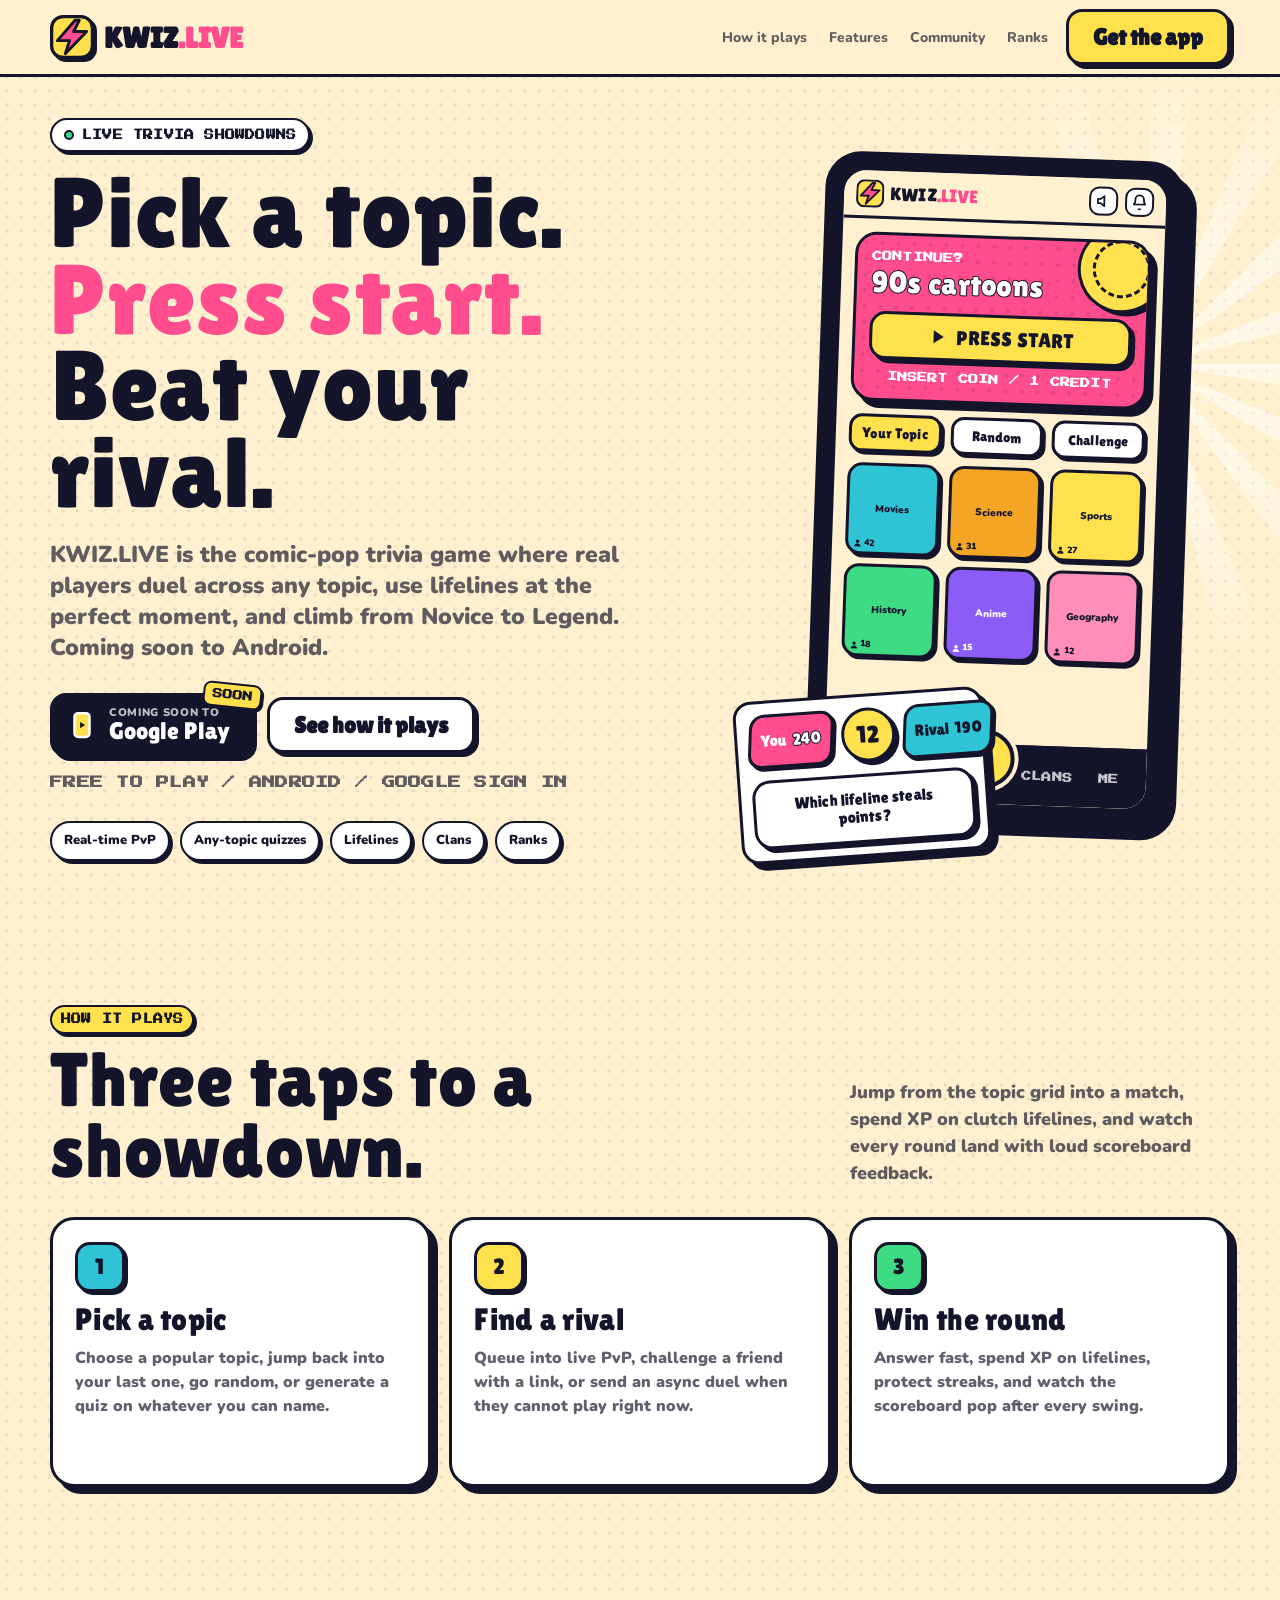
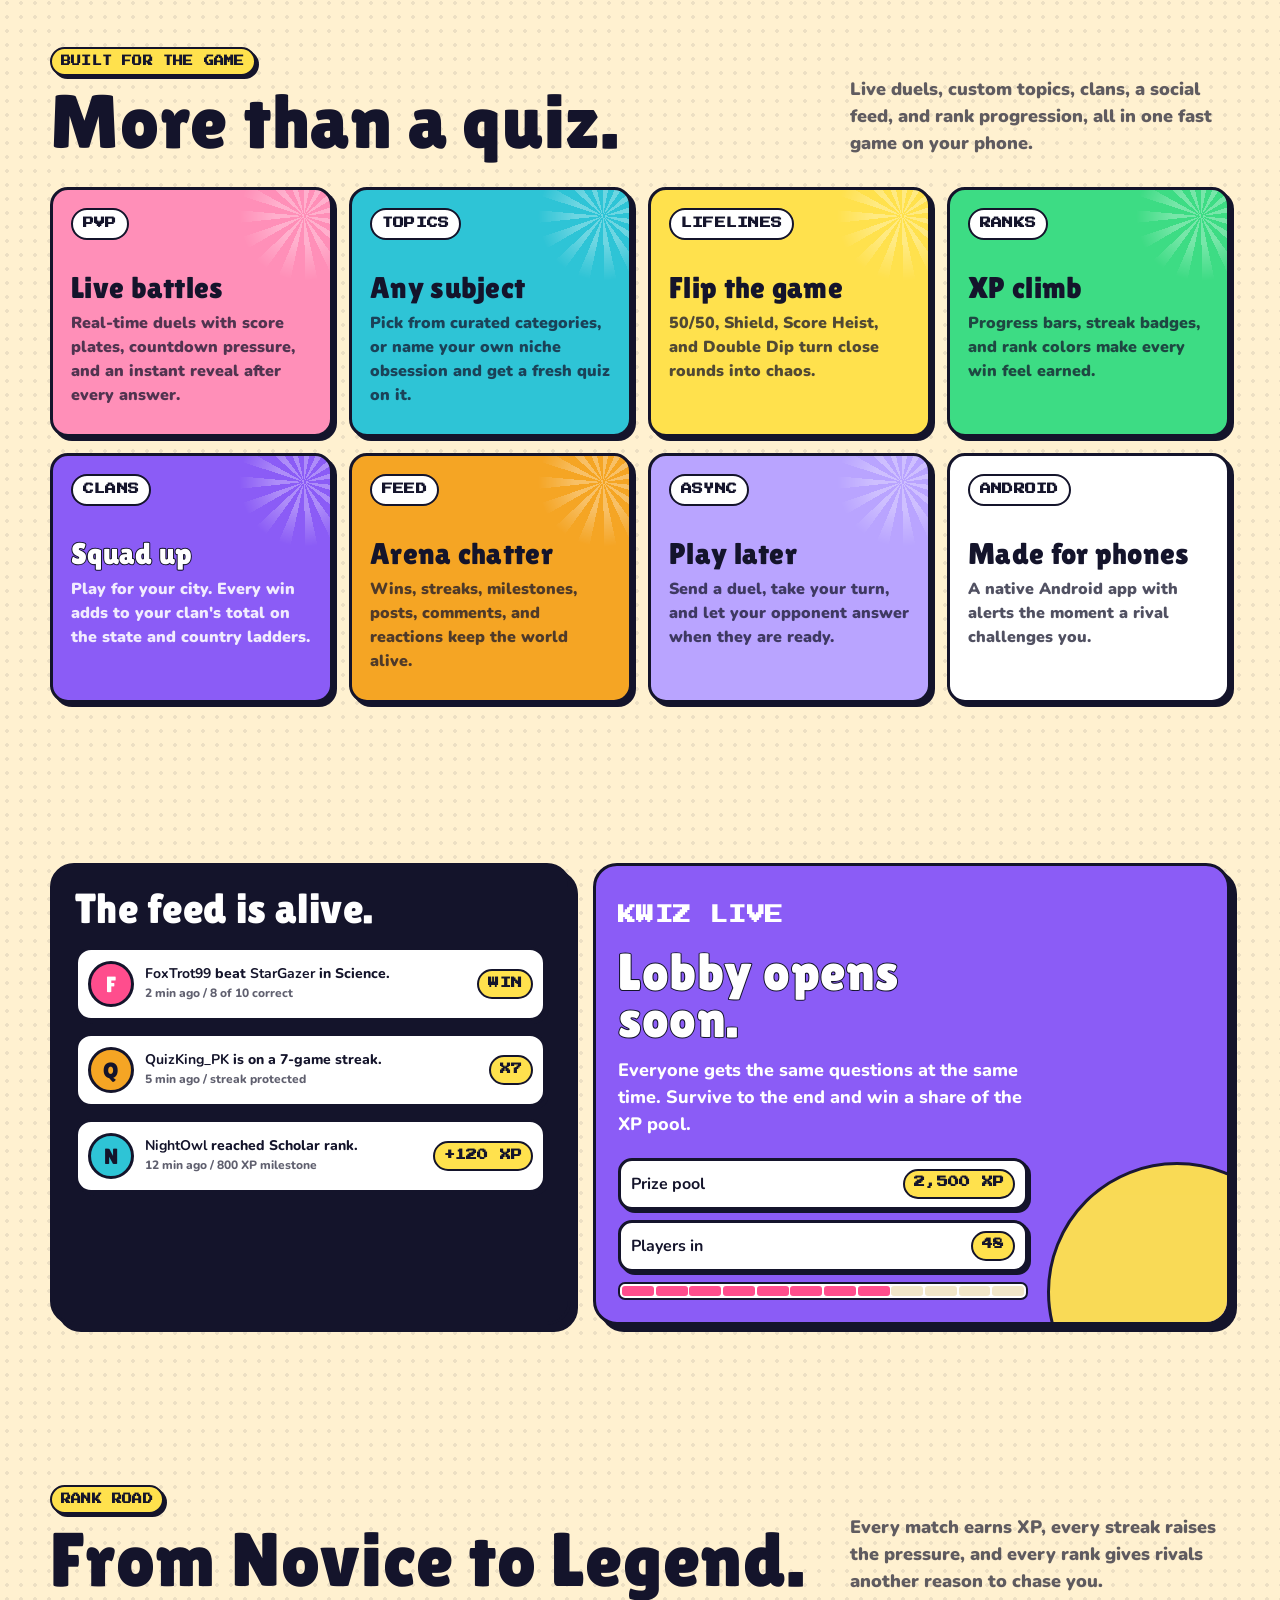
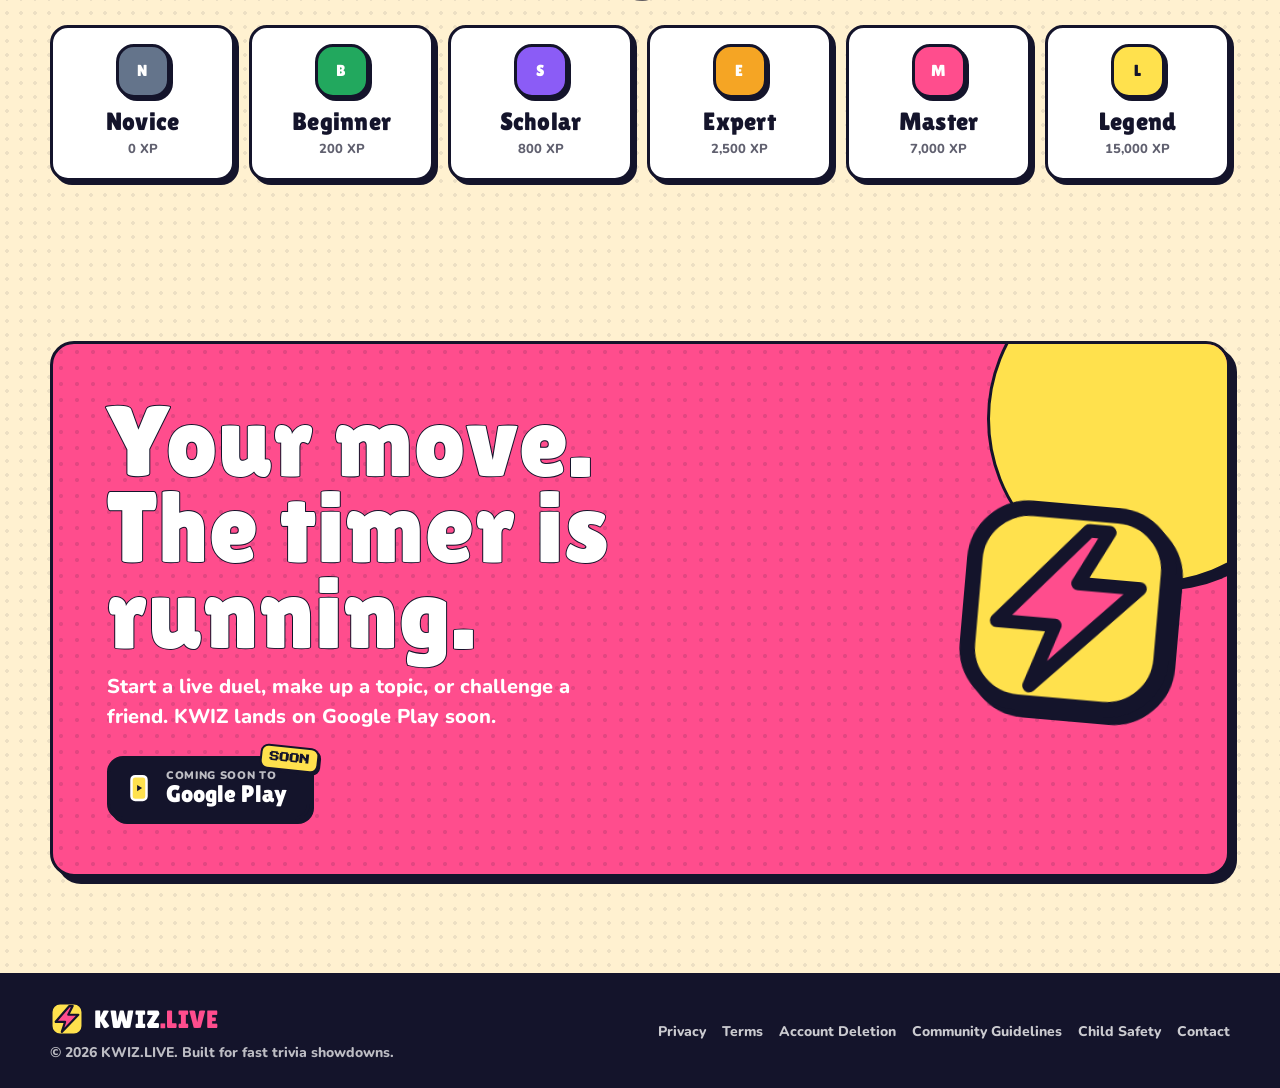
==== index.html @ e812b1a7 "Ready the Showdown site for deploy: logo, Android-only copy, nginx hardening - kwiz-logo.svg is the " ====
<!DOCTYPE html>
<html lang="en">
<head>
  <meta charset="UTF-8">
  <meta name="viewport" content="width=device-width, initial-scale=1.0">
  <title>KWIZ.LIVE - Multiplayer Trivia Showdowns</title>
  <meta name="description" content="KWIZ.LIVE is a fast multiplayer trivia game for Android: live duels, quizzes on any topic you name, lifelines, ranks, clans, and a social feed.">
  <meta name="theme-color" content="#FFF1D0">
  <meta property="og:site_name" content="KWIZ.LIVE">
  <meta property="og:title" content="KWIZ.LIVE - Multiplayer Trivia Showdowns">
  <meta property="og:description" content="Pick a topic, press start, and battle real rivals in comic-pop trivia showdowns. Coming soon to Google Play.">
  <meta property="og:image" content="https://kwiz.live/og-image.png">
  <meta property="og:image:width" content="1200">
  <meta property="og:image:height" content="630">
  <meta property="og:image:alt" content="KWIZ.LIVE logo: a pink lightning bolt on a yellow tile, with the line Pick a topic. Press start. Beat your rival.">
  <meta property="og:url" content="https://kwiz.live/">
  <meta property="og:type" content="website">
  <meta name="twitter:card" content="summary_large_image">
  <meta name="twitter:title" content="KWIZ.LIVE - Multiplayer Trivia Showdowns">
  <meta name="twitter:description" content="Pick a topic, press start, and battle real rivals in comic-pop trivia showdowns. Coming soon to Google Play.">
  <meta name="twitter:image" content="https://kwiz.live/og-image.png">
  <link rel="canonical" href="https://kwiz.live/">
  <link rel="icon" href="/kwiz-logo.svg" type="image/svg+xml">
  <link rel="icon" href="/favicon.png" type="image/png" sizes="192x192">
  <link rel="apple-touch-icon" href="/apple-touch-icon.png">
  <link rel="preconnect" href="https://fonts.googleapis.com">
  <link rel="preconnect" href="https://fonts.gstatic.com" crossorigin>
  <link href="https://fonts.googleapis.com/css2?family=Lilita+One&family=Nunito:wght@400;700;800;900&family=Press+Start+2P&display=swap" rel="stylesheet">
  <script>document.documentElement.classList.add('js');</script>
  <script type="application/ld+json">
  {
    "@context": "https://schema.org",
    "@type": "MobileApplication",
    "name": "KWIZ.LIVE",
    "url": "https://kwiz.live/",
    "image": "https://kwiz.live/og-image.png",
    "applicationCategory": "GameApplication",
    "genre": "Trivia",
    "operatingSystem": "Android",
    "description": "A fast multiplayer trivia game: live duels, quizzes on any topic you name, lifelines, ranks, clans, and a social feed.",
    "offers": { "@type": "Offer", "price": "0", "priceCurrency": "USD" }
  }
  </script>

  <style>
    *, *::before, *::after { box-sizing: border-box; }
    * { margin: 0; }

    :root {
      --ink: #14142B;
      --cream: #FFF1D0;
      --cream-2: #FFF8E8;
      --pink: #FF4D8D;
      --pink-soft: #FF8FB8;
      --teal: #2EC4D6;
      --yellow: #FFE14D;
      --green: #3DDC84;
      --green-dark: #22A85E;
      --red: #E8453C;
      --purple: #8B5CF6;
      --orange: #F5A524;
      --blue: #3D7BF5;
      --muted: rgba(20, 20, 43, 0.68);
      --shadow-sm: 3px 3px 0 var(--ink);
      --shadow: 4px 4px 0 var(--ink);
      --shadow-lg: 7px 7px 0 var(--ink);
      --max: 1180px;
    }

    html { scroll-behavior: smooth; }

    body {
      min-height: 100vh;
      overflow-x: hidden;
      background-color: var(--cream);
      background-image: radial-gradient(rgba(20, 20, 43, 0.08) 1.6px, transparent 1.8px);
      background-size: 14px 14px;
      color: var(--ink);
      font-family: "Nunito", system-ui, sans-serif;
      font-weight: 800;
      line-height: 1.5;
      -webkit-font-smoothing: antialiased;
      text-rendering: optimizeLegibility;
    }

    img, svg { display: block; max-width: 100%; }
    a { color: inherit; text-decoration: none; }
    button, input { font: inherit; }

    .display {
      font-family: "Lilita One", "Nunito", sans-serif;
      font-weight: 400;
      letter-spacing: 0.01em;
    }

    .pixel {
      font-family: "Press Start 2P", "Lilita One", monospace;
      font-size: 10px;
      line-height: 1.5;
      text-transform: uppercase;
      letter-spacing: 0.02em;
    }

    .stroke {
      color: #fff;
      -webkit-text-stroke: 2px var(--ink);
      paint-order: stroke fill;
    }

    .field {
      background-color: var(--field, var(--cream));
      background-image: radial-gradient(rgba(20, 20, 43, var(--dot-alpha, 0.08)) 1.6px, transparent 1.8px);
      background-size: 14px 14px;
    }

    .bold-field {
      --dot-alpha: 0.12;
      background-image: radial-gradient(rgba(20, 20, 43, var(--dot-alpha)) 2px, transparent 2.2px);
      background-size: 16px 16px;
    }

    .sticker {
      border: 3px solid var(--ink);
      border-radius: 18px;
      box-shadow: var(--shadow);
      background: #fff;
    }

    .sticker-lg {
      border: 3px solid var(--ink);
      border-radius: 24px;
      box-shadow: var(--shadow-lg);
      background: #fff;
    }

    .press {
      transition: translate 80ms ease-out, box-shadow 80ms ease-out, transform 180ms ease;
    }

    .press:hover { transform: translateY(-2px); }
    .press:active { translate: 2px 2px; box-shadow: 1px 1px 0 var(--ink); }

    .btn {
      min-height: 56px;
      display: inline-flex;
      align-items: center;
      justify-content: center;
      gap: 10px;
      padding: 0 24px;
      border: 3px solid var(--ink);
      border-radius: 16px;
      box-shadow: var(--shadow);
      background: var(--yellow);
      color: var(--ink);
      font-family: "Lilita One", "Nunito", sans-serif;
      font-size: 23px;
      line-height: 1;
      white-space: nowrap;
    }

    .btn.secondary { background: #fff; }
    .btn.pink { background: var(--pink); color: #fff; }

    /* Store badge. Until the Play listing is live it's a plain sticker, not a link.
       At launch: make it an <a href> to the Play listing and drop the "soon" tag. */
    .store-cta {
      min-height: 64px;
      display: inline-flex;
      align-items: center;
      gap: 12px;
      padding: 8px 20px 8px 14px;
      border: 3px solid var(--ink);
      border-radius: 16px;
      box-shadow: var(--shadow);
      background: var(--ink);
      color: #fff;
      position: relative;
      white-space: nowrap;
    }
    .store-cta svg { flex: 0 0 auto; }
    .store-cta small {
      display: block;
      font-size: 11px;
      font-weight: 900;
      letter-spacing: 0.06em;
      text-transform: uppercase;
      color: rgba(255, 255, 255, 0.72);
      line-height: 1.1;
    }
    .store-cta strong {
      display: block;
      font-family: "Lilita One", "Nunito", sans-serif;
      font-weight: 400;
      font-size: 24px;
      line-height: 1;
    }
    .store-cta .soon {
      position: absolute;
      top: -13px;
      right: -12px;
      padding: 3px 7px;
      border: 2px solid var(--ink);
      border-radius: 8px;
      background: var(--yellow);
      color: var(--ink);
      box-shadow: 2px 2px 0 var(--ink);
      transform: rotate(6deg);
    }

    @keyframes bob { 0%, 100% { translate: 0 0; } 50% { translate: 0 -6px; } }
    @keyframes breathe { 0%, 100% { scale: 1; } 50% { scale: 1.035; } }
    @keyframes wiggle { 0%, 80%, 100% { rotate: 0deg; } 84% { rotate: -7deg; } 88% { rotate: 7deg; } 92% { rotate: -4deg; } 96% { rotate: 3deg; } }
    @keyframes spin { to { rotate: 360deg; } }
    @keyframes blink { 0%, 60% { opacity: 1; } 61%, 100% { opacity: 0.28; } }
    @keyframes cellOn { from { opacity: 0; scale: 0.4; } to { opacity: 1; scale: 1; } }
    .bob { animation: bob 3s ease-in-out infinite; }
    .breathe { animation: breathe 1.4s ease-in-out infinite; }
    .wiggle { animation: wiggle 3s infinite; }
    .spin { animation: spin 34s linear infinite; }
    .blink { animation: blink 1.1s steps(1) infinite; }

    /* Hidden until scrolled into view, only when JS runs (the html.js class is set in <head>) */
    .js .reveal {
      opacity: 0;
      transform: translateY(24px);
      transition: opacity 0.55s ease, transform 0.55s ease;
    }
    .js .reveal.in-view {
      opacity: 1;
      transform: translateY(0);
    }

    .nav {
      position: fixed;
      inset: 0 0 auto;
      z-index: 50;
      border-bottom: 3px solid var(--ink);
      background: rgba(255, 241, 208, 0.92);
      backdrop-filter: blur(12px);
      -webkit-backdrop-filter: blur(12px);
      transition: box-shadow 180ms ease;
    }
    .nav.scrolled { box-shadow: 0 5px 0 rgba(20, 20, 43, 0.12); }

    .nav-inner {
      width: min(var(--max), calc(100% - 32px));
      height: 74px;
      margin: 0 auto;
      display: flex;
      align-items: center;
      gap: 18px;
    }

    .brand {
      display: inline-flex;
      align-items: center;
      gap: 10px;
      margin-right: auto;
      min-width: 0;
    }

    /* The kwiz-logo.svg tile, inlined */
    .brand-mark {
      width: 44px;
      height: 44px;
      flex: 0 0 auto;
      filter: drop-shadow(3px 3px 0 var(--ink));
    }

    .brand-word {
      font-family: "Lilita One", "Nunito", sans-serif;
      font-size: 29px;
      line-height: 1;
      white-space: nowrap;
    }

    .brand-word span { color: var(--pink); }
    .nav-links { display: flex; align-items: center; gap: 22px; color: var(--muted); font-size: 14px; }
    .nav-links a:hover { color: var(--ink); }

    .hero {
      padding: 118px 0 64px;
      display: flex;
      align-items: center;
      position: relative;
      overflow: hidden;
    }

    .hero::before {
      content: "";
      position: absolute;
      width: min(620px, 80vw);
      aspect-ratio: 1;
      right: -180px;
      top: 54px;
      border-radius: 999px;
      background: repeating-conic-gradient(from 0deg, rgba(255, 255, 255, 0.58) 0deg 9deg, transparent 9deg 22.5deg);
      -webkit-mask-image: radial-gradient(circle, #000 28%, transparent 70%);
      mask-image: radial-gradient(circle, #000 28%, transparent 70%);
      opacity: 0.8;
      animation: spin 52s linear infinite;
      pointer-events: none;
    }

    .hero-inner {
      width: min(var(--max), calc(100% - 32px));
      margin: 0 auto;
      display: grid;
      grid-template-columns: minmax(0, 1fr) minmax(360px, 470px);
      gap: clamp(28px, 5vw, 70px);
      align-items: center;
      position: relative;
      z-index: 1;
    }

    .eyebrow {
      display: inline-flex;
      align-items: center;
      gap: 8px;
      min-height: 34px;
      padding: 0 12px;
      border: 2px solid var(--ink);
      border-radius: 999px;
      box-shadow: var(--shadow-sm);
      background: #fff;
      color: var(--ink);
      margin-bottom: 18px;
    }

    .eyebrow-dot {
      width: 10px;
      height: 10px;
      border: 2px solid var(--ink);
      border-radius: 999px;
      background: var(--green);
    }

    h1 {
      max-width: 780px;
      font-size: clamp(58px, 7.7vw, 112px);
      line-height: 0.88;
      color: var(--ink);
    }

    .hero .pink-word { color: var(--pink); }
    .hero-copy {
      max-width: 600px;
      margin: 22px 0 0;
      color: var(--muted);
      font-size: clamp(18px, 2vw, 23px);
      font-weight: 900;
      line-height: 1.35;
    }

    .hero-actions {
      display: flex;
      align-items: center;
      flex-wrap: wrap;
      gap: 14px;
      margin-top: 30px;
    }

    .hero-note {
      margin-top: 16px;
      color: var(--muted);
      font-size: 13px;
      font-weight: 900;
    }

    .stat-row {
      display: flex;
      flex-wrap: wrap;
      gap: 10px;
      margin-top: 28px;
      max-width: 680px;
    }

    .stat-pill {
      min-height: 40px;
      display: inline-flex;
      align-items: center;
      gap: 8px;
      padding: 0 12px;
      border: 2px solid var(--ink);
      border-radius: 999px;
      background: #fff;
      box-shadow: var(--shadow-sm);
      color: var(--ink);
      font-size: 13px;
      font-weight: 900;
    }

    .phone-wrap {
      position: relative;
      justify-self: center;
      width: min(100%, 360px);
      aspect-ratio: 0.54;
    }

    .phone-rays {
      position: absolute;
      inset: 9% -14% auto auto;
      width: 340px;
      aspect-ratio: 1;
      border-radius: 50%;
      background: repeating-conic-gradient(from 0deg, rgba(255,255,255,0.42) 0deg 9deg, transparent 9deg 22deg);
      -webkit-mask-image: radial-gradient(circle, #000 30%, transparent 70%);
      mask-image: radial-gradient(circle, #000 30%, transparent 70%);
      z-index: 0;
    }

    .phone {
      position: absolute;
      inset: 0;
      z-index: 1;
      border: 4px solid var(--ink);
      border-radius: 36px;
      background: var(--ink);
      padding: 12px;
      transform: rotate(2deg);
    }

    .phone::before {
      content: "";
      position: absolute;
      inset: -4px;
      z-index: -1;
      border-radius: inherit;
      background: var(--ink);
      transform: translate(12px, 12px);
    }

    .screen {
      height: 100%;
      overflow: hidden;
      border: 3px solid var(--ink);
      border-radius: 25px;
      background: var(--cream);
      position: relative;
      isolation: isolate;
    }

    .app-top {
      height: 48px;
      display: flex;
      align-items: center;
      gap: 7px;
      padding: 0 12px;
      border-bottom: 3px solid var(--ink);
      background: var(--cream);
    }

    .app-logo {
      display: flex;
      align-items: center;
      gap: 6px;
      margin-right: auto;
      font-size: 18px;
    }

    .tiny-icon {
      width: 29px;
      height: 29px;
      border: 2px solid var(--ink);
      border-radius: 10px;
      background: #fff;
      display: grid;
      place-items: center;
    }

    .play-card {
      margin: 13px;
      padding: 14px;
      border: 3px solid var(--ink);
      border-radius: 22px;
      box-shadow: var(--shadow-lg);
      background-color: var(--pink);
      background-image: radial-gradient(rgba(20,20,43,0.12) 2px, transparent 2.2px);
      background-size: 16px 16px;
      color: #fff;
      overflow: hidden;
      position: relative;
    }

    .coin {
      position: absolute;
      right: -18px;
      top: -18px;
      width: 88px;
      height: 88px;
      border: 3px solid var(--ink);
      border-radius: 999px;
      background: var(--yellow);
      box-shadow: var(--shadow);
      transform: rotate(-13deg);
      display: grid;
      place-items: center;
    }

    .coin::before {
      content: "";
      width: 58px;
      height: 58px;
      border: 3px dashed var(--ink);
      border-radius: 999px;
    }

    .play-card h2 {
      width: 76%;
      font-size: 30px;
      line-height: 0.95;
      margin: 4px 0 14px;
    }

    .press-start {
      height: 48px;
      border: 3px solid var(--ink);
      border-radius: 16px;
      box-shadow: var(--shadow);
      background: var(--yellow);
      color: var(--ink);
      display: flex;
      align-items: center;
      justify-content: center;
      gap: 8px;
      font-size: 20px;
    }

    .topic-grid {
      display: grid;
      grid-template-columns: repeat(3, 1fr);
      gap: 9px;
      padding: 0 13px;
    }

    .topic-tile {
      position: relative;
      aspect-ratio: 1;
      border: 3px solid var(--ink);
      border-radius: 15px;
      box-shadow: var(--shadow-sm);
      display: flex;
      align-items: center;
      justify-content: center;
      text-align: center;
      padding: 6px;
      font-size: 10px;
      font-weight: 900;
      line-height: 1.05;
    }

    .topic-tile:nth-child(1) { background: var(--teal); }
    .topic-tile:nth-child(2) { background: var(--orange); }
    .topic-tile:nth-child(3) { background: var(--yellow); }
    .topic-tile:nth-child(4) { background: var(--green); }
    .topic-tile:nth-child(5) { background: var(--purple); color: #fff; }
    .topic-tile:nth-child(6) { background: var(--pink-soft); }

    .quick-row {
      display: grid;
      grid-template-columns: repeat(3, 1fr);
      gap: 9px;
      padding: 0 13px 11px;
    }

    .quick {
      height: 38px;
      border: 3px solid var(--ink);
      border-radius: 13px;
      box-shadow: var(--shadow-sm);
      background: #fff;
      display: grid;
      place-items: center;
      font-size: 14px;
      line-height: 1;
    }
    .quick:first-child { background: var(--yellow); }

    .tile-count {
      position: absolute;
      left: 5px;
      bottom: 4px;
      display: inline-flex;
      align-items: center;
      gap: 2px;
      font-size: 9px;
    }

    .float-match {
      position: absolute;
      z-index: 2;
      left: -78px;
      bottom: -34px;
      width: 250px;
      padding: 11px;
      border: 3px solid var(--ink);
      border-radius: 18px;
      box-shadow: var(--shadow-lg);
      background: #fff;
      transform: rotate(-4deg);
    }

    .score-row {
      display: grid;
      grid-template-columns: 1fr 54px 1fr;
      gap: 8px;
      align-items: center;
      margin-bottom: 12px;
    }

    .score-plate {
      height: 54px;
      border: 3px solid var(--ink);
      border-radius: 14px;
      box-shadow: var(--shadow-sm);
      color: #fff;
      display: flex;
      align-items: center;
      justify-content: space-between;
      gap: 6px;
      padding: 0 9px;
      transform: skewX(-6deg);
    }
    .score-plate span { transform: skewX(6deg); }
    .score-plate.you { background: var(--pink); }
    .score-plate.rival { background: var(--teal); color: var(--ink); }

    .timer {
      width: 54px;
      height: 54px;
      border: 3px solid var(--ink);
      border-radius: 999px;
      box-shadow: var(--shadow);
      background: var(--yellow);
      display: grid;
      place-items: center;
      font-size: 24px;
    }

    .question {
      border: 3px solid var(--ink);
      border-radius: 18px;
      box-shadow: var(--shadow);
      background: #fff;
      padding: 13px;
      text-align: center;
      font-size: 16px;
      line-height: 1.15;
    }

    .answers {
      display: grid;
      gap: 9px;
    }

    .answer {
      min-height: 44px;
      border: 3px solid var(--ink);
      border-radius: 14px;
      box-shadow: var(--shadow-sm);
      background: #fff;
      display: flex;
      align-items: center;
      gap: 9px;
      padding: 6px 9px;
      font-size: 12px;
    }

    .answer-key {
      width: 30px;
      height: 30px;
      border: 3px solid var(--ink);
      border-radius: 9px;
      display: grid;
      place-items: center;
      color: #fff;
      background: var(--pink);
      flex: 0 0 auto;
    }
    .answer:nth-child(2) .answer-key { background: var(--teal); color: var(--ink); }
    .answer:nth-child(3) .answer-key { background: var(--purple); }

    .dock {
      position: absolute;
      left: 0;
      right: 0;
      bottom: 0;
      height: 60px;
      border-top: 3px solid var(--ink);
      background: var(--ink);
      display: grid;
      grid-template-columns: repeat(5, 1fr);
      align-items: center;
      padding: 0 7px;
      color: rgba(255,255,255,0.76);
      font-size: 10px;
      text-align: center;
    }

    .dock-play {
      width: 58px;
      height: 58px;
      margin: -32px auto 0;
      border: 4px solid var(--ink);
      border-radius: 999px;
      background: var(--yellow);
      color: var(--ink);
      display: grid;
      place-items: center;
      box-shadow: 0 0 0 4px var(--cream);
    }

    section {
      position: relative;
      padding: 80px 0;
    }

    .section-inner {
      width: min(var(--max), calc(100% - 32px));
      margin: 0 auto;
    }

    .section-head {
      display: grid;
      grid-template-columns: minmax(0, 1fr) minmax(220px, 380px);
      gap: 24px;
      align-items: end;
      margin-bottom: 30px;
    }

    .section-kicker {
      display: inline-flex;
      width: fit-content;
      margin-bottom: 10px;
      padding: 5px 9px;
      border: 2px solid var(--ink);
      border-radius: 999px;
      background: var(--yellow);
      box-shadow: var(--shadow-sm);
    }

    .section-title {
      font-size: clamp(38px, 6vw, 76px);
      line-height: 0.94;
    }

    .section-copy {
      color: var(--muted);
      font-size: 18px;
      font-weight: 900;
    }

    .steps {
      display: grid;
      grid-template-columns: repeat(3, 1fr);
      gap: 18px;
    }

    .step {
      min-height: 270px;
      padding: 22px;
      display: flex;
      flex-direction: column;
      gap: 12px;
    }

    .step-number {
      width: 50px;
      height: 50px;
      border: 3px solid var(--ink);
      border-radius: 15px;
      box-shadow: var(--shadow-sm);
      display: grid;
      place-items: center;
      background: var(--tile);
      color: var(--ink);
      font-size: 22px;
    }

    .step h3 {
      font-size: 31px;
      line-height: 0.98;
    }

    .step p { color: var(--muted); font-weight: 900; }

    .features {
      display: grid;
      grid-template-columns: repeat(4, 1fr);
      gap: 16px;
    }

    .feature {
      min-height: 250px;
      padding: 18px;
      overflow: hidden;
      position: relative;
      background: var(--tile);
    }

    .feature::after {
      content: "";
      position: absolute;
      right: -40px;
      top: -40px;
      width: 132px;
      height: 132px;
      border-radius: 50%;
      background: repeating-conic-gradient(from 0deg, rgba(255,255,255,0.42) 0deg 11deg, transparent 11deg 24deg);
      -webkit-mask-image: radial-gradient(circle, #000 30%, transparent 70%);
      mask-image: radial-gradient(circle, #000 30%, transparent 70%);
      opacity: 0.72;
    }

    .feature-chip {
      width: fit-content;
      min-height: 32px;
      display: inline-flex;
      align-items: center;
      padding: 0 10px;
      border: 2px solid var(--ink);
      border-radius: 999px;
      background: #fff;
      color: var(--ink);
      font-size: 11px;
      position: relative;
      z-index: 1;
    }

    .feature h3 {
      margin: 34px 0 9px;
      font-size: 30px;
      line-height: 0.95;
      position: relative;
      z-index: 1;
    }

    .feature p {
      color: rgba(20,20,43,0.74);
      font-weight: 900;
      position: relative;
      z-index: 1;
    }

    .playground {
      display: grid;
      grid-template-columns: minmax(0, 0.9fr) minmax(340px, 1.1fr);
      gap: 22px;
      align-items: stretch;
    }

    .feed {
      padding: 22px;
      background: var(--ink);
      color: #fff;
      overflow: hidden;
    }

    .feed h3 {
      font-size: 42px;
      line-height: 0.98;
      margin-bottom: 18px;
    }

    .feed-list {
      display: grid;
      gap: 12px;
    }

    .feed-item {
      display: grid;
      grid-template-columns: 46px 1fr auto;
      gap: 11px;
      align-items: center;
      min-height: 74px;
      padding: 10px;
      border: 3px solid var(--ink);
      border-radius: 16px;
      background: #fff;
      color: var(--ink);
      box-shadow: var(--shadow-sm);
    }

    .avatar {
      width: 46px;
      height: 46px;
      border: 3px solid var(--ink);
      border-radius: 999px;
      display: grid;
      place-items: center;
      background: var(--pink);
      color: #fff;
      font-size: 22px;
    }

    .feed-text { font-size: 14px; line-height: 1.15; }
    .feed-meta { color: var(--muted); font-size: 12px; margin-top: 2px; }

    .badge {
      min-height: 30px;
      padding: 0 9px;
      border: 2px solid var(--ink);
      border-radius: 999px;
      display: inline-flex;
      align-items: center;
      background: var(--yellow);
      font-size: 11px;
      white-space: nowrap;
    }

    .live-panel {
      padding: 22px;
      background: var(--purple);
      color: #fff;
      overflow: hidden;
      position: relative;
    }

    .live-panel::before {
      content: "";
      position: absolute;
      inset: auto -80px -100px auto;
      width: 260px;
      height: 260px;
      border-radius: 999px;
      background: var(--yellow);
      border: 3px solid var(--ink);
      opacity: 0.95;
    }

    .live-panel > * { position: relative; z-index: 1; }
    .live-panel h3 { font-size: 52px; line-height: 0.9; max-width: 360px; }
    .live-panel p { margin: 14px 0 20px; max-width: 420px; font-size: 18px; }

    .lobby {
      display: grid;
      gap: 10px;
      max-width: 410px;
    }

    .lobby-row {
      display: grid;
      grid-template-columns: 1fr auto;
      align-items: center;
      gap: 12px;
      min-height: 52px;
      padding: 8px 10px;
      border: 3px solid var(--ink);
      border-radius: 14px;
      box-shadow: var(--shadow-sm);
      background: #fff;
      color: var(--ink);
    }

    .meter {
      height: 18px;
      display: grid;
      grid-template-columns: repeat(12, 1fr);
      gap: 2px;
      padding: 2px;
      border: 2px solid var(--ink);
      border-radius: 7px;
      background: #fff;
    }

    .meter span {
      border-radius: 3px;
      background: #F1E6C8;
    }

    .meter span.on {
      background: var(--pink);
      animation: cellOn 0.18s both;
    }

    .rank-strip {
      display: grid;
      grid-template-columns: repeat(6, minmax(140px, 1fr));
      gap: 14px;
    }

    .rank {
      min-height: 156px;
      padding: 16px;
      text-align: center;
      background: #fff;
    }

    .rank-icon {
      width: 54px;
      height: 54px;
      margin: 0 auto 12px;
      border: 3px solid var(--ink);
      border-radius: 18px;
      box-shadow: var(--shadow-sm);
      background: var(--rank);
      display: grid;
      place-items: center;
      color: #fff;
    }

    .rank h3 {
      font-size: 25px;
      line-height: 0.95;
    }

    .rank p {
      color: var(--muted);
      font-size: 13px;
      margin-top: 6px;
    }

    .cta {
      padding-bottom: 96px;
    }

    .cta-card {
      min-height: 360px;
      display: grid;
      grid-template-columns: minmax(0, 1fr) auto;
      align-items: center;
      gap: 28px;
      padding: clamp(24px, 5vw, 54px);
      background-color: var(--pink);
      background-image: radial-gradient(rgba(20, 20, 43, 0.12) 2px, transparent 2.2px);
      background-size: 16px 16px;
      color: #fff;
      overflow: hidden;
      position: relative;
    }

    .cta-card::after {
      content: "";
      position: absolute;
      right: -90px;
      top: -90px;
      width: 330px;
      height: 330px;
      border-radius: 999px;
      background: var(--yellow);
      border: 3px solid var(--ink);
      box-shadow: var(--shadow-lg);
    }

    .cta-card h2 {
      max-width: 650px;
      font-size: clamp(50px, 8vw, 100px);
      line-height: 0.86;
      position: relative;
      z-index: 1;
    }

    .cta-card p {
      max-width: 520px;
      margin: 16px 0 24px;
      font-size: 20px;
      position: relative;
      z-index: 1;
    }

    .cta-card .btn { position: relative; z-index: 1; }

    .mascot {
      width: 210px;
      height: 210px;
      filter: drop-shadow(7px 7px 0 var(--ink));
      transform: rotate(5deg);
      position: relative;
      z-index: 1;
    }

    footer {
      border-top: 3px solid var(--ink);
      background: var(--ink);
      color: #fff;
    }

    .footer-inner {
      width: min(var(--max), calc(100% - 32px));
      min-height: 112px;
      margin: 0 auto;
      padding: 24px 0;
      display: flex;
      align-items: center;
      gap: 18px;
      justify-content: space-between;
      font-size: 14px;
      color: rgba(255,255,255,0.72);
    }

    .footer-brand {
      display: flex;
      align-items: center;
      gap: 10px;
      color: #fff;
      font-size: 25px;
    }
    .footer-brand svg { width: 34px; height: 34px; }

    .footer-meta {
      display: grid;
      gap: 4px;
    }

    .footer-links {
      display: flex;
      flex-wrap: wrap;
      justify-content: flex-end;
      gap: 10px 16px;
      max-width: 680px;
    }

    .footer-links a {
      color: rgba(255,255,255,0.78);
      text-decoration: none;
      white-space: nowrap;
    }

    .footer-links a:hover { color: #fff; }

    @media (prefers-reduced-motion: reduce) {
      *, *::before, *::after {
        animation-duration: 0.01ms !important;
        animation-iteration-count: 1 !important;
        scroll-behavior: auto !important;
        transition-duration: 0.01ms !important;
      }
    }

    @media (max-width: 980px) {
      .nav-links { display: none; }
      .hero { padding-top: 104px; }
      .hero-inner {
        grid-template-columns: 1fr;
      }
      .phone-wrap {
        width: min(430px, 92vw);
      }
      .section-head,
      .playground,
      .cta-card {
        grid-template-columns: 1fr;
      }
      .steps { grid-template-columns: 1fr; }
      .features { grid-template-columns: repeat(2, 1fr); }
      .rank-strip {
        overflow-x: auto;
        grid-template-columns: repeat(6, 160px);
        padding-bottom: 10px;
      }
      .mascot { display: none; }
    }

    @media (max-width: 640px) {
      .nav-inner { width: min(100% - 22px, var(--max)); height: 68px; }
      .brand-word { font-size: 24px; }
      .brand-mark { width: 38px; height: 38px; }
      .nav .btn { min-height: 46px; padding: 0 14px; font-size: 18px; }
      .nav .btn .wide { display: none; }
      .hero { padding: 92px 0 30px; }
      h1 { font-size: clamp(48px, 16vw, 70px); }
      .hero-copy { font-size: 17px; }
      .hero-actions .btn,
      .hero-actions .store-cta { width: 100%; justify-content: center; }
      .stat-row { display: none; }
      .phone-wrap { width: min(300px, 78vw); margin-top: 18px; }
      .float-match { left: -10px; bottom: -40px; transform: rotate(-4deg) scale(0.8); transform-origin: bottom left; }
      .phone-wrap { margin-bottom: 40px; }
      .cta-card::after { width: 150px; height: 150px; right: -60px; top: -60px; }
      .section-inner { width: min(100% - 22px, var(--max)); }
      section { padding: 56px 0; }
      .features { grid-template-columns: 1fr; }
      .feature { min-height: 210px; }
      .feed-item {
        grid-template-columns: 42px 1fr;
      }
      .feed-item .badge { grid-column: 2; width: fit-content; }
      .footer-inner {
        min-height: 116px;
        align-items: flex-start;
        justify-content: center;
        flex-direction: column;
      }
      .footer-links { justify-content: flex-start; }
    }
  </style>
</head>

<body>
  <nav class="nav" id="nav" aria-label="Main navigation">
    <div class="nav-inner">
      <a class="brand" href="#top" aria-label="KWIZ.LIVE home">
        <svg class="brand-mark" viewBox="40 40 432 432" aria-hidden="true"><rect x="56" y="56" width="400" height="400" rx="112" fill="#FFE14D" stroke="#14142B" stroke-width="32"/><path d="M286 92 L112 292 H232 L190 420 L400 202 H272 L328 92 Z" fill="#FF4D8D" stroke="#14142B" stroke-width="28" stroke-linejoin="round"/></svg>
        <span class="brand-word">KWIZ<span>.LIVE</span></span>
      </a>
      <div class="nav-links" aria-label="Page sections">
        <a href="#how">How it plays</a>
        <a href="#features">Features</a>
        <a href="#community">Community</a>
        <a href="#ranks">Ranks</a>
      </div>
      <a class="btn press" href="#get"><span>Get <span class="wide">the </span>app</span></a>
    </div>
  </nav>

  <main id="top">
    <section class="hero" aria-labelledby="hero-title">
      <div class="hero-inner">
        <div>
          <p class="eyebrow pixel reveal"><span class="eyebrow-dot blink" aria-hidden="true"></span> Live trivia showdowns</p>
          <h1 class="display reveal" id="hero-title">Pick a topic. <span class="pink-word">Press start.</span> Beat your rival.</h1>
          <p class="hero-copy reveal">KWIZ.LIVE is the comic-pop trivia game where real players duel across any topic, use lifelines at the perfect moment, and climb from Novice to Legend. Coming soon to Android.</p>
          <div class="hero-actions reveal">
            <div class="store-cta" role="img" aria-label="Coming soon to Google Play"><svg width="30" height="30" viewBox="0 0 24 24" aria-hidden="true"><rect x="6" y="2.5" width="12" height="19" rx="3" fill="#FFE14D" stroke="#fff" stroke-width="2"/><path d="M10.5 9.5v5l4-2.5z" fill="#14142B"/></svg><span><small>Coming soon to</small><strong>Google Play</strong></span><span class="soon pixel" aria-hidden="true">Soon</span></div>
            <a class="btn secondary press" href="#how">See how it plays</a>
          </div>
          <p class="hero-note pixel reveal">Free to play / Android / Google sign in</p>
          <div class="stat-row reveal" aria-label="Game highlights">
            <span class="stat-pill">Real-time PvP</span>
            <span class="stat-pill">Any-topic quizzes</span>
            <span class="stat-pill">Lifelines</span>
            <span class="stat-pill">Clans</span>
            <span class="stat-pill">Ranks</span>
          </div>
        </div>

        <div class="phone-wrap reveal" aria-label="KWIZ game interface preview">
          <div class="phone-rays spin" aria-hidden="true"></div>
        <div class="float-match" aria-hidden="true">
          <div class="score-row">
            <div class="score-plate you display"><span>You</span><span class="stroke">240</span></div>
            <div class="timer display">12</div>
            <div class="score-plate rival display"><span>Rival</span><span>190</span></div>
          </div>
          <div class="question display">Which lifeline steals points?</div>
        </div>
          <div class="phone bob">
            <div class="screen field">
              <div class="app-top">
                <div class="app-logo display">
                  <svg class="" viewBox="40 40 432 432" width="28" height="28" aria-hidden="true"><rect x="56" y="56" width="400" height="400" rx="112" fill="#FFE14D" stroke="#14142B" stroke-width="32"/><path d="M286 92 L112 292 H232 L190 420 L400 202 H272 L328 92 Z" fill="#FF4D8D" stroke="#14142B" stroke-width="28" stroke-linejoin="round"/></svg>
                  <span>KWIZ<span style="color:var(--pink)">.LIVE</span></span>
                </div>
                <span class="tiny-icon" aria-hidden="true"><svg width="17" height="17" viewBox="0 0 24 24"><path d="M4 9v6h4l5 4V5L8 9H4z" fill="none" stroke="#14142B" stroke-width="2.5" stroke-linejoin="round"/></svg></span>
                <span class="tiny-icon" aria-hidden="true"><svg width="17" height="17" viewBox="0 0 24 24"><path d="M18 8a6 6 0 0 0-12 0c0 7-3 7-3 7h18s-3 0-3-7" fill="none" stroke="#14142B" stroke-width="2.5"/><path d="M13.7 21a2 2 0 0 1-3.4 0" fill="none" stroke="#14142B" stroke-width="2.5"/></svg></span>
              </div>

              <div class="play-card bold-field">
                <div class="coin wiggle" aria-hidden="true"></div>
                <p class="pixel">Continue?</p>
                <h2 class="display stroke">90s cartoons</h2>
                <div class="press-start display breathe">
                  <svg width="22" height="22" viewBox="0 0 24 24" aria-hidden="true"><path d="M8 5v14l11-7z" fill="#14142B"/></svg>
                  PRESS START
                </div>
                <p class="pixel blink" style="text-align:center;margin-top:10px">Insert coin / 1 credit</p>
              </div>

              <div class="quick-row display" aria-hidden="true">
                <div class="quick">Your Topic</div>
                <div class="quick">Random</div>
                <div class="quick">Challenge</div>
              </div>

              <div class="topic-grid" aria-hidden="true">
                <div class="topic-tile">Movies<span class="tile-count"><svg width="9" height="9" viewBox="0 0 24 24" aria-hidden="true"><circle cx="12" cy="8" r="4.5" fill="currentColor"/><path d="M3.5 22c0-5 3.8-8 8.5-8s8.5 3 8.5 8z" fill="currentColor"/></svg>42</span></div>
                <div class="topic-tile">Science<span class="tile-count"><svg width="9" height="9" viewBox="0 0 24 24" aria-hidden="true"><circle cx="12" cy="8" r="4.5" fill="currentColor"/><path d="M3.5 22c0-5 3.8-8 8.5-8s8.5 3 8.5 8z" fill="currentColor"/></svg>31</span></div>
                <div class="topic-tile">Sports<span class="tile-count"><svg width="9" height="9" viewBox="0 0 24 24" aria-hidden="true"><circle cx="12" cy="8" r="4.5" fill="currentColor"/><path d="M3.5 22c0-5 3.8-8 8.5-8s8.5 3 8.5 8z" fill="currentColor"/></svg>27</span></div>
                <div class="topic-tile">History<span class="tile-count"><svg width="9" height="9" viewBox="0 0 24 24" aria-hidden="true"><circle cx="12" cy="8" r="4.5" fill="currentColor"/><path d="M3.5 22c0-5 3.8-8 8.5-8s8.5 3 8.5 8z" fill="currentColor"/></svg>18</span></div>
                <div class="topic-tile">Anime<span class="tile-count"><svg width="9" height="9" viewBox="0 0 24 24" aria-hidden="true"><circle cx="12" cy="8" r="4.5" fill="currentColor"/><path d="M3.5 22c0-5 3.8-8 8.5-8s8.5 3 8.5 8z" fill="currentColor"/></svg>15</span></div>
                <div class="topic-tile">Geography<span class="tile-count"><svg width="9" height="9" viewBox="0 0 24 24" aria-hidden="true"><circle cx="12" cy="8" r="4.5" fill="currentColor"/><path d="M3.5 22c0-5 3.8-8 8.5-8s8.5 3 8.5 8z" fill="currentColor"/></svg>12</span></div>
              </div>


              <div class="dock pixel" aria-hidden="true">
                <span>Home</span>
                <span>Feed</span>
                <span class="dock-play"><svg width="28" height="28" viewBox="0 0 24 24"><path d="M8 5v14l11-7z" fill="#14142B"/></svg></span>
                <span>Clans</span>
                <span>Me</span>
              </div>
            </div>
          </div>
        </div>
      </div>
    </section>

    <section id="how" aria-labelledby="how-title">
      <div class="section-inner">
        <div class="section-head">
          <div>
            <p class="section-kicker pixel reveal">How it plays</p>
            <h2 class="section-title display reveal" id="how-title">Three taps to a showdown.</h2>
          </div>
          <p class="section-copy reveal">Jump from the topic grid into a match, spend XP on clutch lifelines, and watch every round land with loud scoreboard feedback.</p>
        </div>

        <div class="steps">
          <article class="step sticker-lg reveal" style="--tile:var(--teal)">
            <div class="step-number display">1</div>
            <h3 class="display">Pick a topic</h3>
            <p>Choose a popular topic, jump back into your last one, go random, or generate a quiz on whatever you can name.</p>
          </article>
          <article class="step sticker-lg reveal" style="--tile:var(--yellow)">
            <div class="step-number display">2</div>
            <h3 class="display">Find a rival</h3>
            <p>Queue into live PvP, challenge a friend with a link, or send an async duel when they cannot play right now.</p>
          </article>
          <article class="step sticker-lg reveal" style="--tile:var(--green)">
            <div class="step-number display">3</div>
            <h3 class="display">Win the round</h3>
            <p>Answer fast, spend XP on lifelines, protect streaks, and watch the scoreboard pop after every swing.</p>
          </article>
        </div>
      </div>
    </section>

    <section id="features" aria-labelledby="features-title">
      <div class="section-inner">
        <div class="section-head">
          <div>
            <p class="section-kicker pixel reveal">Built for the game</p>
            <h2 class="section-title display reveal" id="features-title">More than a quiz.</h2>
          </div>
          <p class="section-copy reveal">Live duels, custom topics, clans, a social feed, and rank progression, all in one fast game on your phone.</p>
        </div>

        <div class="features">
          <article class="feature sticker reveal" style="--tile:#FF8FB8">
            <span class="feature-chip pixel">PvP</span>
            <h3 class="display">Live battles</h3>
            <p>Real-time duels with score plates, countdown pressure, and an instant reveal after every answer.</p>
          </article>
          <article class="feature sticker reveal" style="--tile:var(--teal)">
            <span class="feature-chip pixel">Topics</span>
            <h3 class="display">Any subject</h3>
            <p>Pick from curated categories, or name your own niche obsession and get a fresh quiz on it.</p>
          </article>
          <article class="feature sticker reveal" style="--tile:var(--yellow)">
            <span class="feature-chip pixel">Lifelines</span>
            <h3 class="display">Flip the game</h3>
            <p>50/50, Shield, Score Heist, and Double Dip turn close rounds into chaos.</p>
          </article>
          <article class="feature sticker reveal" style="--tile:var(--green)">
            <span class="feature-chip pixel">Ranks</span>
            <h3 class="display">XP climb</h3>
            <p>Progress bars, streak badges, and rank colors make every win feel earned.</p>
          </article>
          <article class="feature sticker reveal" style="--tile:var(--purple);color:#fff">
            <span class="feature-chip pixel">Clans</span>
            <h3 class="display stroke">Squad up</h3>
            <p style="color:rgba(255,255,255,0.88)">Play for your city. Every win adds to your clan's total on the state and country ladders.</p>
          </article>
          <article class="feature sticker reveal" style="--tile:var(--orange)">
            <span class="feature-chip pixel">Feed</span>
            <h3 class="display">Arena chatter</h3>
            <p>Wins, streaks, milestones, posts, comments, and reactions keep the world alive.</p>
          </article>
          <article class="feature sticker reveal" style="--tile:#B9A4FF">
            <span class="feature-chip pixel">Async</span>
            <h3 class="display">Play later</h3>
            <p>Send a duel, take your turn, and let your opponent answer when they are ready.</p>
          </article>
          <article class="feature sticker reveal" style="--tile:#FFFFFF">
            <span class="feature-chip pixel">Android</span>
            <h3 class="display">Made for phones</h3>
            <p>A native Android app with alerts the moment a rival challenges you.</p>
          </article>
        </div>
      </div>
    </section>

    <section id="community" aria-labelledby="community-title">
      <div class="section-inner playground">
        <article class="feed sticker-lg reveal">
          <h3 class="display" id="community-title">The feed is alive.</h3>
          <div class="feed-list" role="list">
            <div class="feed-item" role="listitem">
              <div class="avatar display" style="background:var(--pink)">F</div>
              <div>
                <p class="feed-text"><strong>FoxTrot99</strong> beat <strong>StarGazer</strong> in Science.</p>
                <p class="feed-meta">2 min ago / 8 of 10 correct</p>
              </div>
              <span class="badge pixel">Win</span>
            </div>
            <div class="feed-item" role="listitem">
              <div class="avatar display" style="background:var(--orange);color:var(--ink)">Q</div>
              <div>
                <p class="feed-text"><strong>QuizKing_PK</strong> is on a 7-game streak.</p>
                <p class="feed-meta">5 min ago / streak protected</p>
              </div>
              <span class="badge pixel">x7</span>
            </div>
            <div class="feed-item" role="listitem">
              <div class="avatar display" style="background:var(--teal);color:var(--ink)">N</div>
              <div>
                <p class="feed-text"><strong>NightOwl</strong> reached Scholar rank.</p>
                <p class="feed-meta">12 min ago / 800 XP milestone</p>
              </div>
              <span class="badge pixel">+120 XP</span>
            </div>
          </div>
        </article>

        <article class="live-panel sticker-lg reveal">
          <p class="pixel">KWIZ Live</p>
          <h3 class="display stroke">Lobby opens soon.</h3>
          <p>Everyone gets the same questions at the same time. Survive to the end and win a share of the XP pool.</p>
          <div class="lobby">
            <div class="lobby-row">
              <strong>Prize pool</strong>
              <span class="badge pixel">2,500 XP</span>
            </div>
            <div class="lobby-row">
              <strong>Players in</strong>
              <span class="badge pixel">48</span>
            </div>
            <div class="meter" aria-label="Lobby fill meter">
              <span class="on"></span><span class="on"></span><span class="on"></span><span class="on"></span><span class="on"></span><span class="on"></span><span class="on"></span><span class="on"></span><span></span><span></span><span></span><span></span>
            </div>
          </div>
        </article>
      </div>
    </section>

    <section id="ranks" aria-labelledby="ranks-title">
      <div class="section-inner">
        <div class="section-head">
          <div>
            <p class="section-kicker pixel reveal">Rank road</p>
            <h2 class="section-title display reveal" id="ranks-title">From Novice to Legend.</h2>
          </div>
          <p class="section-copy reveal">Every match earns XP, every streak raises the pressure, and every rank gives rivals another reason to chase you.</p>
        </div>

        <div class="rank-strip" role="list" aria-label="Rank progression">
          <article class="rank sticker reveal" role="listitem" style="--rank:#64748B">
            <div class="rank-icon display">N</div>
            <h3 class="display">Novice</h3>
            <p>0 XP</p>
          </article>
          <article class="rank sticker reveal" role="listitem" style="--rank:#22A85E">
            <div class="rank-icon display">B</div>
            <h3 class="display">Beginner</h3>
            <p>200 XP</p>
          </article>
          <article class="rank sticker reveal" role="listitem" style="--rank:#8B5CF6">
            <div class="rank-icon display">S</div>
            <h3 class="display">Scholar</h3>
            <p>800 XP</p>
          </article>
          <article class="rank sticker reveal" role="listitem" style="--rank:#F5A524">
            <div class="rank-icon display">E</div>
            <h3 class="display">Expert</h3>
            <p>2,500 XP</p>
          </article>
          <article class="rank sticker reveal" role="listitem" style="--rank:#FF4D8D">
            <div class="rank-icon display">M</div>
            <h3 class="display">Master</h3>
            <p>7,000 XP</p>
          </article>
          <article class="rank sticker reveal" role="listitem" style="--rank:#FFE14D">
            <div class="rank-icon display" style="color:var(--ink)">L</div>
            <h3 class="display">Legend</h3>
            <p>15,000 XP</p>
          </article>
        </div>
      </div>
    </section>

    <section class="cta" id="get" aria-labelledby="cta-title">
      <div class="section-inner">
        <div class="cta-card sticker-lg reveal">
          <div>
            <h2 class="display stroke" id="cta-title">Your move. The timer is running.</h2>
            <p>Start a live duel, make up a topic, or challenge a friend. KWIZ lands on Google Play soon.</p>
            <div class="store-cta breathe" role="img" aria-label="Coming soon to Google Play"><svg width="30" height="30" viewBox="0 0 24 24" aria-hidden="true"><rect x="6" y="2.5" width="12" height="19" rx="3" fill="#FFE14D" stroke="#fff" stroke-width="2"/><path d="M10.5 9.5v5l4-2.5z" fill="#14142B"/></svg><span><small>Coming soon to</small><strong>Google Play</strong></span><span class="soon pixel" aria-hidden="true">Soon</span></div>
          </div>
          <svg class="mascot wiggle" viewBox="40 40 432 432" aria-hidden="true"><rect x="56" y="56" width="400" height="400" rx="112" fill="#FFE14D" stroke="#14142B" stroke-width="32"/><path d="M286 92 L112 292 H232 L190 420 L400 202 H272 L328 92 Z" fill="#FF4D8D" stroke="#14142B" stroke-width="28" stroke-linejoin="round"/></svg>
        </div>
      </div>
    </section>
  </main>

  <footer role="contentinfo">
    <div class="footer-inner">
      <div class="footer-meta">
        <div class="footer-brand display"><svg class="" viewBox="40 40 432 432" aria-hidden="true"><rect x="56" y="56" width="400" height="400" rx="112" fill="#FFE14D" stroke="#14142B" stroke-width="32"/><path d="M286 92 L112 292 H232 L190 420 L400 202 H272 L328 92 Z" fill="#FF4D8D" stroke="#14142B" stroke-width="28" stroke-linejoin="round"/></svg><span>KWIZ<span style="color:var(--pink)">.LIVE</span></span></div>
        <div>&copy; 2026 KWIZ.LIVE. Built for fast trivia showdowns.</div>
      </div>
      <div class="footer-links" aria-label="Legal and support links">
        <a href="/privacy/">Privacy</a>
        <a href="/terms/">Terms</a>
        <a href="/account-deletion/">Account Deletion</a>
        <a href="/community-guidelines/">Community Guidelines</a>
        <a href="/child-safety/">Child Safety</a>
        <a href="/contact/">Contact</a>
      </div>
    </div>
  </footer>

  <script>
    var nav = document.getElementById('nav');
    function onScroll() {
      nav.classList.toggle('scrolled', window.scrollY > 24);
    }
    window.addEventListener('scroll', onScroll, { passive: true });
    onScroll();

    var reveals = Array.prototype.slice.call(document.querySelectorAll('.reveal'));
    if ('IntersectionObserver' in window) {
      var observer = new IntersectionObserver(function(entries) {
        entries.forEach(function(entry) {
          if (entry.isIntersecting) {
            entry.target.classList.add('in-view');
            observer.unobserve(entry.target);
          }
        });
      }, { threshold: 0.12, rootMargin: '0px 0px -40px 0px' });
      reveals.forEach(function(el) { observer.observe(el); });
    } else {
      reveals.forEach(function(el) { el.classList.add('in-view'); });
    }

  </script>
</body>
</html>
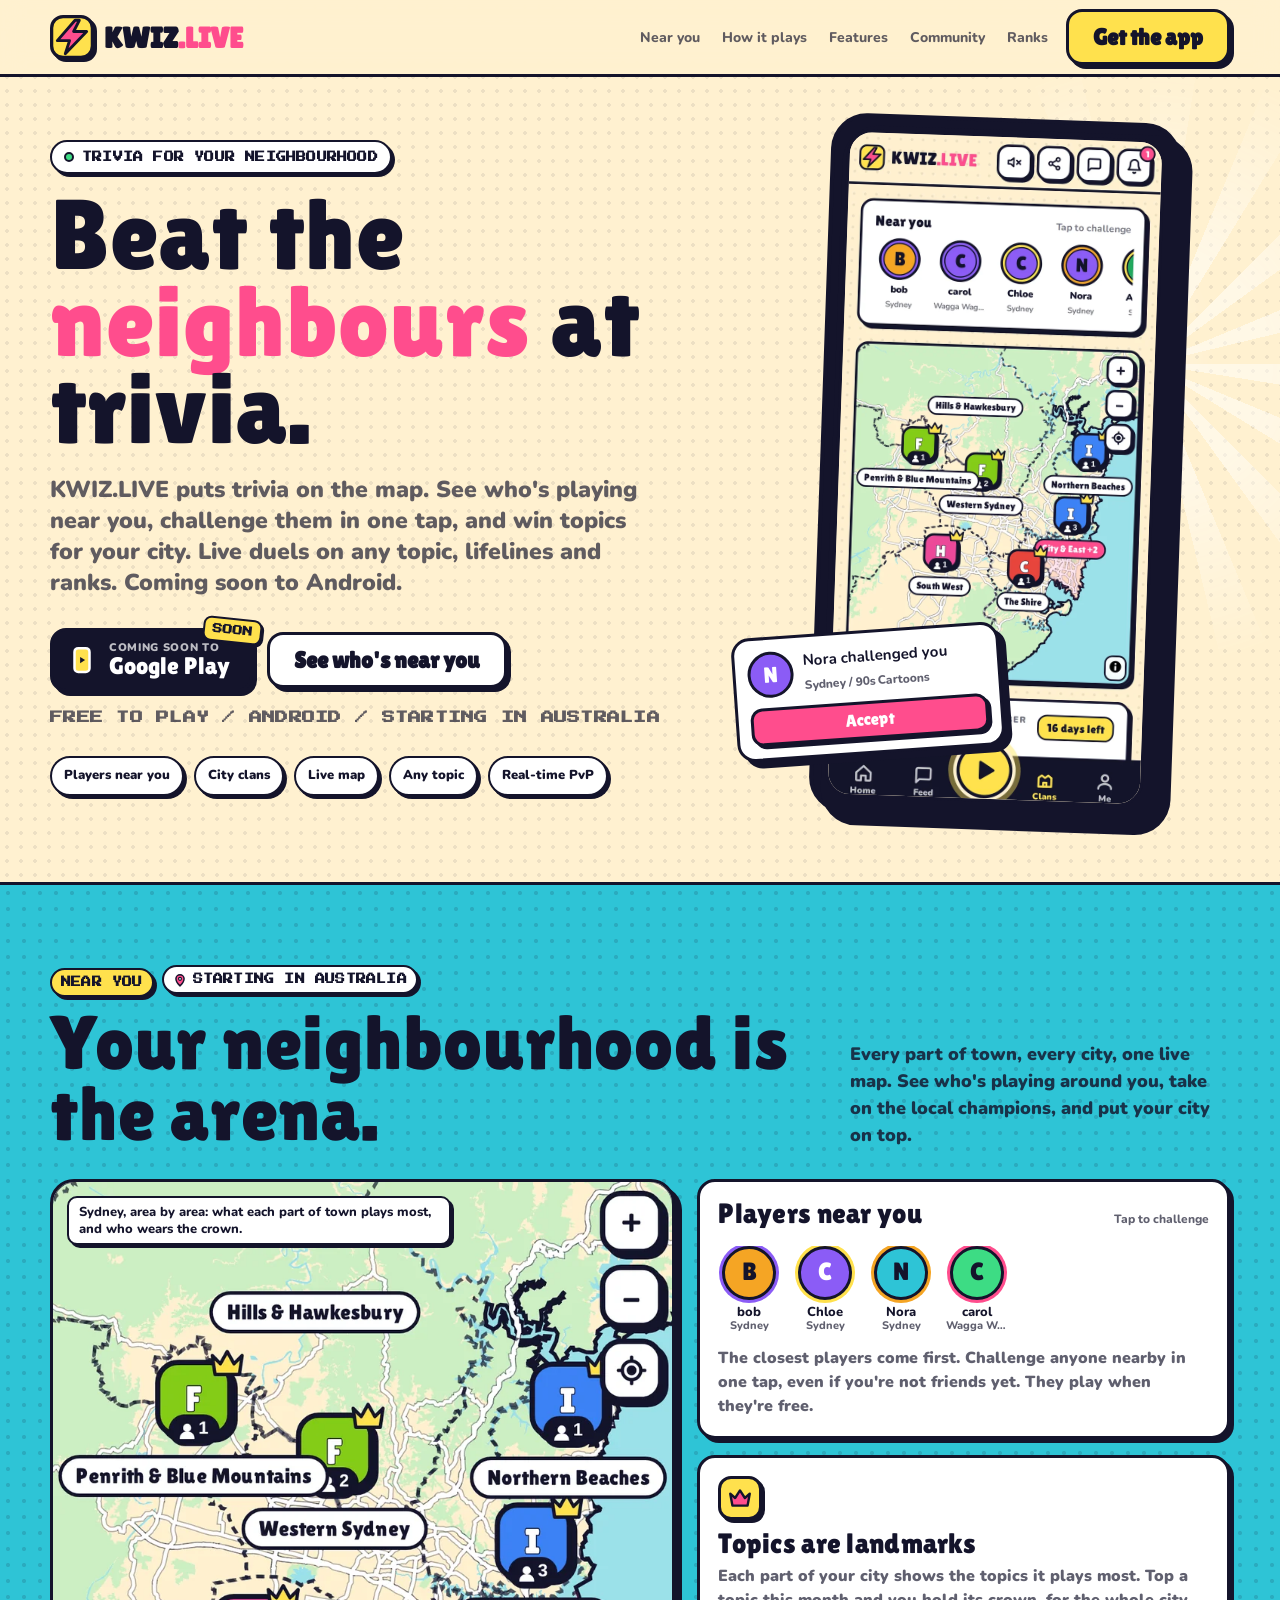
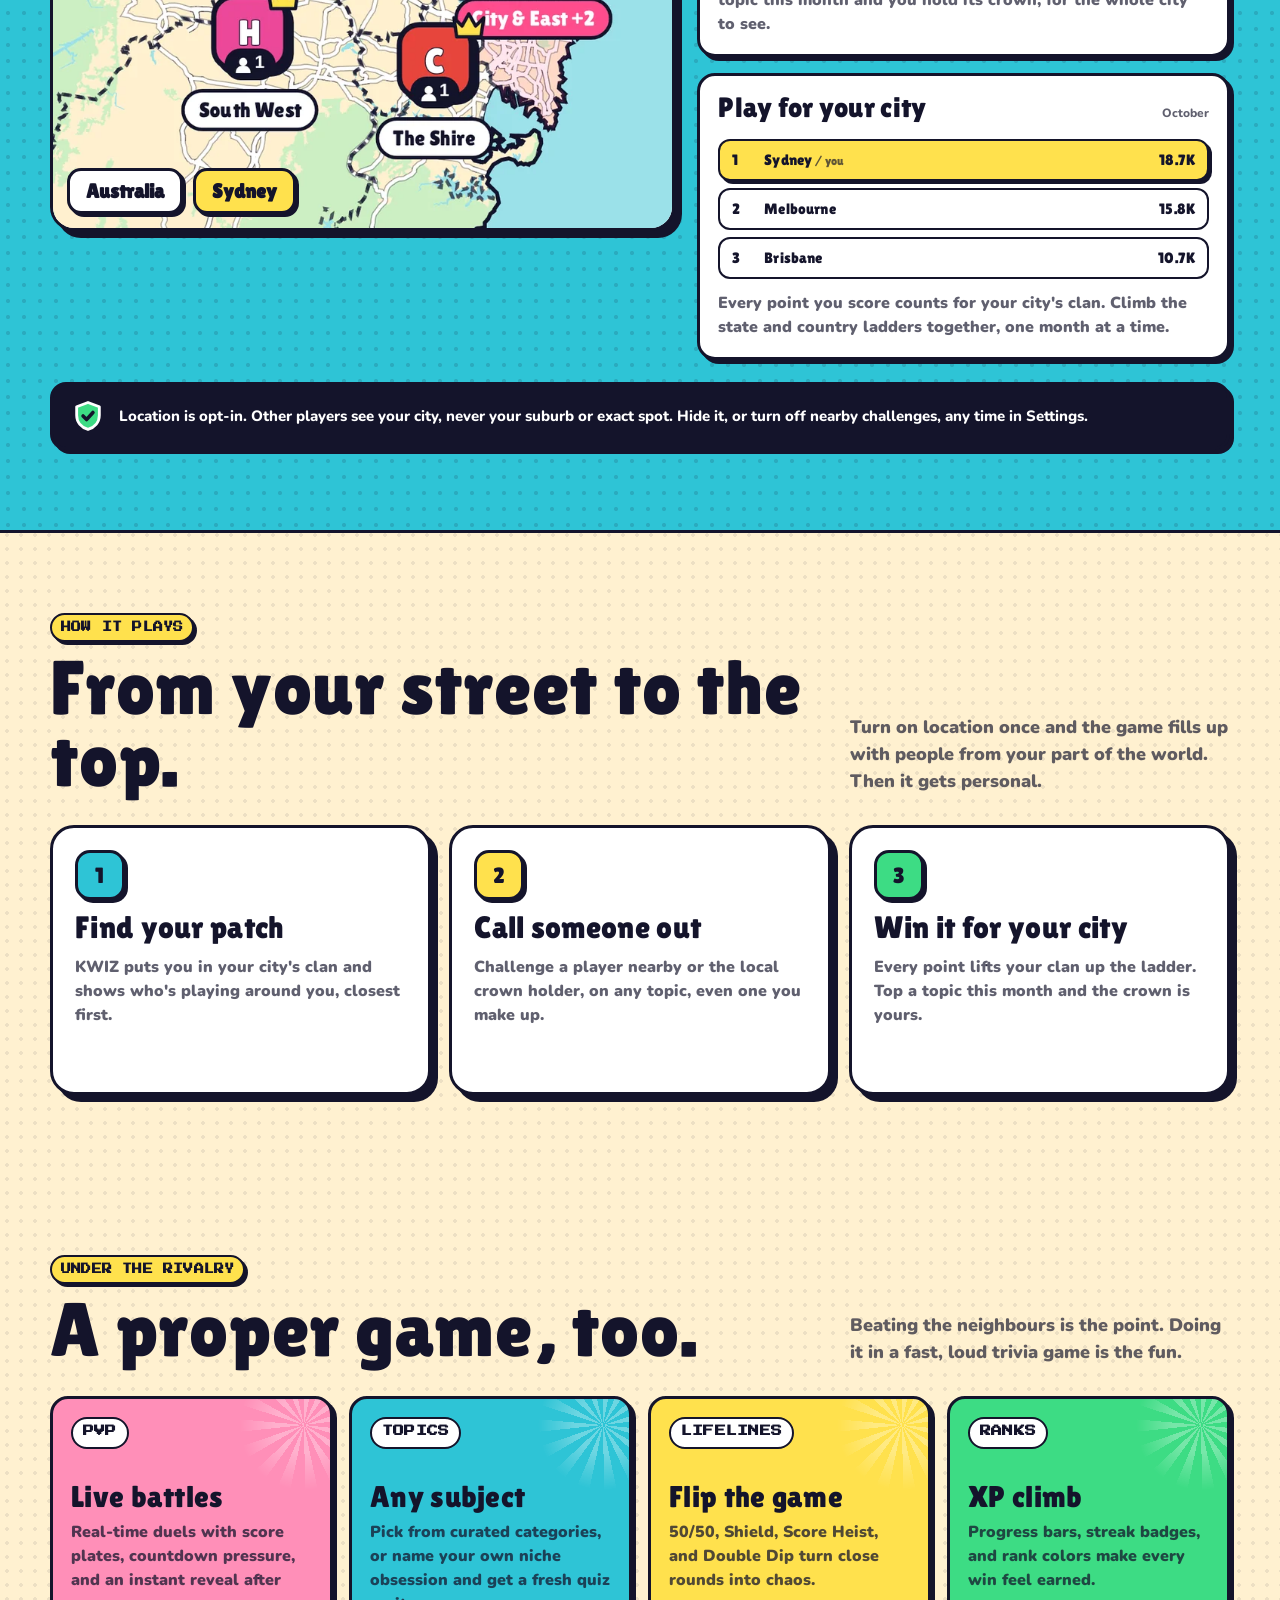
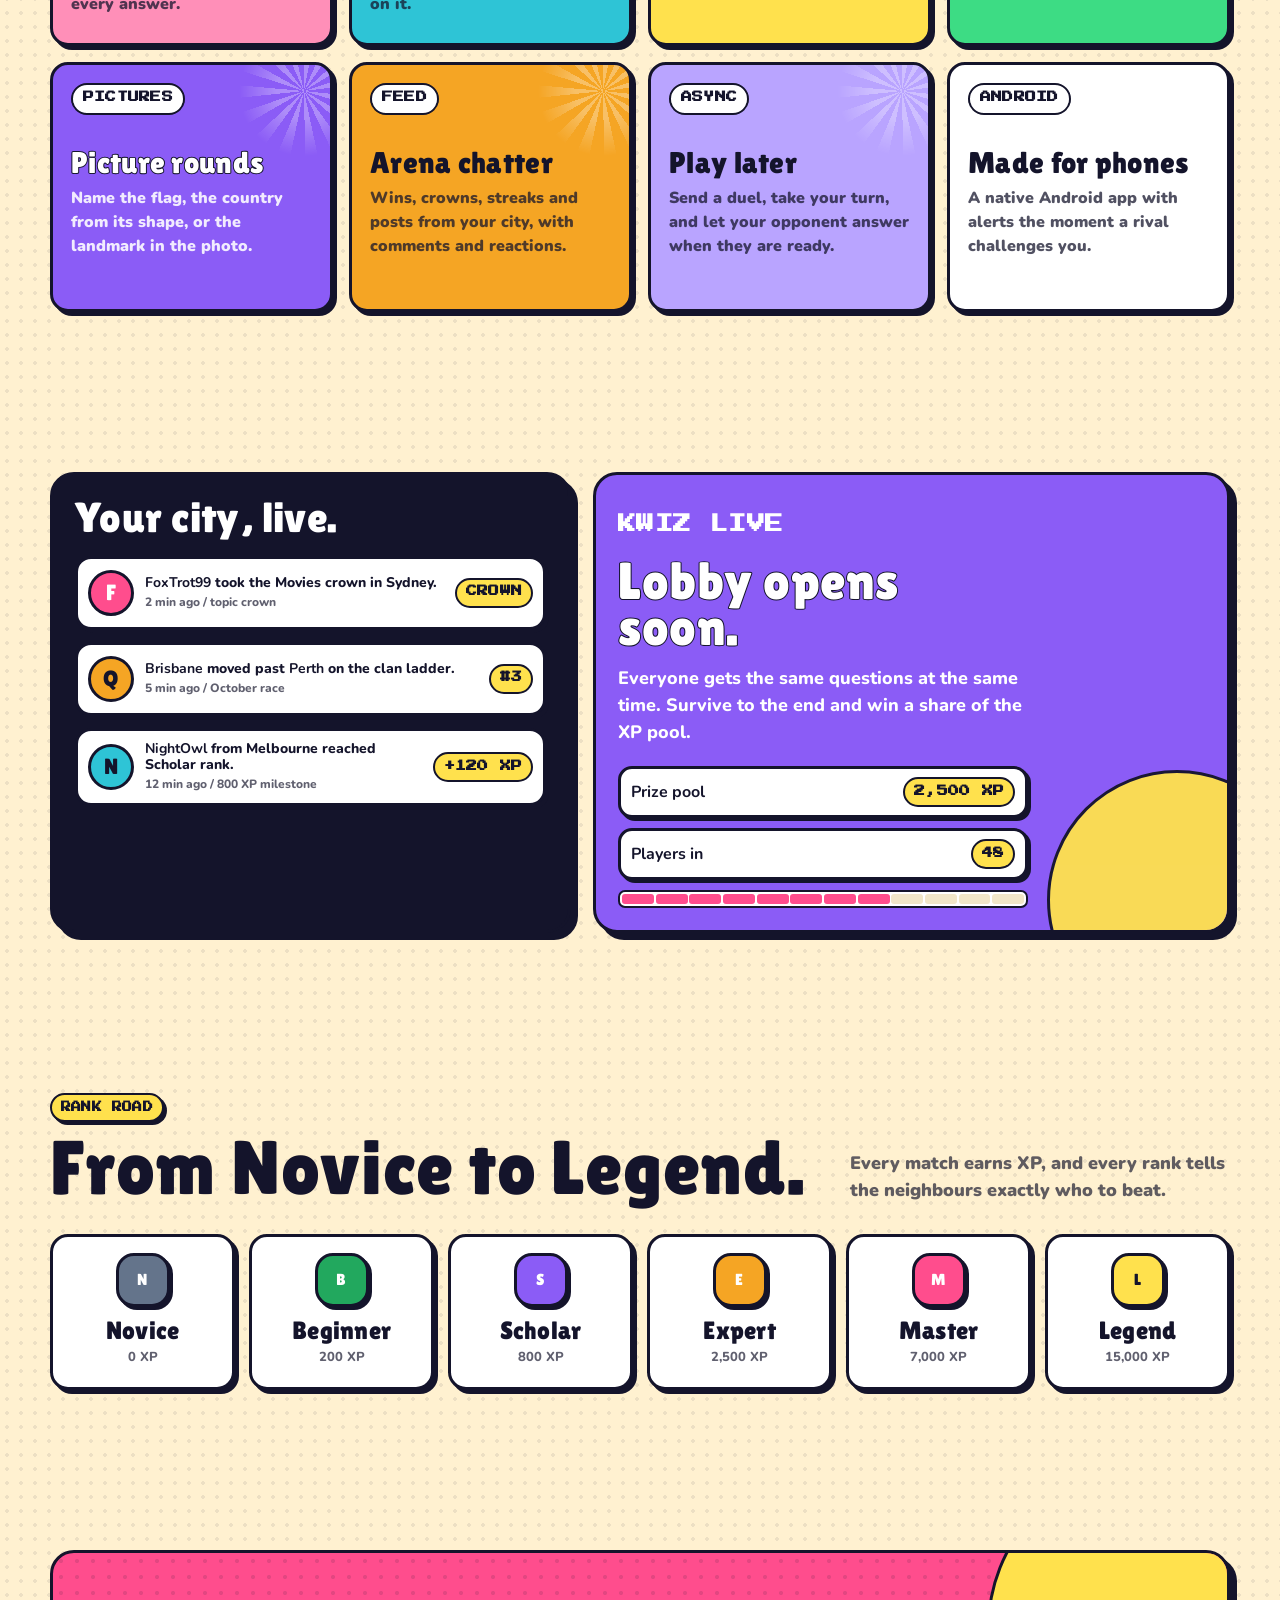
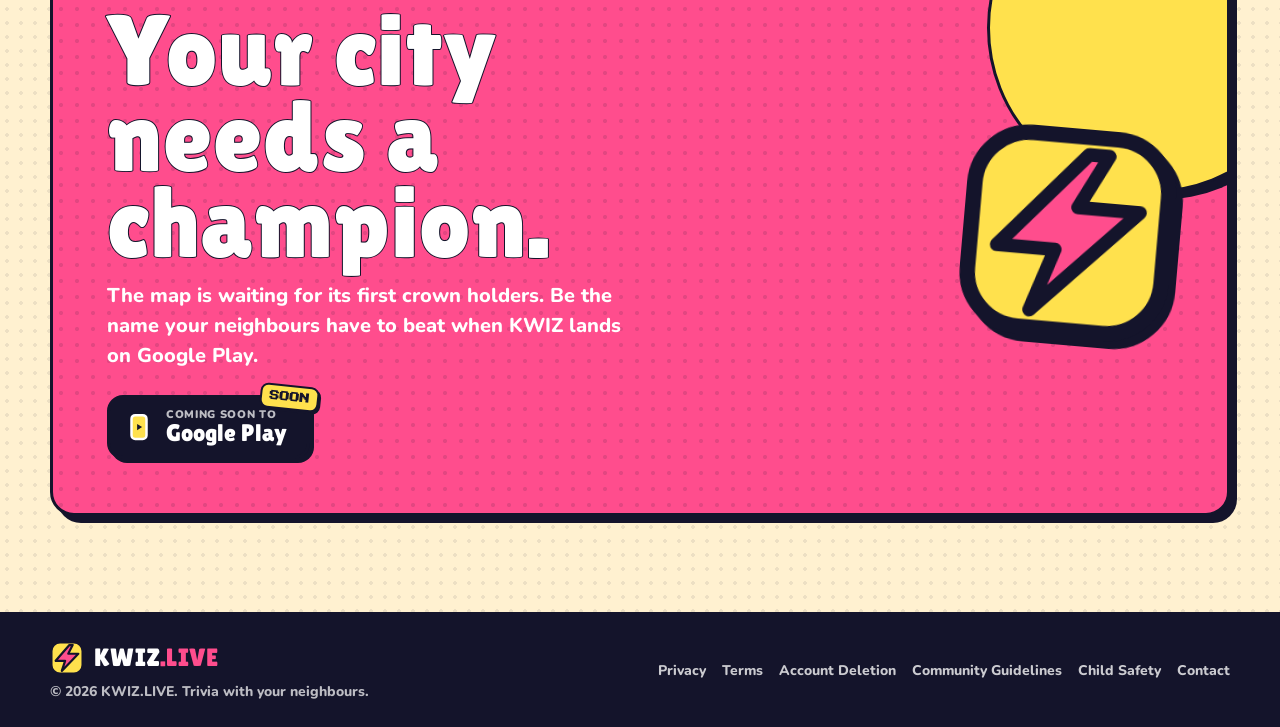
==== commit 6e2244f0: "Centre the site on neighbourhood play, with real Clans map captures The USP is playing the people ne" ====
--- a/index.html
+++ b/index.html
@@ -3,21 +3,21 @@
 <head>
   <meta charset="UTF-8">
   <meta name="viewport" content="width=device-width, initial-scale=1.0">
-  <title>KWIZ.LIVE - Multiplayer Trivia Showdowns</title>
-  <meta name="description" content="KWIZ.LIVE is a fast multiplayer trivia game for Android: live duels, quizzes on any topic you name, lifelines, ranks, clans, and a social feed.">
+  <title>KWIZ.LIVE - Trivia with your neighbours</title>
+  <meta name="description" content="KWIZ.LIVE is multiplayer trivia for your neighbourhood: see who plays near you, challenge them in one tap, and win topics for your city on a live map. Coming soon to Android.">
   <meta name="theme-color" content="#FFF1D0">
   <meta property="og:site_name" content="KWIZ.LIVE">
-  <meta property="og:title" content="KWIZ.LIVE - Multiplayer Trivia Showdowns">
-  <meta property="og:description" content="Pick a topic, press start, and battle real rivals in comic-pop trivia showdowns. Coming soon to Google Play.">
+  <meta property="og:title" content="KWIZ.LIVE - Trivia with your neighbours">
+  <meta property="og:description" content="See who's playing near you, challenge them in one tap, and win topics for your city. Coming soon to Google Play.">
   <meta property="og:image" content="https://kwiz.live/og-image.png">
   <meta property="og:image:width" content="1200">
   <meta property="og:image:height" content="630">
-  <meta property="og:image:alt" content="KWIZ.LIVE logo: a pink lightning bolt on a yellow tile, with the line Pick a topic. Press start. Beat your rival.">
+  <meta property="og:image:alt" content="KWIZ.LIVE: Beat the neighbours at trivia. The logo beside a game map of Sydney with topic landmarks.">
   <meta property="og:url" content="https://kwiz.live/">
   <meta property="og:type" content="website">
   <meta name="twitter:card" content="summary_large_image">
-  <meta name="twitter:title" content="KWIZ.LIVE - Multiplayer Trivia Showdowns">
-  <meta name="twitter:description" content="Pick a topic, press start, and battle real rivals in comic-pop trivia showdowns. Coming soon to Google Play.">
+  <meta name="twitter:title" content="KWIZ.LIVE - Trivia with your neighbours">
+  <meta name="twitter:description" content="See who's playing near you, challenge them in one tap, and win topics for your city. Coming soon to Google Play.">
   <meta name="twitter:image" content="https://kwiz.live/og-image.png">
   <link rel="canonical" href="https://kwiz.live/">
   <link rel="icon" href="/kwiz-logo.svg" type="image/svg+xml">
@@ -37,7 +37,7 @@
     "applicationCategory": "GameApplication",
     "genre": "Trivia",
     "operatingSystem": "Android",
-    "description": "A fast multiplayer trivia game: live duels, quizzes on any topic you name, lifelines, ranks, clans, and a social feed.",
+    "description": "Multiplayer trivia for your neighbourhood: see who plays near you, challenge them in one tap, and win topics for your city on a live map.",
     "offers": { "@type": "Offer", "price": "0", "priceCurrency": "USD" }
   }
   </script>
@@ -393,8 +393,8 @@
     .phone-wrap {
       position: relative;
       justify-self: center;
-      width: min(100%, 360px);
-      aspect-ratio: 0.54;
+      width: min(100%, 350px);
+      aspect-ratio: 0.5;
     }
 
     .phone-rays {
@@ -440,274 +440,46 @@
       isolation: isolate;
     }
 
-    .app-top {
-      height: 48px;
-      display: flex;
-      align-items: center;
-      gap: 7px;
-      padding: 0 12px;
-      border-bottom: 3px solid var(--ink);
-      background: var(--cream);
-    }
-
-    .app-logo {
-      display: flex;
-      align-items: center;
-      gap: 6px;
-      margin-right: auto;
-      font-size: 18px;
-    }
-
-    .tiny-icon {
-      width: 29px;
-      height: 29px;
-      border: 2px solid var(--ink);
-      border-radius: 10px;
-      background: #fff;
-      display: grid;
-      place-items: center;
-    }
-
-    .play-card {
-      margin: 13px;
-      padding: 14px;
-      border: 3px solid var(--ink);
-      border-radius: 22px;
-      box-shadow: var(--shadow-lg);
-      background-color: var(--pink);
-      background-image: radial-gradient(rgba(20,20,43,0.12) 2px, transparent 2.2px);
-      background-size: 16px 16px;
-      color: #fff;
-      overflow: hidden;
-      position: relative;
-    }
-
-    .coin {
-      position: absolute;
-      right: -18px;
-      top: -18px;
-      width: 88px;
-      height: 88px;
-      border: 3px solid var(--ink);
-      border-radius: 999px;
-      background: var(--yellow);
-      box-shadow: var(--shadow);
-      transform: rotate(-13deg);
-      display: grid;
-      place-items: center;
-    }
-
-    .coin::before {
-      content: "";
-      width: 58px;
-      height: 58px;
-      border: 3px dashed var(--ink);
-      border-radius: 999px;
-    }
-
-    .play-card h2 {
-      width: 76%;
-      font-size: 30px;
-      line-height: 0.95;
-      margin: 4px 0 14px;
-    }
-
-    .press-start {
-      height: 48px;
-      border: 3px solid var(--ink);
-      border-radius: 16px;
-      box-shadow: var(--shadow);
-      background: var(--yellow);
-      color: var(--ink);
-      display: flex;
-      align-items: center;
-      justify-content: center;
-      gap: 8px;
-      font-size: 20px;
-    }
-
-    .topic-grid {
-      display: grid;
-      grid-template-columns: repeat(3, 1fr);
-      gap: 9px;
-      padding: 0 13px;
-    }
-
-    .topic-tile {
-      position: relative;
-      aspect-ratio: 1;
-      border: 3px solid var(--ink);
-      border-radius: 15px;
-      box-shadow: var(--shadow-sm);
-      display: flex;
-      align-items: center;
-      justify-content: center;
-      text-align: center;
-      padding: 6px;
-      font-size: 10px;
-      font-weight: 900;
-      line-height: 1.05;
-    }
-
-    .topic-tile:nth-child(1) { background: var(--teal); }
-    .topic-tile:nth-child(2) { background: var(--orange); }
-    .topic-tile:nth-child(3) { background: var(--yellow); }
-    .topic-tile:nth-child(4) { background: var(--green); }
-    .topic-tile:nth-child(5) { background: var(--purple); color: #fff; }
-    .topic-tile:nth-child(6) { background: var(--pink-soft); }
-
-    .quick-row {
-      display: grid;
-      grid-template-columns: repeat(3, 1fr);
-      gap: 9px;
-      padding: 0 13px 11px;
-    }
-
-    .quick {
-      height: 38px;
-      border: 3px solid var(--ink);
-      border-radius: 13px;
-      box-shadow: var(--shadow-sm);
-      background: #fff;
-      display: grid;
-      place-items: center;
-      font-size: 14px;
-      line-height: 1;
-    }
-    .quick:first-child { background: var(--yellow); }
-
-    .tile-count {
-      position: absolute;
-      left: 5px;
-      bottom: 4px;
-      display: inline-flex;
-      align-items: center;
-      gap: 2px;
-      font-size: 9px;
-    }
-
-    .float-match {
+    .screen img {
+      width: 100%;
+      height: 100%;
+      object-fit: cover;
+      object-position: top;
+    }
+
+    /* A nearby challenge, floating beside the phone */
+    .float-invite {
       position: absolute;
       z-index: 2;
-      left: -78px;
-      bottom: -34px;
-      width: 250px;
-      padding: 11px;
+      left: -86px;
+      bottom: 64px;
+      width: 268px;
+      padding: 12px;
       border: 3px solid var(--ink);
       border-radius: 18px;
       box-shadow: var(--shadow-lg);
       background: #fff;
       transform: rotate(-4deg);
-    }
-
-    .score-row {
-      display: grid;
-      grid-template-columns: 1fr 54px 1fr;
-      gap: 8px;
-      align-items: center;
-      margin-bottom: 12px;
-    }
-
-    .score-plate {
-      height: 54px;
-      border: 3px solid var(--ink);
-      border-radius: 14px;
+      display: grid;
+      grid-template-columns: 46px 1fr;
+      gap: 4px 10px;
+      align-items: center;
+    }
+    .float-invite .avatar { grid-row: span 2; }
+    .float-invite b { font-size: 15px; line-height: 1.1; }
+    .float-invite span { color: var(--muted); font-size: 12px; line-height: 1.2; }
+    .float-invite .go {
+      grid-column: 1 / -1;
+      margin-top: 6px;
+      height: 38px;
+      border: 3px solid var(--ink);
+      border-radius: 12px;
       box-shadow: var(--shadow-sm);
+      background: var(--pink);
       color: #fff;
-      display: flex;
-      align-items: center;
-      justify-content: space-between;
-      gap: 6px;
-      padding: 0 9px;
-      transform: skewX(-6deg);
-    }
-    .score-plate span { transform: skewX(6deg); }
-    .score-plate.you { background: var(--pink); }
-    .score-plate.rival { background: var(--teal); color: var(--ink); }
-
-    .timer {
-      width: 54px;
-      height: 54px;
-      border: 3px solid var(--ink);
-      border-radius: 999px;
-      box-shadow: var(--shadow);
-      background: var(--yellow);
       display: grid;
       place-items: center;
-      font-size: 24px;
-    }
-
-    .question {
-      border: 3px solid var(--ink);
-      border-radius: 18px;
-      box-shadow: var(--shadow);
-      background: #fff;
-      padding: 13px;
-      text-align: center;
-      font-size: 16px;
-      line-height: 1.15;
-    }
-
-    .answers {
-      display: grid;
-      gap: 9px;
-    }
-
-    .answer {
-      min-height: 44px;
-      border: 3px solid var(--ink);
-      border-radius: 14px;
-      box-shadow: var(--shadow-sm);
-      background: #fff;
-      display: flex;
-      align-items: center;
-      gap: 9px;
-      padding: 6px 9px;
-      font-size: 12px;
-    }
-
-    .answer-key {
-      width: 30px;
-      height: 30px;
-      border: 3px solid var(--ink);
-      border-radius: 9px;
-      display: grid;
-      place-items: center;
-      color: #fff;
-      background: var(--pink);
-      flex: 0 0 auto;
-    }
-    .answer:nth-child(2) .answer-key { background: var(--teal); color: var(--ink); }
-    .answer:nth-child(3) .answer-key { background: var(--purple); }
-
-    .dock {
-      position: absolute;
-      left: 0;
-      right: 0;
-      bottom: 0;
-      height: 60px;
-      border-top: 3px solid var(--ink);
-      background: var(--ink);
-      display: grid;
-      grid-template-columns: repeat(5, 1fr);
-      align-items: center;
-      padding: 0 7px;
-      color: rgba(255,255,255,0.76);
-      font-size: 10px;
-      text-align: center;
-    }
-
-    .dock-play {
-      width: 58px;
-      height: 58px;
-      margin: -32px auto 0;
-      border: 4px solid var(--ink);
-      border-radius: 999px;
-      background: var(--yellow);
-      color: var(--ink);
-      display: grid;
-      place-items: center;
-      box-shadow: 0 0 0 4px var(--cream);
+      font-size: 17px;
     }
 
     section {
@@ -748,6 +520,141 @@
       color: var(--muted);
       font-size: 18px;
       font-weight: 900;
+    }
+
+    /* ---------- Near you: the neighbourhood section ---------- */
+    .local {
+      border-block: 3px solid var(--ink);
+      background-color: var(--teal);
+      background-image: radial-gradient(rgba(20, 20, 43, 0.14) 2px, transparent 2.2px);
+      background-size: 16px 16px;
+    }
+    .local .section-copy { color: rgba(20, 20, 43, 0.82); }
+    .local-grid {
+      display: grid;
+      grid-template-columns: minmax(0, 1.08fr) minmax(0, 0.92fr);
+      gap: 22px;
+      align-items: start;
+    }
+    .map-card {
+      position: relative;
+      overflow: hidden;
+      padding: 0;
+      transform: rotate(-1deg);
+    }
+    .map-card img { width: 100%; height: auto; aspect-ratio: 820 / 855; }
+    .map-toggle {
+      position: absolute;
+      left: 14px;
+      bottom: 14px;
+      display: flex;
+      gap: 10px;
+    }
+    .map-toggle button {
+      min-height: 46px;
+      padding: 0 16px;
+      border: 3px solid var(--ink);
+      border-radius: 14px;
+      box-shadow: var(--shadow-sm);
+      background: #fff;
+      color: var(--ink);
+      font-family: "Lilita One", "Nunito", sans-serif;
+      font-size: 20px;
+      cursor: pointer;
+    }
+    .map-toggle button[aria-pressed="true"] { background: var(--yellow); }
+    .map-caption {
+      position: absolute;
+      top: 14px;
+      left: 14px;
+      max-width: 62%;
+      padding: 6px 10px;
+      border: 2px solid var(--ink);
+      border-radius: 10px;
+      background: #fff;
+      box-shadow: var(--shadow-sm);
+      font-size: 13px;
+      line-height: 1.25;
+    }
+    .local-cards { display: grid; gap: 16px; }
+    .local-card { padding: 18px; }
+    .local-card h3 { font-size: 28px; line-height: 0.98; margin-bottom: 6px; }
+    .local-card p { color: var(--muted); font-weight: 900; }
+    .local-card .row-head {
+      display: flex;
+      align-items: baseline;
+      justify-content: space-between;
+      margin-bottom: 12px;
+    }
+    .local-card .row-head small { color: var(--muted); font-size: 12px; }
+    .near-row {
+      display: flex;
+      gap: 14px;
+      margin-bottom: 14px;
+      overflow: hidden;
+    }
+    .near-row figure {
+      width: 62px;
+      flex: 0 0 auto;
+      margin: 0;
+      text-align: center;
+      line-height: 1.15;
+    }
+    .near-row .avatar { width: 54px; height: 54px; margin: 0 auto 5px; font-size: 25px; box-shadow: 0 0 0 3px var(--ring, var(--yellow)); }
+    .near-row figcaption { font-size: 13px; }
+    .near-row figcaption small { display: block; color: var(--muted); font-size: 11px; font-weight: 800; white-space: nowrap; overflow: hidden; text-overflow: ellipsis; }
+    .ladder { display: grid; gap: 7px; margin-bottom: 12px; padding: 0; }
+    .ladder li {
+      display: grid;
+      grid-template-columns: 24px 1fr auto;
+      align-items: center;
+      gap: 8px;
+      min-height: 42px;
+      padding: 0 12px;
+      border: 2px solid var(--ink);
+      border-radius: 12px;
+      background: #fff;
+      font-size: 15px;
+      list-style: none;
+    }
+    .ladder li.you { background: var(--yellow); box-shadow: var(--shadow-sm); }
+    .ladder li em { font-style: normal; color: var(--muted); font-size: 12px; }
+    .crown-chip {
+      display: inline-grid;
+      place-items: center;
+      width: 44px;
+      height: 44px;
+      margin-bottom: 10px;
+      border: 3px solid var(--ink);
+      border-radius: 13px;
+      box-shadow: var(--shadow-sm);
+      background: var(--yellow);
+    }
+    .privacy-strip {
+      display: flex;
+      align-items: center;
+      gap: 14px;
+      margin-top: 22px;
+      padding: 14px 18px;
+      border: 3px solid var(--ink);
+      border-radius: 16px;
+      background: var(--ink);
+      color: #fff;
+      box-shadow: var(--shadow);
+      font-size: 15px;
+      line-height: 1.35;
+    }
+    .privacy-strip svg { flex: 0 0 auto; }
+    .au-pill {
+      display: inline-flex;
+      align-items: center;
+      gap: 6px;
+      margin: 0 0 10px 8px;
+      padding: 5px 9px;
+      border: 2px solid var(--ink);
+      border-radius: 999px;
+      background: #fff;
+      box-shadow: var(--shadow-sm);
     }
 
     .steps {
@@ -1138,6 +1045,7 @@
       }
       .section-head,
       .playground,
+      .local-grid,
       .cta-card {
         grid-template-columns: 1fr;
       }
@@ -1164,8 +1072,11 @@
       .hero-actions .store-cta { width: 100%; justify-content: center; }
       .stat-row { display: none; }
       .phone-wrap { width: min(300px, 78vw); margin-top: 18px; }
-      .float-match { left: -10px; bottom: -40px; transform: rotate(-4deg) scale(0.8); transform-origin: bottom left; }
+      .float-invite { left: -10px; bottom: -36px; transform: rotate(-4deg) scale(0.82); transform-origin: bottom left; }
       .phone-wrap { margin-bottom: 40px; }
+      .map-toggle button { min-height: 40px; font-size: 17px; padding: 0 12px; }
+      .map-caption { display: none; }
+      .privacy-strip { align-items: flex-start; font-size: 14px; }
       .cta-card::after { width: 150px; height: 150px; right: -60px; top: -60px; }
       .section-inner { width: min(100% - 22px, var(--max)); }
       section { padding: 56px 0; }
@@ -1194,6 +1105,7 @@
         <span class="brand-word">KWIZ<span>.LIVE</span></span>
       </a>
       <div class="nav-links" aria-label="Page sections">
+        <a href="#nearby">Near you</a>
         <a href="#how">How it plays</a>
         <a href="#features">Features</a>
         <a href="#community">Community</a>
@@ -1207,109 +1119,120 @@
     <section class="hero" aria-labelledby="hero-title">
       <div class="hero-inner">
         <div>
-          <p class="eyebrow pixel reveal"><span class="eyebrow-dot blink" aria-hidden="true"></span> Live trivia showdowns</p>
-          <h1 class="display reveal" id="hero-title">Pick a topic. <span class="pink-word">Press start.</span> Beat your rival.</h1>
-          <p class="hero-copy reveal">KWIZ.LIVE is the comic-pop trivia game where real players duel across any topic, use lifelines at the perfect moment, and climb from Novice to Legend. Coming soon to Android.</p>
+          <p class="eyebrow pixel reveal"><span class="eyebrow-dot blink" aria-hidden="true"></span> Trivia for your neighbourhood</p>
+          <h1 class="display reveal" id="hero-title">Beat the <span class="pink-word">neighbours</span> at trivia.</h1>
+          <p class="hero-copy reveal">KWIZ.LIVE puts trivia on the map. See who's playing near you, challenge them in one tap, and win topics for your city. Live duels on any topic, lifelines and ranks. Coming soon to Android.</p>
           <div class="hero-actions reveal">
             <div class="store-cta" role="img" aria-label="Coming soon to Google Play"><svg width="30" height="30" viewBox="0 0 24 24" aria-hidden="true"><rect x="6" y="2.5" width="12" height="19" rx="3" fill="#FFE14D" stroke="#fff" stroke-width="2"/><path d="M10.5 9.5v5l4-2.5z" fill="#14142B"/></svg><span><small>Coming soon to</small><strong>Google Play</strong></span><span class="soon pixel" aria-hidden="true">Soon</span></div>
-            <a class="btn secondary press" href="#how">See how it plays</a>
+            <a class="btn secondary press" href="#nearby">See who's near you</a>
           </div>
-          <p class="hero-note pixel reveal">Free to play / Android / Google sign in</p>
+          <p class="hero-note pixel reveal">Free to play / Android / Starting in Australia</p>
           <div class="stat-row reveal" aria-label="Game highlights">
+            <span class="stat-pill">Players near you</span>
+            <span class="stat-pill">City clans</span>
+            <span class="stat-pill">Live map</span>
+            <span class="stat-pill">Any topic</span>
             <span class="stat-pill">Real-time PvP</span>
-            <span class="stat-pill">Any-topic quizzes</span>
-            <span class="stat-pill">Lifelines</span>
-            <span class="stat-pill">Clans</span>
-            <span class="stat-pill">Ranks</span>
           </div>
         </div>
 
-        <div class="phone-wrap reveal" aria-label="KWIZ game interface preview">
+        <div class="phone-wrap reveal">
           <div class="phone-rays spin" aria-hidden="true"></div>
-        <div class="float-match" aria-hidden="true">
-          <div class="score-row">
-            <div class="score-plate you display"><span>You</span><span class="stroke">240</span></div>
-            <div class="timer display">12</div>
-            <div class="score-plate rival display"><span>Rival</span><span>190</span></div>
+          <div class="float-invite" aria-hidden="true">
+            <div class="avatar display" style="background:var(--purple)">N</div>
+            <b>Nora challenged you</b>
+            <span>Sydney / 90s Cartoons</span>
+            <div class="go display">Accept</div>
           </div>
-          <div class="question display">Which lifeline steals points?</div>
-        </div>
           <div class="phone bob">
-            <div class="screen field">
-              <div class="app-top">
-                <div class="app-logo display">
-                  <svg class="" viewBox="40 40 432 432" width="28" height="28" aria-hidden="true"><rect x="56" y="56" width="400" height="400" rx="112" fill="#FFE14D" stroke="#14142B" stroke-width="32"/><path d="M286 92 L112 292 H232 L190 420 L400 202 H272 L328 92 Z" fill="#FF4D8D" stroke="#14142B" stroke-width="28" stroke-linejoin="round"/></svg>
-                  <span>KWIZ<span style="color:var(--pink)">.LIVE</span></span>
-                </div>
-                <span class="tiny-icon" aria-hidden="true"><svg width="17" height="17" viewBox="0 0 24 24"><path d="M4 9v6h4l5 4V5L8 9H4z" fill="none" stroke="#14142B" stroke-width="2.5" stroke-linejoin="round"/></svg></span>
-                <span class="tiny-icon" aria-hidden="true"><svg width="17" height="17" viewBox="0 0 24 24"><path d="M18 8a6 6 0 0 0-12 0c0 7-3 7-3 7h18s-3 0-3-7" fill="none" stroke="#14142B" stroke-width="2.5"/><path d="M13.7 21a2 2 0 0 1-3.4 0" fill="none" stroke="#14142B" stroke-width="2.5"/></svg></span>
-              </div>
-
-              <div class="play-card bold-field">
-                <div class="coin wiggle" aria-hidden="true"></div>
-                <p class="pixel">Continue?</p>
-                <h2 class="display stroke">90s cartoons</h2>
-                <div class="press-start display breathe">
-                  <svg width="22" height="22" viewBox="0 0 24 24" aria-hidden="true"><path d="M8 5v14l11-7z" fill="#14142B"/></svg>
-                  PRESS START
-                </div>
-                <p class="pixel blink" style="text-align:center;margin-top:10px">Insert coin / 1 credit</p>
-              </div>
-
-              <div class="quick-row display" aria-hidden="true">
-                <div class="quick">Your Topic</div>
-                <div class="quick">Random</div>
-                <div class="quick">Challenge</div>
-              </div>
-
-              <div class="topic-grid" aria-hidden="true">
-                <div class="topic-tile">Movies<span class="tile-count"><svg width="9" height="9" viewBox="0 0 24 24" aria-hidden="true"><circle cx="12" cy="8" r="4.5" fill="currentColor"/><path d="M3.5 22c0-5 3.8-8 8.5-8s8.5 3 8.5 8z" fill="currentColor"/></svg>42</span></div>
-                <div class="topic-tile">Science<span class="tile-count"><svg width="9" height="9" viewBox="0 0 24 24" aria-hidden="true"><circle cx="12" cy="8" r="4.5" fill="currentColor"/><path d="M3.5 22c0-5 3.8-8 8.5-8s8.5 3 8.5 8z" fill="currentColor"/></svg>31</span></div>
-                <div class="topic-tile">Sports<span class="tile-count"><svg width="9" height="9" viewBox="0 0 24 24" aria-hidden="true"><circle cx="12" cy="8" r="4.5" fill="currentColor"/><path d="M3.5 22c0-5 3.8-8 8.5-8s8.5 3 8.5 8z" fill="currentColor"/></svg>27</span></div>
-                <div class="topic-tile">History<span class="tile-count"><svg width="9" height="9" viewBox="0 0 24 24" aria-hidden="true"><circle cx="12" cy="8" r="4.5" fill="currentColor"/><path d="M3.5 22c0-5 3.8-8 8.5-8s8.5 3 8.5 8z" fill="currentColor"/></svg>18</span></div>
-                <div class="topic-tile">Anime<span class="tile-count"><svg width="9" height="9" viewBox="0 0 24 24" aria-hidden="true"><circle cx="12" cy="8" r="4.5" fill="currentColor"/><path d="M3.5 22c0-5 3.8-8 8.5-8s8.5 3 8.5 8z" fill="currentColor"/></svg>15</span></div>
-                <div class="topic-tile">Geography<span class="tile-count"><svg width="9" height="9" viewBox="0 0 24 24" aria-hidden="true"><circle cx="12" cy="8" r="4.5" fill="currentColor"/><path d="M3.5 22c0-5 3.8-8 8.5-8s8.5 3 8.5 8z" fill="currentColor"/></svg>12</span></div>
-              </div>
-
-
-              <div class="dock pixel" aria-hidden="true">
-                <span>Home</span>
-                <span>Feed</span>
-                <span class="dock-play"><svg width="28" height="28" viewBox="0 0 24 24"><path d="M8 5v14l11-7z" fill="#14142B"/></svg></span>
-                <span>Clans</span>
-                <span>Me</span>
-              </div>
+            <div class="screen">
+              <img src="/img/app-clans.webp" width="720" height="1558" alt="The KWIZ Clans tab: players near you at the top, then a map of Sydney with each area's most played topic and its crown holder." fetchpriority="high">
             </div>
           </div>
         </div>
       </div>
     </section>
 
+    <section id="nearby" class="local" aria-labelledby="nearby-title">
+      <div class="section-inner">
+        <div class="section-head">
+          <div>
+            <p class="reveal"><span class="section-kicker pixel">Near you</span><span class="au-pill pixel"><svg width="14" height="14" viewBox="0 0 24 24" aria-hidden="true"><path d="M12 22s7-6.2 7-12a7 7 0 0 0-14 0c0 5.8 7 12 7 12z" fill="#FF4D8D" stroke="#14142B" stroke-width="2.5"/><circle cx="12" cy="10" r="2.5" fill="#fff" stroke="#14142B" stroke-width="2"/></svg> Starting in Australia</span></p>
+            <h2 class="section-title display reveal" id="nearby-title">Your neighbourhood is the arena.</h2>
+          </div>
+          <p class="section-copy reveal">Every part of town, every city, one live map. See who's playing around you, take on the local champions, and put your city on top.</p>
+        </div>
+
+        <div class="local-grid">
+          <figure class="map-card sticker-lg reveal">
+            <img id="clan-map" src="/img/map-sydney.webp" width="820" height="855" loading="lazy"
+                 alt="The KWIZ map of Sydney: each area shows its most played topic, its player count, and a crown for the local leader.">
+            <figcaption class="map-caption" id="map-caption">Sydney, area by area: what each part of town plays most, and who wears the crown.</figcaption>
+            <div class="map-toggle" role="group" aria-label="Map level">
+              <button type="button" data-map="australia" aria-pressed="false">Australia</button>
+              <button type="button" data-map="sydney" aria-pressed="true">Sydney</button>
+            </div>
+          </figure>
+
+          <div class="local-cards">
+            <article class="local-card sticker reveal">
+              <div class="row-head"><h3 class="display">Players near you</h3><small>Tap to challenge</small></div>
+              <div class="near-row" aria-hidden="true">
+                <figure><div class="avatar display" style="background:var(--orange);color:var(--ink);--ring:var(--purple)">B</div><figcaption>bob<small>Sydney</small></figcaption></figure>
+                <figure><div class="avatar display" style="background:var(--purple)">C</div><figcaption>Chloe<small>Sydney</small></figcaption></figure>
+                <figure><div class="avatar display" style="background:var(--teal);color:var(--ink);--ring:var(--orange)">N</div><figcaption>Nora<small>Sydney</small></figcaption></figure>
+                <figure><div class="avatar display" style="background:var(--green);color:var(--ink);--ring:var(--pink)">C</div><figcaption>carol<small>Wagga Wagga</small></figcaption></figure>
+              </div>
+              <p>The closest players come first. Challenge anyone nearby in one tap, even if you're not friends yet. They play when they're free.</p>
+            </article>
+
+            <article class="local-card sticker reveal">
+              <span class="crown-chip"><svg width="26" height="26" viewBox="0 0 24 24" aria-hidden="true"><path d="M3 8l4.5 4L12 5l4.5 7L21 8l-2 11H5z" fill="#FF4D8D" stroke="#14142B" stroke-width="2.2" stroke-linejoin="round"/></svg></span>
+              <h3 class="display">Topics are landmarks</h3>
+              <p>Each part of your city shows the topics it plays most. Top a topic this month and you hold its crown, for the whole city to see.</p>
+            </article>
+
+            <article class="local-card sticker reveal">
+              <div class="row-head"><h3 class="display">Play for your city</h3><small>October</small></div>
+              <ol class="ladder" aria-label="Example clan ladder">
+                <li class="you display"><span>1</span><span>Sydney <em>/ you</em></span><span>18.7K</span></li>
+                <li class="display"><span>2</span><span>Melbourne</span><span>15.8K</span></li>
+                <li class="display"><span>3</span><span>Brisbane</span><span>10.7K</span></li>
+              </ol>
+              <p>Every point you score counts for your city's clan. Climb the state and country ladders together, one month at a time.</p>
+            </article>
+          </div>
+        </div>
+
+        <p class="privacy-strip reveal"><svg width="34" height="34" viewBox="0 0 24 24" aria-hidden="true"><path d="M12 2.5 4 5.5v6c0 5 3.4 8.6 8 10 4.6-1.4 8-5 8-10v-6z" fill="#3DDC84" stroke="#fff" stroke-width="2" stroke-linejoin="round"/><path d="m8.5 12 2.5 2.5 4.5-5" fill="none" stroke="#14142B" stroke-width="2.5" stroke-linecap="round" stroke-linejoin="round"/></svg><span>Location is opt-in. Other players see your city, never your suburb or exact spot. Hide it, or turn off nearby challenges, any time in Settings.</span></p>
+      </div>
+    </section>
+
     <section id="how" aria-labelledby="how-title">
       <div class="section-inner">
         <div class="section-head">
           <div>
             <p class="section-kicker pixel reveal">How it plays</p>
-            <h2 class="section-title display reveal" id="how-title">Three taps to a showdown.</h2>
+            <h2 class="section-title display reveal" id="how-title">From your street to the top.</h2>
           </div>
-          <p class="section-copy reveal">Jump from the topic grid into a match, spend XP on clutch lifelines, and watch every round land with loud scoreboard feedback.</p>
+          <p class="section-copy reveal">Turn on location once and the game fills up with people from your part of the world. Then it gets personal.</p>
         </div>
 
         <div class="steps">
           <article class="step sticker-lg reveal" style="--tile:var(--teal)">
             <div class="step-number display">1</div>
-            <h3 class="display">Pick a topic</h3>
-            <p>Choose a popular topic, jump back into your last one, go random, or generate a quiz on whatever you can name.</p>
+            <h3 class="display">Find your patch</h3>
+            <p>KWIZ puts you in your city's clan and shows who's playing around you, closest first.</p>
           </article>
           <article class="step sticker-lg reveal" style="--tile:var(--yellow)">
             <div class="step-number display">2</div>
-            <h3 class="display">Find a rival</h3>
-            <p>Queue into live PvP, challenge a friend with a link, or send an async duel when they cannot play right now.</p>
+            <h3 class="display">Call someone out</h3>
+            <p>Challenge a player nearby or the local crown holder, on any topic, even one you make up.</p>
           </article>
           <article class="step sticker-lg reveal" style="--tile:var(--green)">
             <div class="step-number display">3</div>
-            <h3 class="display">Win the round</h3>
-            <p>Answer fast, spend XP on lifelines, protect streaks, and watch the scoreboard pop after every swing.</p>
+            <h3 class="display">Win it for your city</h3>
+            <p>Every point lifts your clan up the ladder. Top a topic this month and the crown is yours.</p>
           </article>
         </div>
       </div>
@@ -1319,10 +1242,10 @@
       <div class="section-inner">
         <div class="section-head">
           <div>
-            <p class="section-kicker pixel reveal">Built for the game</p>
-            <h2 class="section-title display reveal" id="features-title">More than a quiz.</h2>
+            <p class="section-kicker pixel reveal">Under the rivalry</p>
+            <h2 class="section-title display reveal" id="features-title">A proper game, too.</h2>
           </div>
-          <p class="section-copy reveal">Live duels, custom topics, clans, a social feed, and rank progression, all in one fast game on your phone.</p>
+          <p class="section-copy reveal">Beating the neighbours is the point. Doing it in a fast, loud trivia game is the fun.</p>
         </div>
 
         <div class="features">
@@ -1347,14 +1270,14 @@
             <p>Progress bars, streak badges, and rank colors make every win feel earned.</p>
           </article>
           <article class="feature sticker reveal" style="--tile:var(--purple);color:#fff">
-            <span class="feature-chip pixel">Clans</span>
-            <h3 class="display stroke">Squad up</h3>
-            <p style="color:rgba(255,255,255,0.88)">Play for your city. Every win adds to your clan's total on the state and country ladders.</p>
+            <span class="feature-chip pixel">Pictures</span>
+            <h3 class="display stroke">Picture rounds</h3>
+            <p style="color:rgba(255,255,255,0.88)">Name the flag, the country from its shape, or the landmark in the photo.</p>
           </article>
           <article class="feature sticker reveal" style="--tile:var(--orange)">
             <span class="feature-chip pixel">Feed</span>
             <h3 class="display">Arena chatter</h3>
-            <p>Wins, streaks, milestones, posts, comments, and reactions keep the world alive.</p>
+            <p>Wins, crowns, streaks and posts from your city, with comments and reactions.</p>
           </article>
           <article class="feature sticker reveal" style="--tile:#B9A4FF">
             <span class="feature-chip pixel">Async</span>
@@ -1373,28 +1296,28 @@
     <section id="community" aria-labelledby="community-title">
       <div class="section-inner playground">
         <article class="feed sticker-lg reveal">
-          <h3 class="display" id="community-title">The feed is alive.</h3>
+          <h3 class="display" id="community-title">Your city, live.</h3>
           <div class="feed-list" role="list">
             <div class="feed-item" role="listitem">
               <div class="avatar display" style="background:var(--pink)">F</div>
               <div>
-                <p class="feed-text"><strong>FoxTrot99</strong> beat <strong>StarGazer</strong> in Science.</p>
-                <p class="feed-meta">2 min ago / 8 of 10 correct</p>
+                <p class="feed-text"><strong>FoxTrot99</strong> took the Movies crown in Sydney.</p>
+                <p class="feed-meta">2 min ago / topic crown</p>
               </div>
-              <span class="badge pixel">Win</span>
+              <span class="badge pixel">Crown</span>
             </div>
             <div class="feed-item" role="listitem">
               <div class="avatar display" style="background:var(--orange);color:var(--ink)">Q</div>
               <div>
-                <p class="feed-text"><strong>QuizKing_PK</strong> is on a 7-game streak.</p>
-                <p class="feed-meta">5 min ago / streak protected</p>
+                <p class="feed-text"><strong>Brisbane</strong> moved past <strong>Perth</strong> on the clan ladder.</p>
+                <p class="feed-meta">5 min ago / October race</p>
               </div>
-              <span class="badge pixel">x7</span>
+              <span class="badge pixel">#3</span>
             </div>
             <div class="feed-item" role="listitem">
               <div class="avatar display" style="background:var(--teal);color:var(--ink)">N</div>
               <div>
-                <p class="feed-text"><strong>NightOwl</strong> reached Scholar rank.</p>
+                <p class="feed-text"><strong>NightOwl</strong> from Melbourne reached Scholar rank.</p>
                 <p class="feed-meta">12 min ago / 800 XP milestone</p>
               </div>
               <span class="badge pixel">+120 XP</span>
@@ -1430,7 +1353,7 @@
             <p class="section-kicker pixel reveal">Rank road</p>
             <h2 class="section-title display reveal" id="ranks-title">From Novice to Legend.</h2>
           </div>
-          <p class="section-copy reveal">Every match earns XP, every streak raises the pressure, and every rank gives rivals another reason to chase you.</p>
+          <p class="section-copy reveal">Every match earns XP, and every rank tells the neighbours exactly who to beat.</p>
         </div>
 
         <div class="rank-strip" role="list" aria-label="Rank progression">
@@ -1472,8 +1395,8 @@
       <div class="section-inner">
         <div class="cta-card sticker-lg reveal">
           <div>
-            <h2 class="display stroke" id="cta-title">Your move. The timer is running.</h2>
-            <p>Start a live duel, make up a topic, or challenge a friend. KWIZ lands on Google Play soon.</p>
+            <h2 class="display stroke" id="cta-title">Your city needs a champion.</h2>
+            <p>The map is waiting for its first crown holders. Be the name your neighbours have to beat when KWIZ lands on Google Play.</p>
             <div class="store-cta breathe" role="img" aria-label="Coming soon to Google Play"><svg width="30" height="30" viewBox="0 0 24 24" aria-hidden="true"><rect x="6" y="2.5" width="12" height="19" rx="3" fill="#FFE14D" stroke="#fff" stroke-width="2"/><path d="M10.5 9.5v5l4-2.5z" fill="#14142B"/></svg><span><small>Coming soon to</small><strong>Google Play</strong></span><span class="soon pixel" aria-hidden="true">Soon</span></div>
           </div>
           <svg class="mascot wiggle" viewBox="40 40 432 432" aria-hidden="true"><rect x="56" y="56" width="400" height="400" rx="112" fill="#FFE14D" stroke="#14142B" stroke-width="32"/><path d="M286 92 L112 292 H232 L190 420 L400 202 H272 L328 92 Z" fill="#FF4D8D" stroke="#14142B" stroke-width="28" stroke-linejoin="round"/></svg>
@@ -1486,7 +1409,7 @@
     <div class="footer-inner">
       <div class="footer-meta">
         <div class="footer-brand display"><svg class="" viewBox="40 40 432 432" aria-hidden="true"><rect x="56" y="56" width="400" height="400" rx="112" fill="#FFE14D" stroke="#14142B" stroke-width="32"/><path d="M286 92 L112 292 H232 L190 420 L400 202 H272 L328 92 Z" fill="#FF4D8D" stroke="#14142B" stroke-width="28" stroke-linejoin="round"/></svg><span>KWIZ<span style="color:var(--pink)">.LIVE</span></span></div>
-        <div>&copy; 2026 KWIZ.LIVE. Built for fast trivia showdowns.</div>
+        <div>&copy; 2026 KWIZ.LIVE. Trivia with your neighbours.</div>
       </div>
       <div class="footer-links" aria-label="Legal and support links">
         <a href="/privacy/">Privacy</a>
@@ -1506,6 +1429,23 @@
     }
     window.addEventListener('scroll', onScroll, { passive: true });
     onScroll();
+
+    // Map level toggle in the Near you section
+    var mapImg = document.getElementById('clan-map');
+    var mapCaption = document.getElementById('map-caption');
+    var maps = {
+      sydney: { src: '/img/map-sydney.webp', caption: 'Sydney, area by area: what each part of town plays most, and who wears the crown.',
+                alt: 'The KWIZ map of Sydney: each area shows its most played topic, its player count, and a crown for the local leader.' },
+      australia: { src: '/img/map-australia.webp', caption: 'Zoom out: every city in Australia, with its favourite topics and local champions.',
+                   alt: 'The KWIZ map of Australia: each city shows its most played topic, its player count, and a crown for the city leader.' }
+    };
+    Array.prototype.forEach.call(document.querySelectorAll('[data-map]'), function(btn, _, all) {
+      btn.addEventListener('click', function() {
+        var m = maps[btn.getAttribute('data-map')];
+        mapImg.src = m.src; mapImg.alt = m.alt; mapCaption.textContent = m.caption;
+        Array.prototype.forEach.call(all, function(b) { b.setAttribute('aria-pressed', String(b === btn)); });
+      });
+    });
 
     var reveals = Array.prototype.slice.call(document.querySelectorAll('.reveal'));
     if ('IntersectionObserver' in window) {
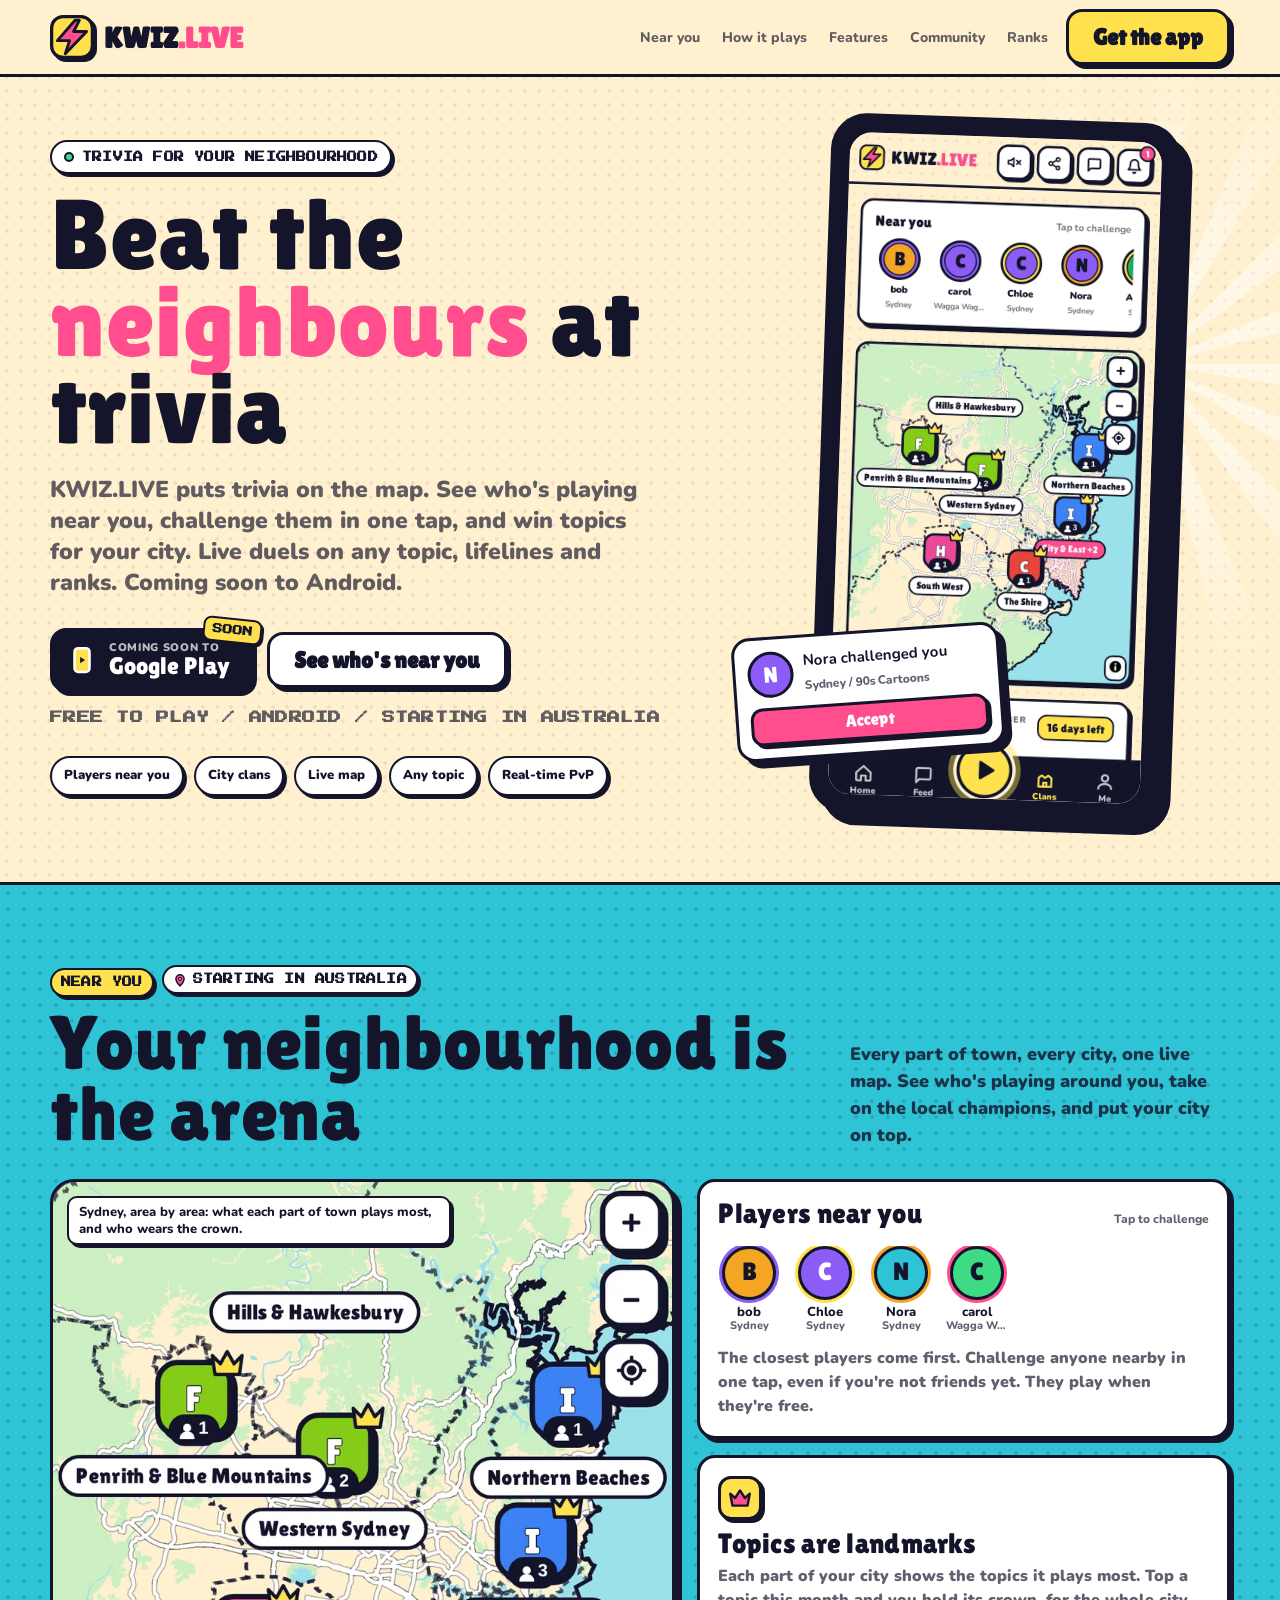
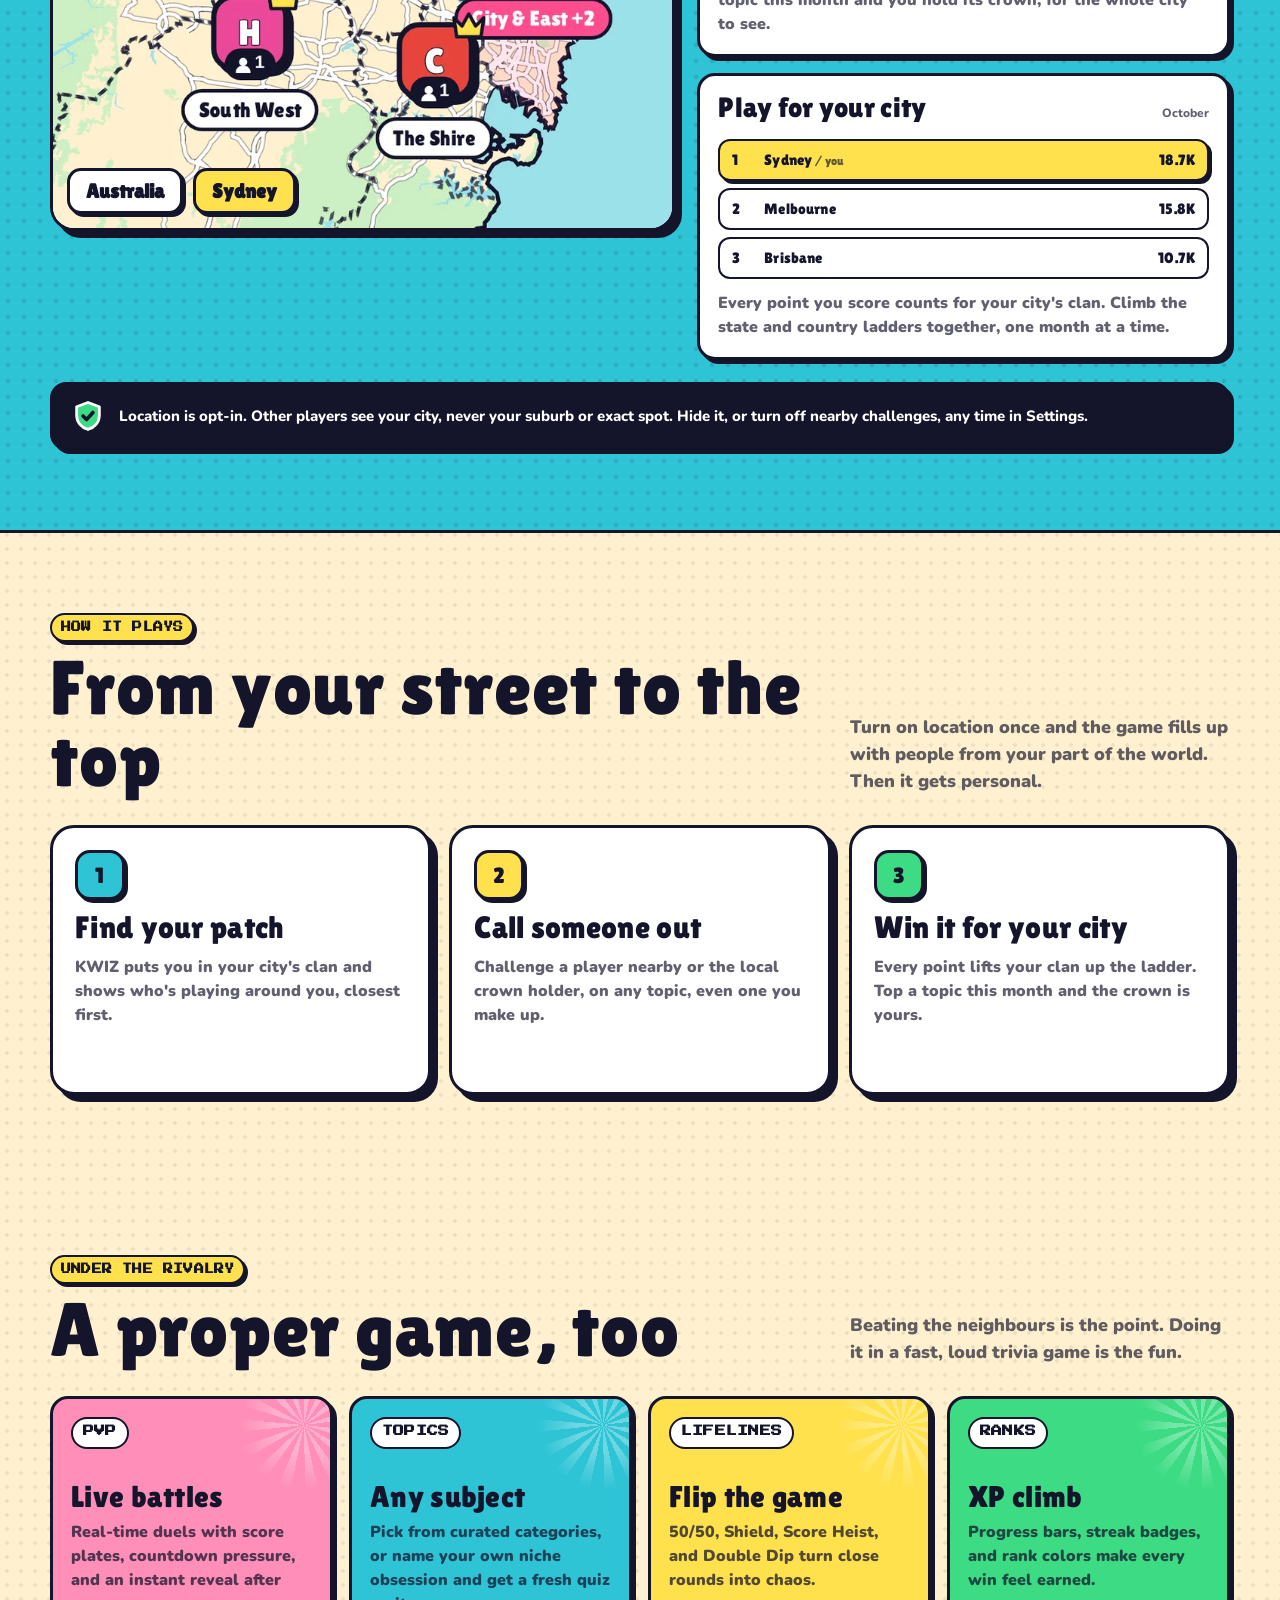
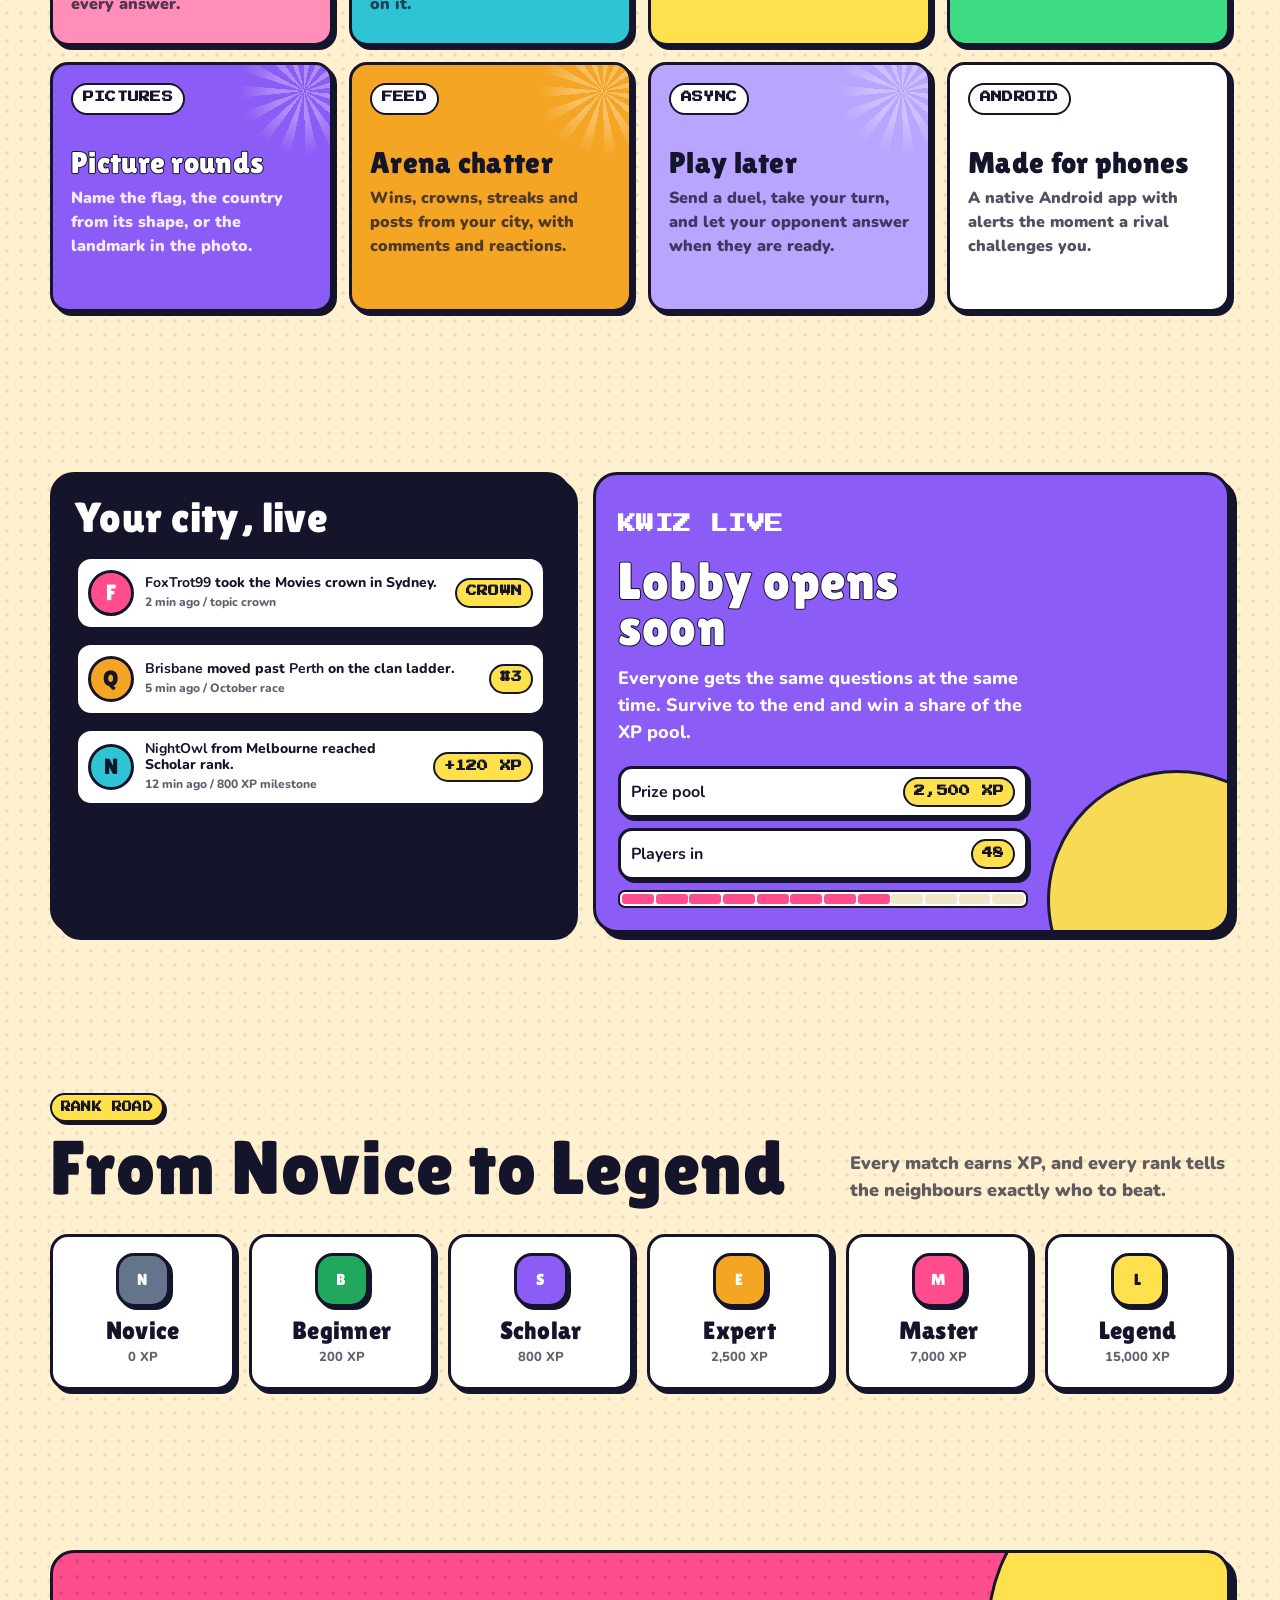
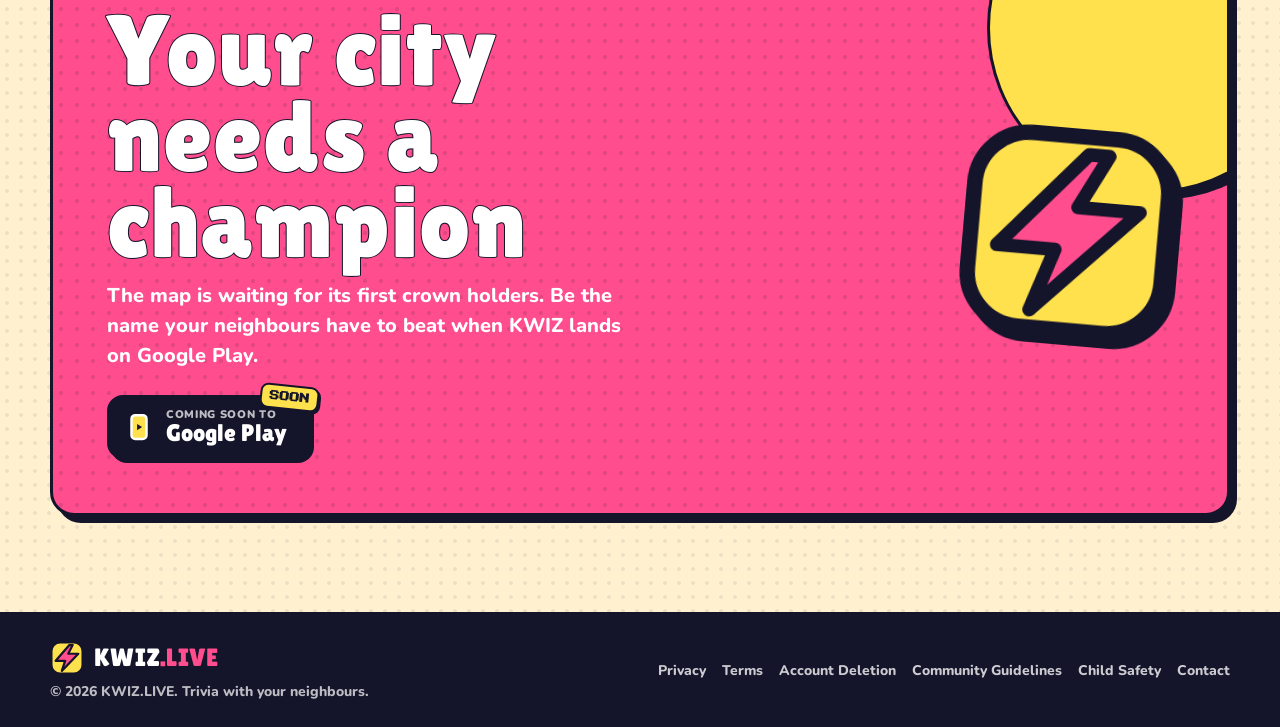
==== commit fa7fc145: "Drop the full stops at the end of headings Co-Authored-By: Claude Opus 5.5 <noreply@anthropic.com>" ====
--- a/index.html
+++ b/index.html
@@ -12,7 +12,7 @@
   <meta property="og:image" content="https://kwiz.live/og-image.png">
   <meta property="og:image:width" content="1200">
   <meta property="og:image:height" content="630">
-  <meta property="og:image:alt" content="KWIZ.LIVE: Beat the neighbours at trivia. The logo beside a game map of Sydney with topic landmarks.">
+  <meta property="og:image:alt" content="KWIZ.LIVE: Beat the neighbours at trivia, beside the logo and a game map of Sydney with topic landmarks.">
   <meta property="og:url" content="https://kwiz.live/">
   <meta property="og:type" content="website">
   <meta name="twitter:card" content="summary_large_image">
@@ -1120,7 +1120,7 @@
       <div class="hero-inner">
         <div>
           <p class="eyebrow pixel reveal"><span class="eyebrow-dot blink" aria-hidden="true"></span> Trivia for your neighbourhood</p>
-          <h1 class="display reveal" id="hero-title">Beat the <span class="pink-word">neighbours</span> at trivia.</h1>
+          <h1 class="display reveal" id="hero-title">Beat the <span class="pink-word">neighbours</span> at trivia</h1>
           <p class="hero-copy reveal">KWIZ.LIVE puts trivia on the map. See who's playing near you, challenge them in one tap, and win topics for your city. Live duels on any topic, lifelines and ranks. Coming soon to Android.</p>
           <div class="hero-actions reveal">
             <div class="store-cta" role="img" aria-label="Coming soon to Google Play"><svg width="30" height="30" viewBox="0 0 24 24" aria-hidden="true"><rect x="6" y="2.5" width="12" height="19" rx="3" fill="#FFE14D" stroke="#fff" stroke-width="2"/><path d="M10.5 9.5v5l4-2.5z" fill="#14142B"/></svg><span><small>Coming soon to</small><strong>Google Play</strong></span><span class="soon pixel" aria-hidden="true">Soon</span></div>
@@ -1158,7 +1158,7 @@
         <div class="section-head">
           <div>
             <p class="reveal"><span class="section-kicker pixel">Near you</span><span class="au-pill pixel"><svg width="14" height="14" viewBox="0 0 24 24" aria-hidden="true"><path d="M12 22s7-6.2 7-12a7 7 0 0 0-14 0c0 5.8 7 12 7 12z" fill="#FF4D8D" stroke="#14142B" stroke-width="2.5"/><circle cx="12" cy="10" r="2.5" fill="#fff" stroke="#14142B" stroke-width="2"/></svg> Starting in Australia</span></p>
-            <h2 class="section-title display reveal" id="nearby-title">Your neighbourhood is the arena.</h2>
+            <h2 class="section-title display reveal" id="nearby-title">Your neighbourhood is the arena</h2>
           </div>
           <p class="section-copy reveal">Every part of town, every city, one live map. See who's playing around you, take on the local champions, and put your city on top.</p>
         </div>
@@ -1213,7 +1213,7 @@
         <div class="section-head">
           <div>
             <p class="section-kicker pixel reveal">How it plays</p>
-            <h2 class="section-title display reveal" id="how-title">From your street to the top.</h2>
+            <h2 class="section-title display reveal" id="how-title">From your street to the top</h2>
           </div>
           <p class="section-copy reveal">Turn on location once and the game fills up with people from your part of the world. Then it gets personal.</p>
         </div>
@@ -1243,7 +1243,7 @@
         <div class="section-head">
           <div>
             <p class="section-kicker pixel reveal">Under the rivalry</p>
-            <h2 class="section-title display reveal" id="features-title">A proper game, too.</h2>
+            <h2 class="section-title display reveal" id="features-title">A proper game, too</h2>
           </div>
           <p class="section-copy reveal">Beating the neighbours is the point. Doing it in a fast, loud trivia game is the fun.</p>
         </div>
@@ -1296,7 +1296,7 @@
     <section id="community" aria-labelledby="community-title">
       <div class="section-inner playground">
         <article class="feed sticker-lg reveal">
-          <h3 class="display" id="community-title">Your city, live.</h3>
+          <h3 class="display" id="community-title">Your city, live</h3>
           <div class="feed-list" role="list">
             <div class="feed-item" role="listitem">
               <div class="avatar display" style="background:var(--pink)">F</div>
@@ -1327,7 +1327,7 @@
 
         <article class="live-panel sticker-lg reveal">
           <p class="pixel">KWIZ Live</p>
-          <h3 class="display stroke">Lobby opens soon.</h3>
+          <h3 class="display stroke">Lobby opens soon</h3>
           <p>Everyone gets the same questions at the same time. Survive to the end and win a share of the XP pool.</p>
           <div class="lobby">
             <div class="lobby-row">
@@ -1351,7 +1351,7 @@
         <div class="section-head">
           <div>
             <p class="section-kicker pixel reveal">Rank road</p>
-            <h2 class="section-title display reveal" id="ranks-title">From Novice to Legend.</h2>
+            <h2 class="section-title display reveal" id="ranks-title">From Novice to Legend</h2>
           </div>
           <p class="section-copy reveal">Every match earns XP, and every rank tells the neighbours exactly who to beat.</p>
         </div>
@@ -1395,7 +1395,7 @@
       <div class="section-inner">
         <div class="cta-card sticker-lg reveal">
           <div>
-            <h2 class="display stroke" id="cta-title">Your city needs a champion.</h2>
+            <h2 class="display stroke" id="cta-title">Your city needs a champion</h2>
             <p>The map is waiting for its first crown holders. Be the name your neighbours have to beat when KWIZ lands on Google Play.</p>
             <div class="store-cta breathe" role="img" aria-label="Coming soon to Google Play"><svg width="30" height="30" viewBox="0 0 24 24" aria-hidden="true"><rect x="6" y="2.5" width="12" height="19" rx="3" fill="#FFE14D" stroke="#fff" stroke-width="2"/><path d="M10.5 9.5v5l4-2.5z" fill="#14142B"/></svg><span><small>Coming soon to</small><strong>Google Play</strong></span><span class="soon pixel" aria-hidden="true">Soon</span></div>
           </div>
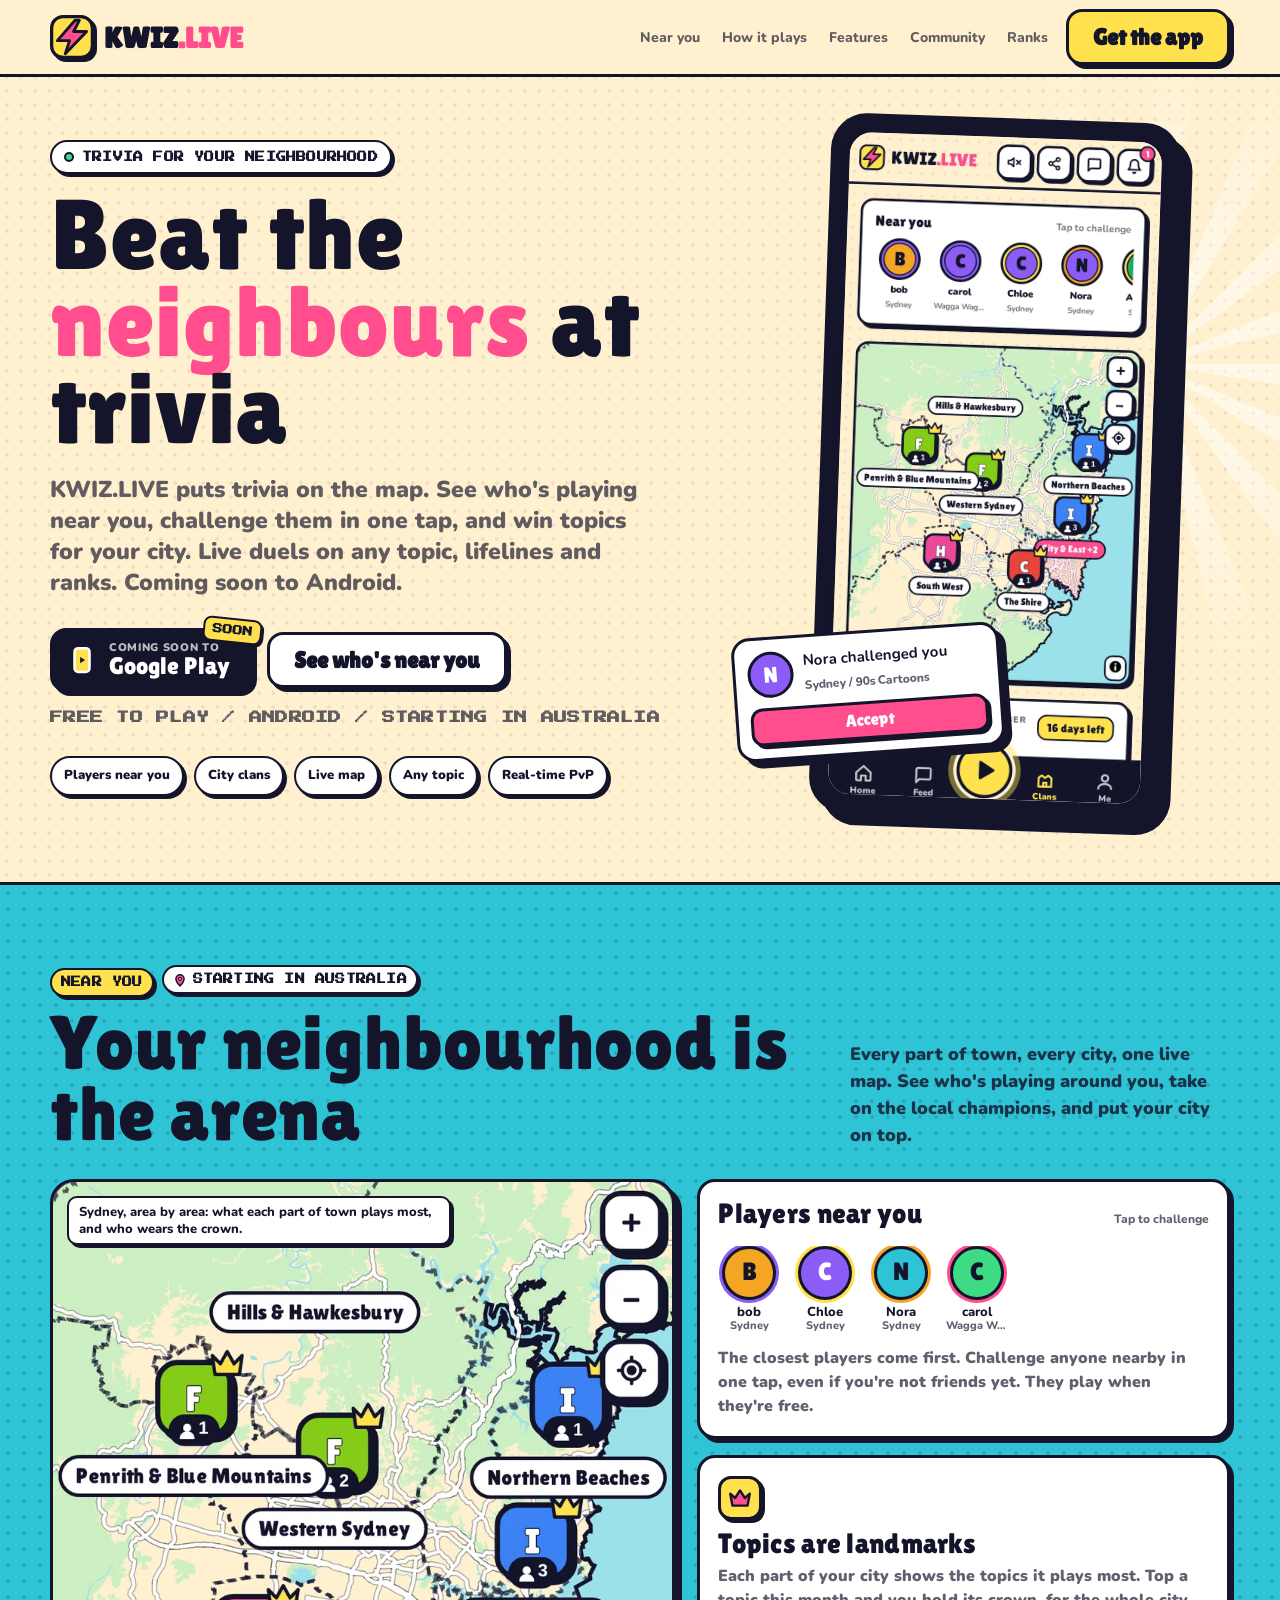
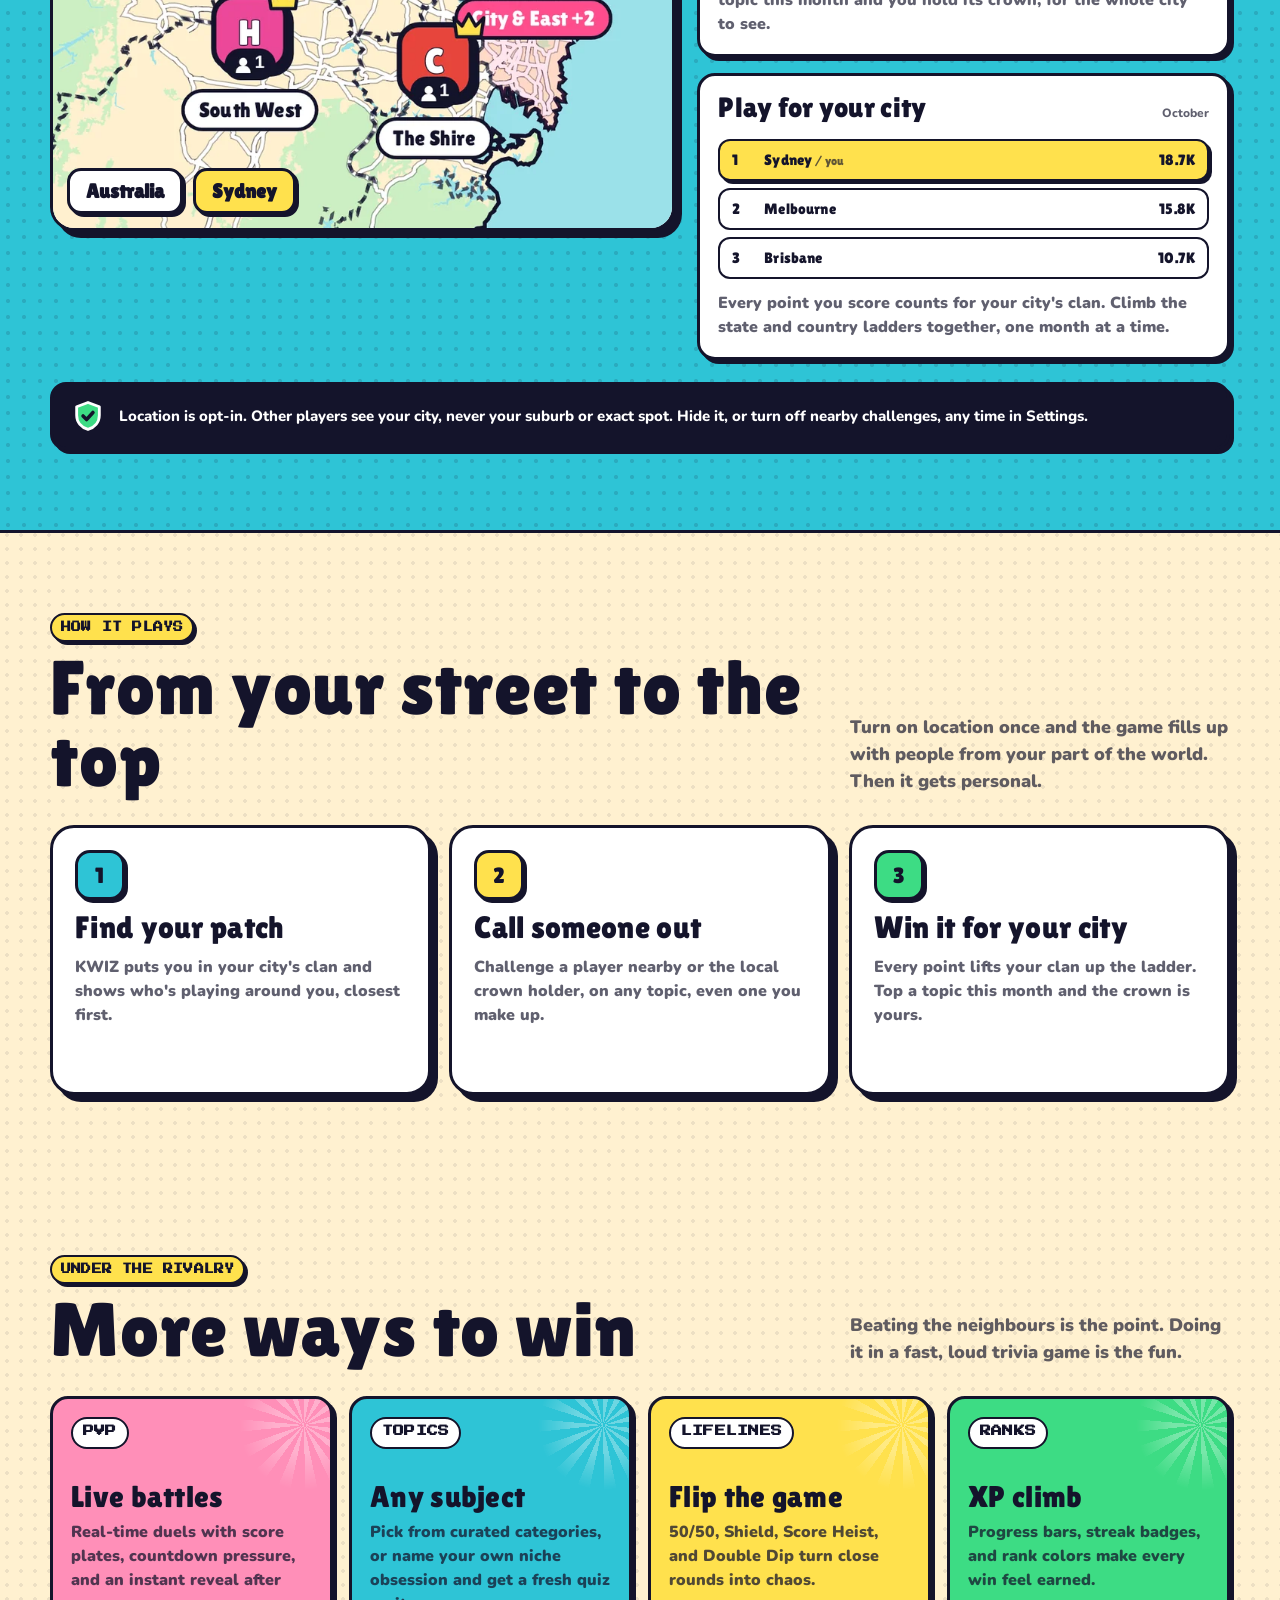
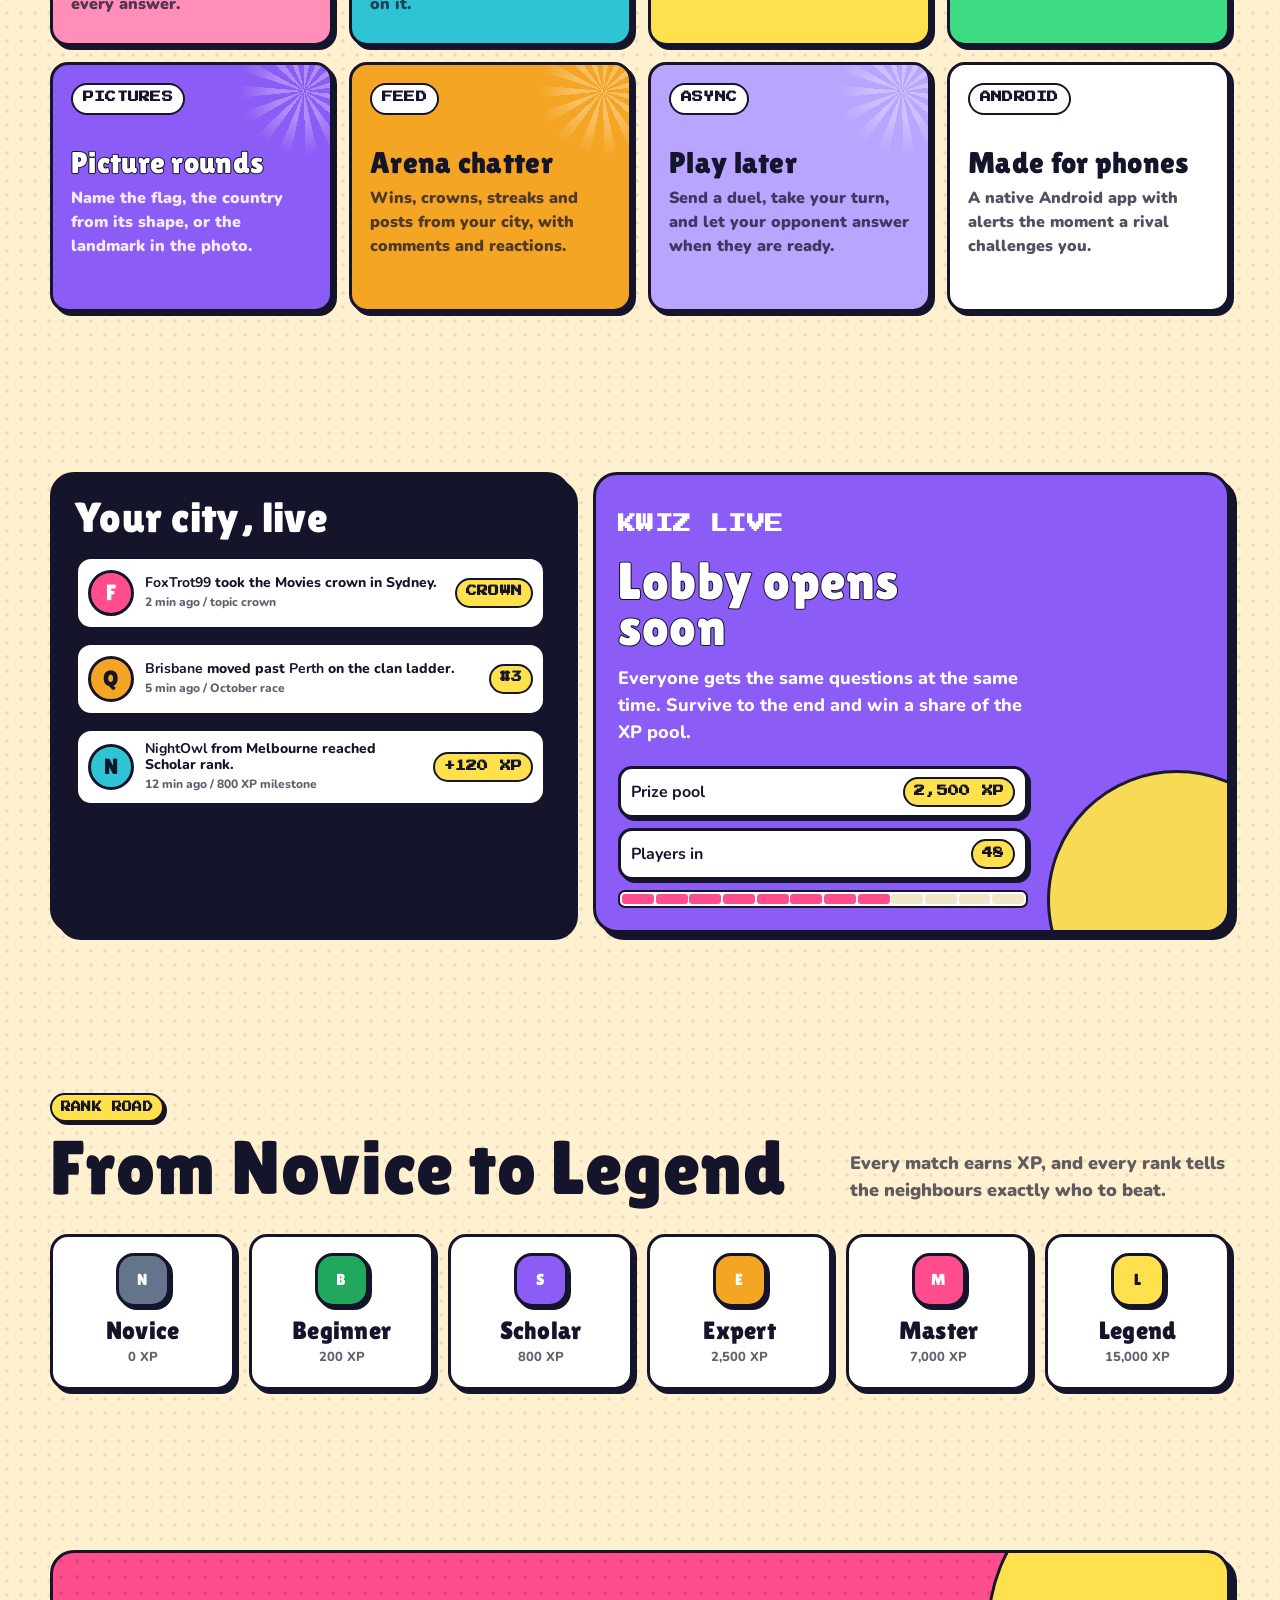
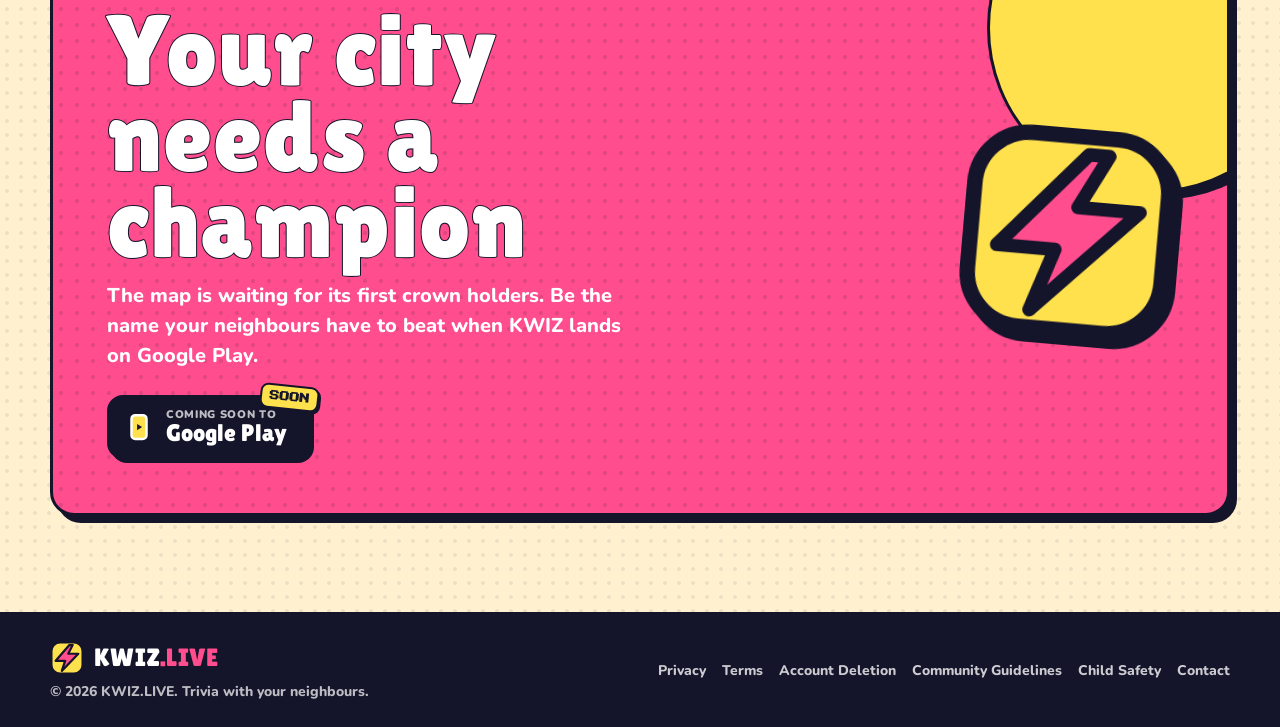
==== commit fada92b3: "Features heading: More ways to win Co-Authored-By: Claude Opus 5.5 <noreply@anthropic.com>" ====
--- a/index.html
+++ b/index.html
@@ -1243,7 +1243,7 @@
         <div class="section-head">
           <div>
             <p class="section-kicker pixel reveal">Under the rivalry</p>
-            <h2 class="section-title display reveal" id="features-title">A proper game, too</h2>
+            <h2 class="section-title display reveal" id="features-title">More ways to win</h2>
           </div>
           <p class="section-copy reveal">Beating the neighbours is the point. Doing it in a fast, loud trivia game is the fun.</p>
         </div>
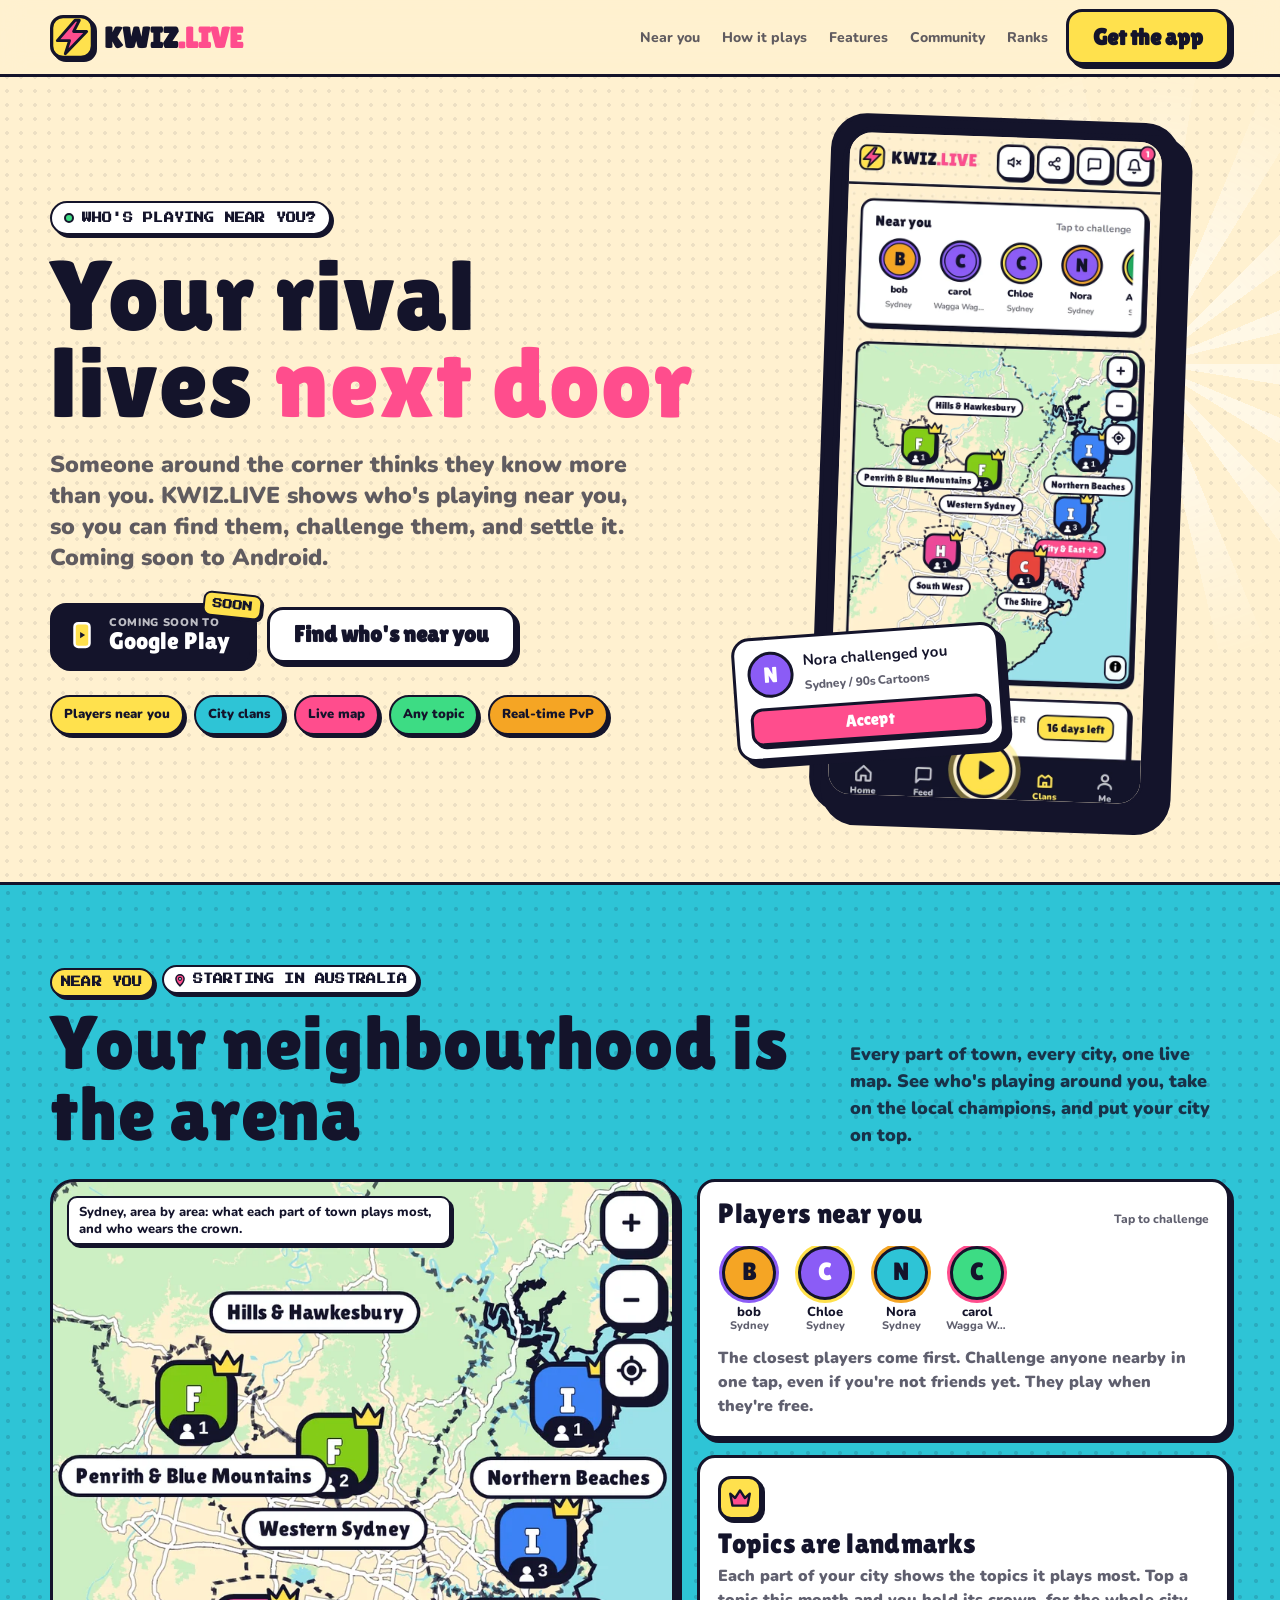
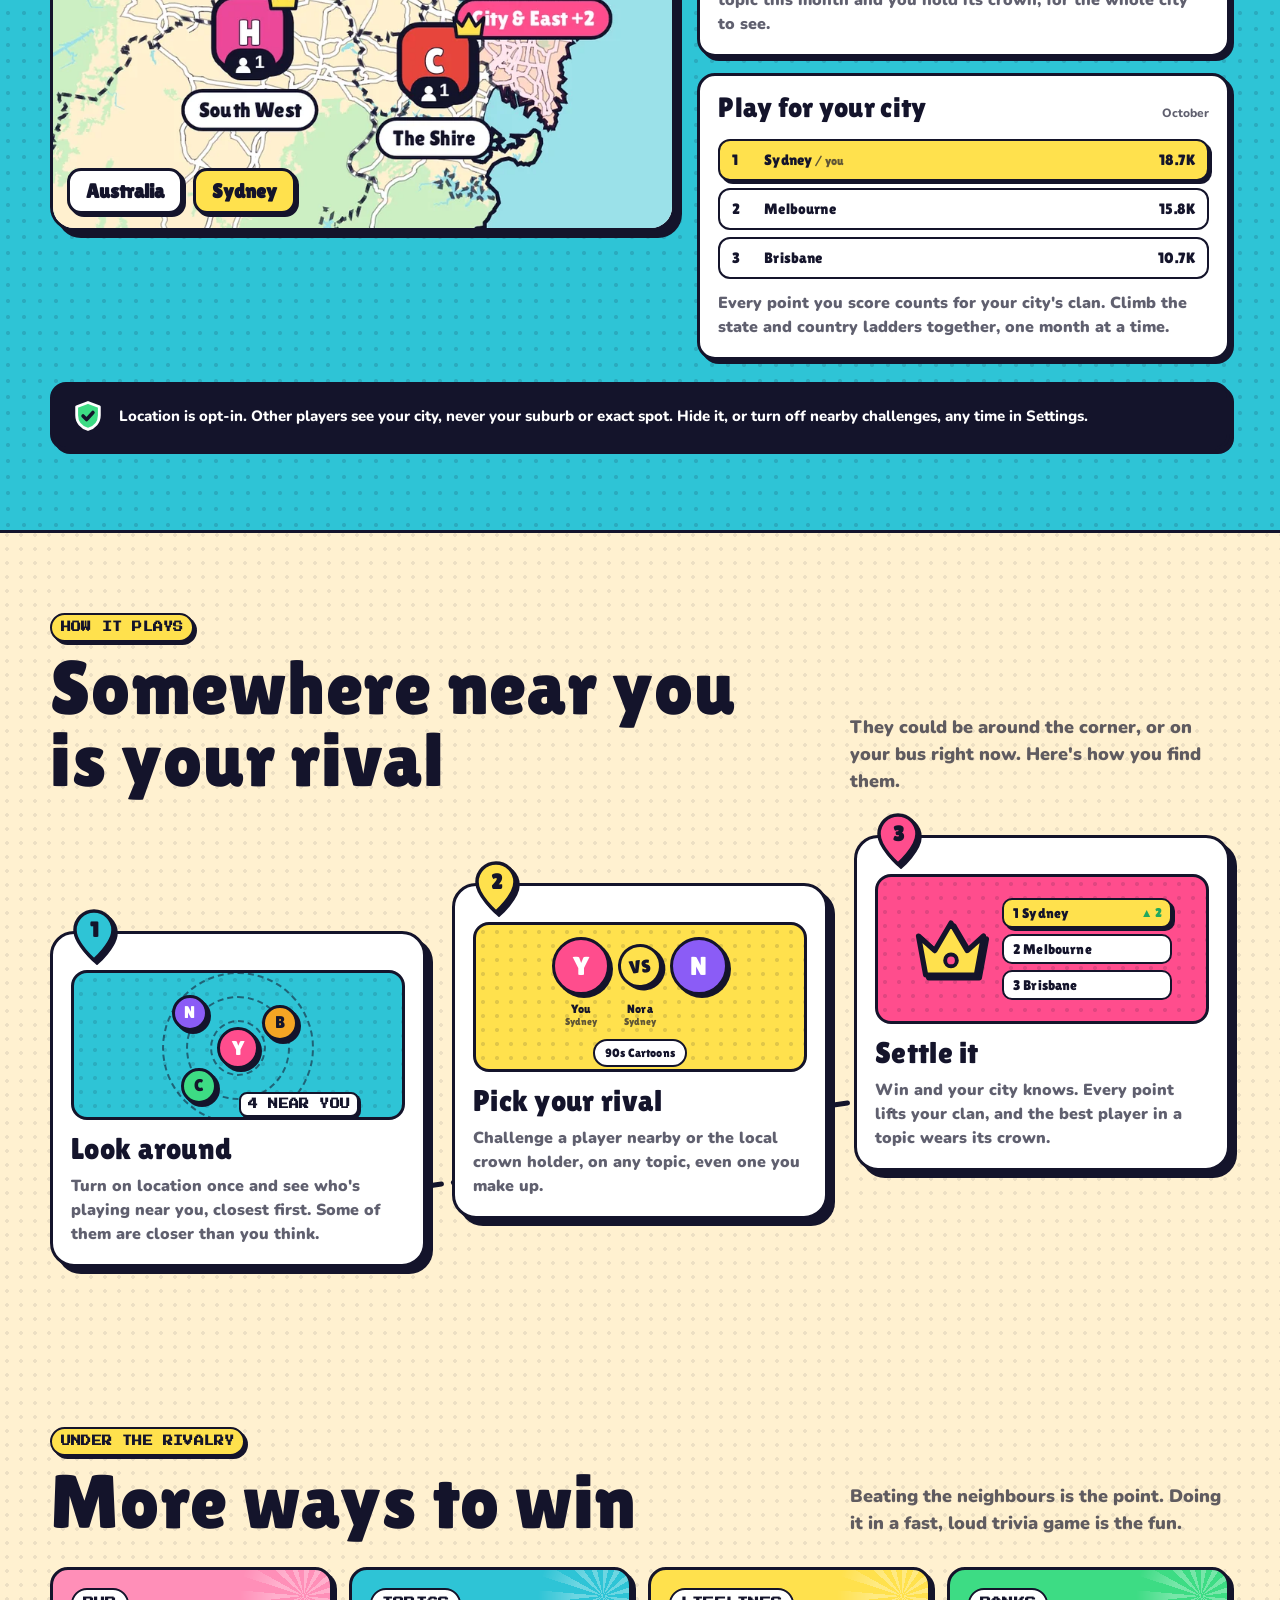
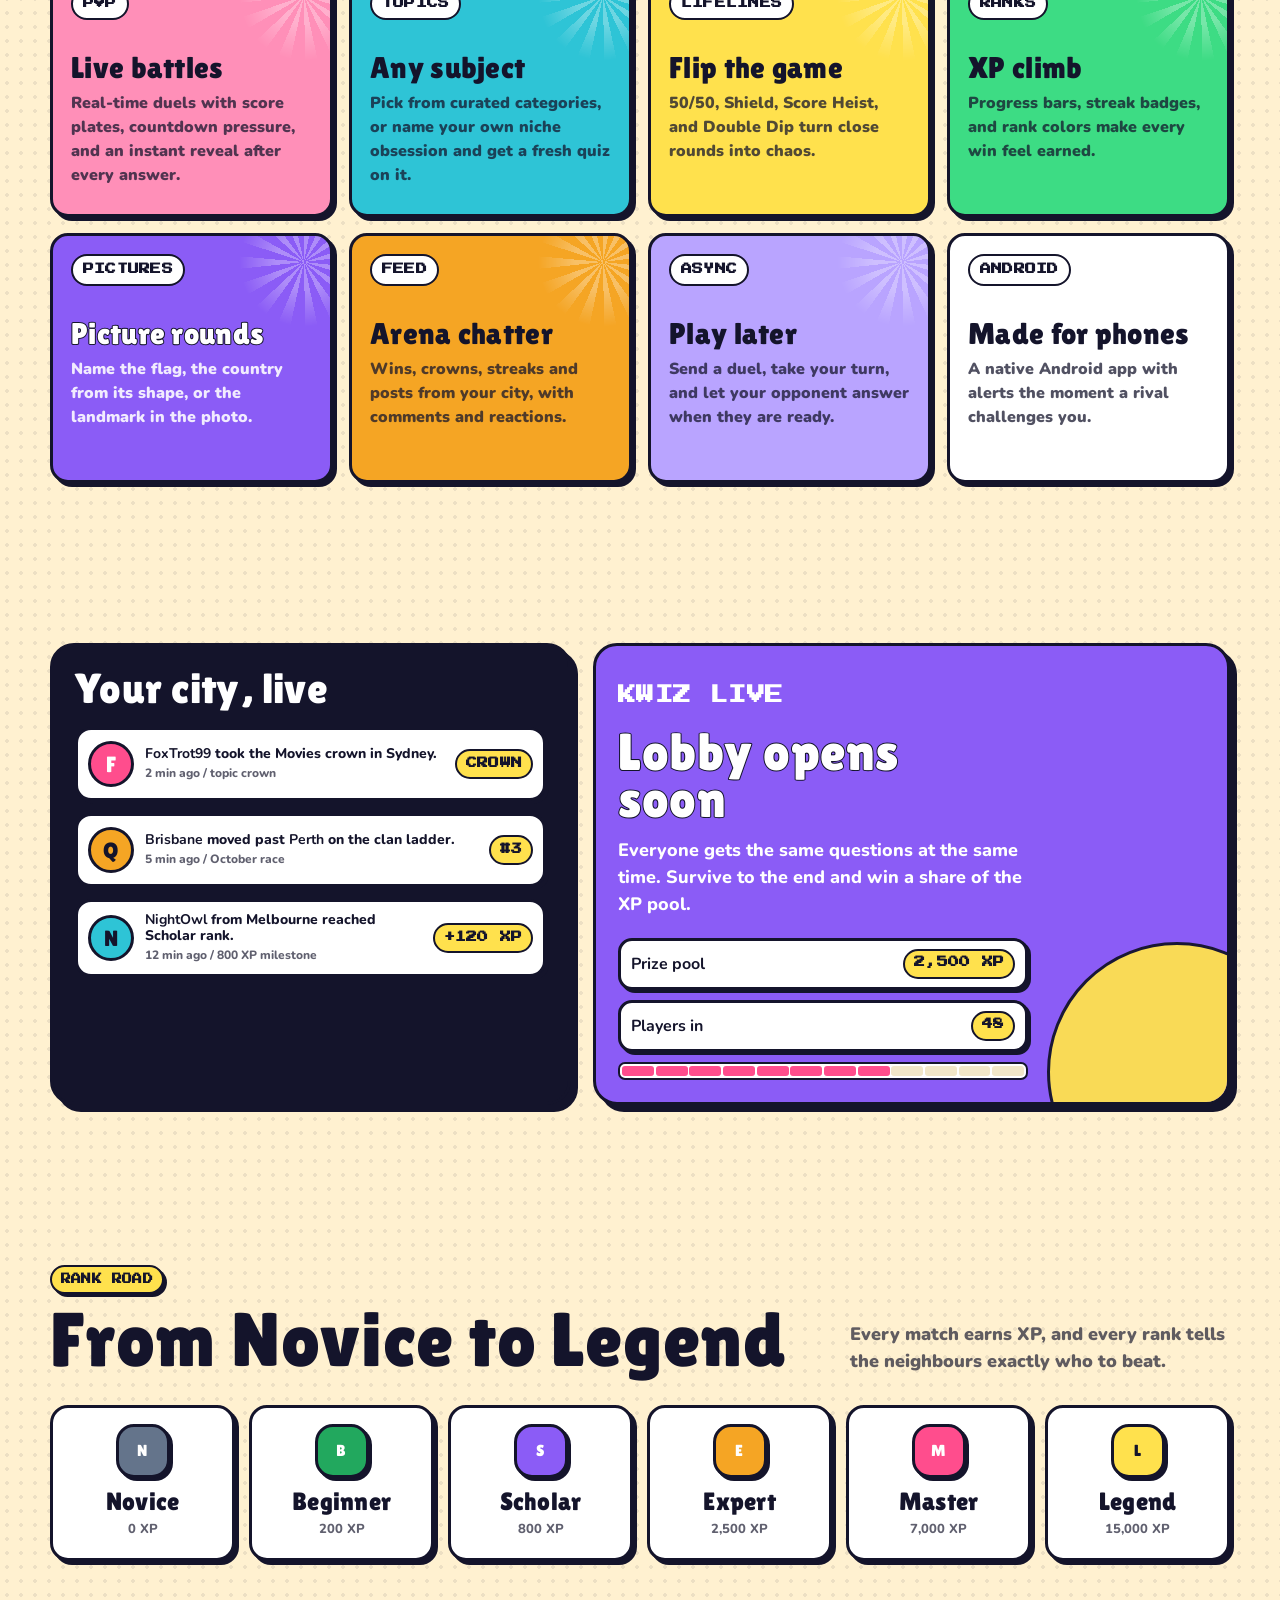
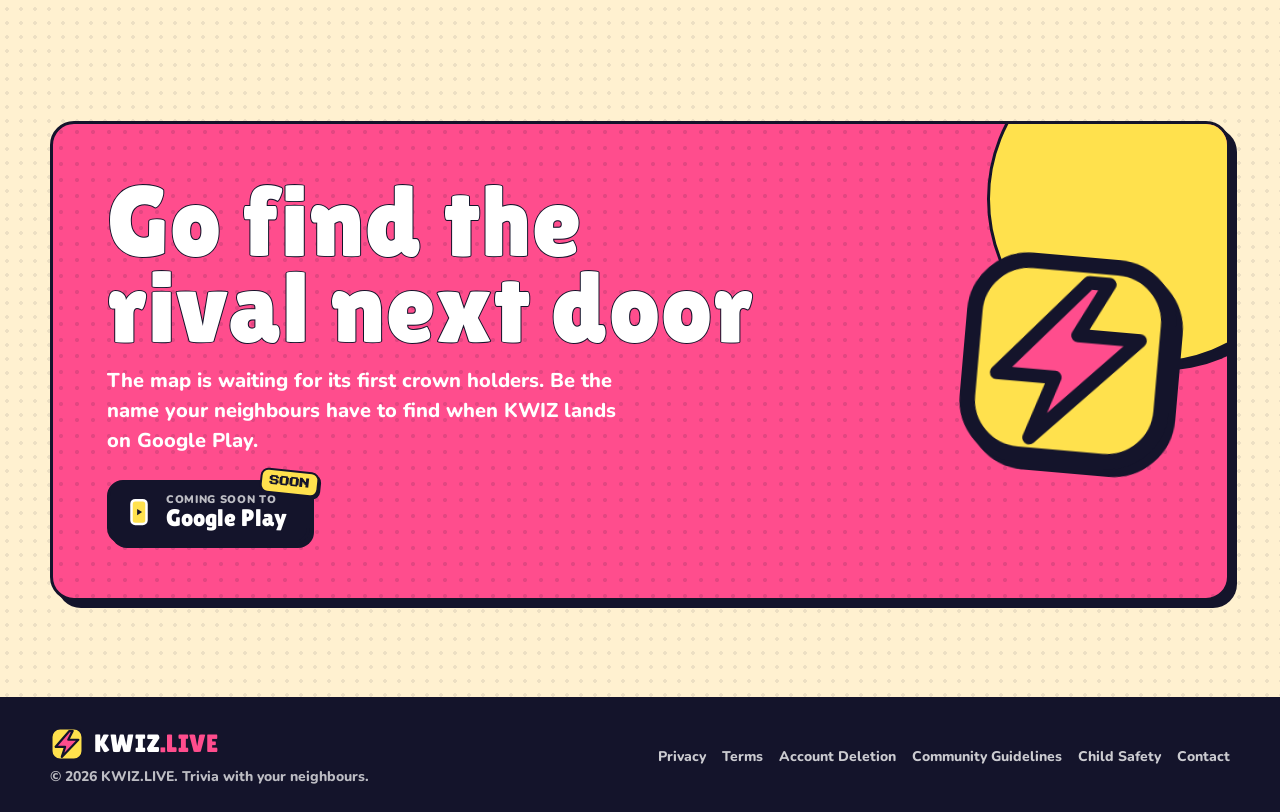
==== commit ae0e987d: "Lead with finding your neighbour; How it plays becomes a climb - Hero: "Your rival lives next door" " ====
--- a/index.html
+++ b/index.html
@@ -3,21 +3,21 @@
 <head>
   <meta charset="UTF-8">
   <meta name="viewport" content="width=device-width, initial-scale=1.0">
-  <title>KWIZ.LIVE - Trivia with your neighbours</title>
-  <meta name="description" content="KWIZ.LIVE is multiplayer trivia for your neighbourhood: see who plays near you, challenge them in one tap, and win topics for your city on a live map. Coming soon to Android.">
+  <title>KWIZ.LIVE - Your trivia rival lives next door</title>
+  <meta name="description" content="Someone near you thinks they know more than you. KWIZ.LIVE shows who's playing in your neighbourhood, so you can challenge them in one tap and win topics for your city. Coming soon to Android.">
   <meta name="theme-color" content="#FFF1D0">
   <meta property="og:site_name" content="KWIZ.LIVE">
-  <meta property="og:title" content="KWIZ.LIVE - Trivia with your neighbours">
-  <meta property="og:description" content="See who's playing near you, challenge them in one tap, and win topics for your city. Coming soon to Google Play.">
+  <meta property="og:title" content="KWIZ.LIVE - Your trivia rival lives next door">
+  <meta property="og:description" content="Someone near you is playing. Find them, challenge them, settle it. Coming soon to Google Play.">
   <meta property="og:image" content="https://kwiz.live/og-image.png">
   <meta property="og:image:width" content="1200">
   <meta property="og:image:height" content="630">
-  <meta property="og:image:alt" content="KWIZ.LIVE: Beat the neighbours at trivia, beside the logo and a game map of Sydney with topic landmarks.">
+  <meta property="og:image:alt" content="KWIZ.LIVE: Your rival lives next door, beside the logo and a game map of Sydney with topic landmarks.">
   <meta property="og:url" content="https://kwiz.live/">
   <meta property="og:type" content="website">
   <meta name="twitter:card" content="summary_large_image">
-  <meta name="twitter:title" content="KWIZ.LIVE - Trivia with your neighbours">
-  <meta name="twitter:description" content="See who's playing near you, challenge them in one tap, and win topics for your city. Coming soon to Google Play.">
+  <meta name="twitter:title" content="KWIZ.LIVE - Your trivia rival lives next door">
+  <meta name="twitter:description" content="Someone near you is playing. Find them, challenge them, settle it. Coming soon to Google Play.">
   <meta name="twitter:image" content="https://kwiz.live/og-image.png">
   <link rel="canonical" href="https://kwiz.live/">
   <link rel="icon" href="/kwiz-logo.svg" type="image/svg+xml">
@@ -360,12 +360,6 @@
       margin-top: 30px;
     }
 
-    .hero-note {
-      margin-top: 16px;
-      color: var(--muted);
-      font-size: 13px;
-      font-weight: 900;
-    }
 
     .stat-row {
       display: flex;
@@ -389,6 +383,11 @@
       font-size: 13px;
       font-weight: 900;
     }
+    .stat-pill:nth-child(5n+1) { background: var(--yellow); }
+    .stat-pill:nth-child(5n+2) { background: var(--teal); }
+    .stat-pill:nth-child(5n+3) { background: var(--pink); }
+    .stat-pill:nth-child(5n+4) { background: var(--green); }
+    .stat-pill:nth-child(5n+5) { background: var(--orange); }
 
     .phone-wrap {
       position: relative;
@@ -657,39 +656,141 @@
       box-shadow: var(--shadow-sm);
     }
 
-    .steps {
+    /* How it plays: three stops climbing a dashed road, street → city → crown */
+    .route {
+      position: relative;
       display: grid;
       grid-template-columns: repeat(3, 1fr);
-      gap: 18px;
-    }
-
+      gap: 26px;
+      align-items: end;
+      padding-top: 10px;
+    }
+    .route-road {
+      position: absolute;
+      inset: 0;
+      width: 100%;
+      height: 100%;
+      z-index: 0;
+      pointer-events: none;
+    }
     .step {
-      min-height: 270px;
-      padding: 22px;
+      position: relative;
+      z-index: 1;
+      padding: 18px;
       display: flex;
       flex-direction: column;
-      gap: 12px;
-    }
-
-    .step-number {
-      width: 50px;
-      height: 50px;
-      border: 3px solid var(--ink);
-      border-radius: 15px;
+      gap: 10px;
+      background: #fff;
+    }
+    .route { margin-top: 126px; }
+    .step.s2 { translate: 0 -48px; }
+    .step.s3 { translate: 0 -96px; }
+    .step-pin {
+      position: absolute;
+      top: -26px;
+      left: 18px;
+      width: 46px;
+      height: 54px;
+      filter: drop-shadow(3px 3px 0 var(--ink));
+    }
+    .step-scene {
+      height: 150px;
+      margin: 18px 0 4px;
+      border: 3px solid var(--ink);
+      border-radius: 16px;
+      background-color: var(--tile);
+      background-image: radial-gradient(rgba(20, 20, 43, 0.13) 2px, transparent 2.2px);
+      background-size: 14px 14px;
+      display: grid;
+      place-items: center;
+      padding: 12px;
+      overflow: hidden;
+    }
+    .step h3 {
+      font-size: 30px;
+      line-height: 0.98;
+    }
+    .step p { color: var(--muted); font-weight: 900; }
+
+    /* Scene 1: a radar of who's around you */
+    .radar { position: relative; width: 150px; height: 126px; }
+    .radar .ring {
+      position: absolute;
+      left: 50%;
+      top: 50%;
+      border: 2px dashed rgba(20, 20, 43, 0.55);
+      border-radius: 999px;
+      translate: -50% -50%;
+    }
+    .radar .r1 { width: 56px; height: 56px; }
+    .radar .r2 { width: 104px; height: 104px; }
+    .radar .r3 { width: 152px; height: 152px; animation: pulse 2.4s ease-out infinite; }
+    @keyframes pulse { from { opacity: 0.9; scale: 0.7; } to { opacity: 0; scale: 1.08; } }
+    .radar .avatar { position: absolute; width: 36px; height: 36px; font-size: 17px; translate: -50% -50%; box-shadow: var(--shadow-sm); }
+    .radar .me { left: 50%; top: 50%; width: 42px; height: 42px; font-size: 20px; }
+    .radar .dot { left: var(--x); top: var(--y); }
+    .radar-label {
+      position: absolute;
+      right: -46px;
+      bottom: -6px;
+      padding: 3px 7px;
+      border: 2px solid var(--ink);
+      border-radius: 8px;
+      background: #fff;
+      box-shadow: 2px 2px 0 var(--ink);
+      white-space: nowrap;
+    }
+
+    /* Scene 2: a challenge */
+    .vs {
+      display: grid;
+      grid-template-columns: auto auto auto;
+      align-items: center;
+      gap: 8px;
+      justify-items: center;
+    }
+    .vs .avatar { width: 58px; height: 58px; font-size: 26px; box-shadow: var(--shadow-sm); }
+    .vs .vs-badge {
+      width: 44px;
+      height: 44px;
+      border: 3px solid var(--ink);
+      border-radius: 999px;
+      background: var(--yellow);
       box-shadow: var(--shadow-sm);
       display: grid;
       place-items: center;
-      background: var(--tile);
-      color: var(--ink);
-      font-size: 22px;
-    }
-
-    .step h3 {
-      font-size: 31px;
-      line-height: 0.98;
-    }
-
-    .step p { color: var(--muted); font-weight: 900; }
+      font-size: 18px;
+      transform: rotate(-8deg);
+    }
+    .vs .who { grid-row: 2; font-size: 12px; text-align: center; line-height: 1.1; }
+    .vs .who small { display: block; color: var(--muted); font-size: 10px; }
+    .vs .topic {
+      grid-column: 1 / -1;
+      margin-top: 4px;
+      padding: 3px 10px;
+      border: 2px solid var(--ink);
+      border-radius: 999px;
+      background: #fff;
+      font-size: 12px;
+    }
+
+    /* Scene 3: crown + the climb */
+    .crown-scene { display: grid; grid-template-columns: auto 1fr; gap: 12px; align-items: center; width: 100%; max-width: 260px; }
+    .crown-scene .big-crown { filter: drop-shadow(3px 3px 0 var(--ink)); }
+    .climb { display: grid; gap: 6px; }
+    .climb span {
+      display: flex;
+      align-items: center;
+      justify-content: space-between;
+      height: 30px;
+      padding: 0 9px;
+      border: 2px solid var(--ink);
+      border-radius: 10px;
+      background: #fff;
+      font-size: 14px;
+    }
+    .climb span.up { background: var(--yellow); box-shadow: var(--shadow-sm); }
+    .climb b { color: var(--green-dark); font-size: 12px; }
 
     .features {
       display: grid;
@@ -1049,7 +1150,10 @@
       .cta-card {
         grid-template-columns: 1fr;
       }
-      .steps { grid-template-columns: 1fr; }
+      .route { grid-template-columns: 1fr; gap: 40px; padding-top: 30px; }
+      .route-road { display: none; }
+      .route { margin-top: 0; }
+      .step.s2, .step.s3 { translate: none; }
       .features { grid-template-columns: repeat(2, 1fr); }
       .rank-strip {
         overflow-x: auto;
@@ -1119,14 +1223,13 @@
     <section class="hero" aria-labelledby="hero-title">
       <div class="hero-inner">
         <div>
-          <p class="eyebrow pixel reveal"><span class="eyebrow-dot blink" aria-hidden="true"></span> Trivia for your neighbourhood</p>
-          <h1 class="display reveal" id="hero-title">Beat the <span class="pink-word">neighbours</span> at trivia</h1>
-          <p class="hero-copy reveal">KWIZ.LIVE puts trivia on the map. See who's playing near you, challenge them in one tap, and win topics for your city. Live duels on any topic, lifelines and ranks. Coming soon to Android.</p>
+          <p class="eyebrow pixel reveal"><span class="eyebrow-dot blink" aria-hidden="true"></span> Who's playing near you?</p>
+          <h1 class="display reveal" id="hero-title">Your rival lives <span class="pink-word" style="white-space:nowrap">next door</span></h1>
+          <p class="hero-copy reveal">Someone around the corner thinks they know more than you. KWIZ.LIVE shows who's playing near you, so you can find them, challenge them, and settle it. Coming soon to Android.</p>
           <div class="hero-actions reveal">
             <div class="store-cta" role="img" aria-label="Coming soon to Google Play"><svg width="30" height="30" viewBox="0 0 24 24" aria-hidden="true"><rect x="6" y="2.5" width="12" height="19" rx="3" fill="#FFE14D" stroke="#fff" stroke-width="2"/><path d="M10.5 9.5v5l4-2.5z" fill="#14142B"/></svg><span><small>Coming soon to</small><strong>Google Play</strong></span><span class="soon pixel" aria-hidden="true">Soon</span></div>
-            <a class="btn secondary press" href="#nearby">See who's near you</a>
+            <a class="btn secondary press" href="#nearby">Find who's near you</a>
           </div>
-          <p class="hero-note pixel reveal">Free to play / Android / Starting in Australia</p>
           <div class="stat-row reveal" aria-label="Game highlights">
             <span class="stat-pill">Players near you</span>
             <span class="stat-pill">City clans</span>
@@ -1213,26 +1316,63 @@
         <div class="section-head">
           <div>
             <p class="section-kicker pixel reveal">How it plays</p>
-            <h2 class="section-title display reveal" id="how-title">From your street to the top</h2>
+            <h2 class="section-title display reveal" id="how-title">Somewhere near you<br> is your rival</h2>
           </div>
-          <p class="section-copy reveal">Turn on location once and the game fills up with people from your part of the world. Then it gets personal.</p>
+          <p class="section-copy reveal">They could be around the corner, or on your bus right now. Here's how you find them.</p>
         </div>
 
-        <div class="steps">
-          <article class="step sticker-lg reveal" style="--tile:var(--teal)">
-            <div class="step-number display">1</div>
-            <h3 class="display">Find your patch</h3>
-            <p>KWIZ puts you in your city's clan and shows who's playing around you, closest first.</p>
+        <div class="route">
+          <svg class="route-road" viewBox="0 0 1000 400" preserveAspectRatio="none" aria-hidden="true">
+            <path d="M40 380 C 220 380, 260 300, 380 300 S 560 230, 680 210 S 880 120, 980 40" fill="none" stroke="#14142B" stroke-width="5" stroke-dasharray="14 12" stroke-linecap="round" vector-effect="non-scaling-stroke"/>
+          </svg>
+
+          <article class="step s1 sticker-lg reveal" style="--tile:var(--teal)">
+            <svg class="step-pin" viewBox="0 0 46 54" aria-hidden="true"><path d="M23 52s19-16.5 19-30A19 19 0 0 0 4 22c0 13.5 19 30 19 30z" fill="#2EC4D6" stroke="#14142B" stroke-width="3.5"/><text x="23" y="29" text-anchor="middle" font-family="Lilita One, sans-serif" font-size="21" fill="#14142B">1</text></svg>
+            <div class="step-scene" aria-hidden="true">
+              <div class="radar">
+                <span class="ring r1"></span><span class="ring r2"></span><span class="ring r3"></span>
+                <span class="me avatar display" style="background:var(--pink)">Y</span>
+                <span class="dot avatar display" style="--x:18%;--y:22%;background:var(--purple)">N</span>
+                <span class="dot avatar display" style="--x:78%;--y:30%;background:var(--orange);color:var(--ink)">B</span>
+                <span class="dot avatar display" style="--x:24%;--y:80%;background:var(--green);color:var(--ink)">C</span>
+                <span class="radar-label pixel">4 near you</span>
+              </div>
+            </div>
+            <h3 class="display">Look around</h3>
+            <p>Turn on location once and see who's playing near you, closest first. Some of them are closer than you think.</p>
           </article>
-          <article class="step sticker-lg reveal" style="--tile:var(--yellow)">
-            <div class="step-number display">2</div>
-            <h3 class="display">Call someone out</h3>
+
+          <article class="step s2 sticker-lg reveal" style="--tile:var(--yellow)">
+            <svg class="step-pin" viewBox="0 0 46 54" aria-hidden="true"><path d="M23 52s19-16.5 19-30A19 19 0 0 0 4 22c0 13.5 19 30 19 30z" fill="#FFE14D" stroke="#14142B" stroke-width="3.5"/><text x="23" y="29" text-anchor="middle" font-family="Lilita One, sans-serif" font-size="21" fill="#14142B">2</text></svg>
+            <div class="step-scene" aria-hidden="true">
+              <div class="vs display">
+                <div class="avatar" style="background:var(--pink)">Y</div>
+                <div class="vs-badge">VS</div>
+                <div class="avatar" style="background:var(--purple)">N</div>
+                <div class="who">You<small>Sydney</small></div>
+                <div></div>
+                <div class="who">Nora<small>Sydney</small></div>
+                <div class="topic">90s Cartoons</div>
+              </div>
+            </div>
+            <h3 class="display">Pick your rival</h3>
             <p>Challenge a player nearby or the local crown holder, on any topic, even one you make up.</p>
           </article>
-          <article class="step sticker-lg reveal" style="--tile:var(--green)">
-            <div class="step-number display">3</div>
-            <h3 class="display">Win it for your city</h3>
-            <p>Every point lifts your clan up the ladder. Top a topic this month and the crown is yours.</p>
+
+          <article class="step s3 sticker-lg reveal" style="--tile:var(--pink)">
+            <svg class="step-pin" viewBox="0 0 46 54" aria-hidden="true"><path d="M23 52s19-16.5 19-30A19 19 0 0 0 4 22c0 13.5 19 30 19 30z" fill="#FF4D8D" stroke="#14142B" stroke-width="3.5"/><text x="23" y="29" text-anchor="middle" font-family="Lilita One, sans-serif" font-size="21" fill="#14142B">3</text></svg>
+            <div class="step-scene" aria-hidden="true">
+              <div class="crown-scene">
+                <svg class="big-crown" width="78" height="66" viewBox="0 0 24 20" aria-hidden="true"><path d="M2 6l5 4.5L12 2l5 8.5L22 6l-2.2 12H4.2z" fill="#FFE14D" stroke="#14142B" stroke-width="1.6" stroke-linejoin="round"/><circle cx="12" cy="13.5" r="1.8" fill="#FF4D8D" stroke="#14142B" stroke-width="1.2"/></svg>
+                <div class="climb display">
+                  <span class="up">1 Sydney <b>&#9650; 2</b></span>
+                  <span>2 Melbourne</span>
+                  <span>3 Brisbane</span>
+                </div>
+              </div>
+            </div>
+            <h3 class="display">Settle it</h3>
+            <p>Win and your city knows. Every point lifts your clan, and the best player in a topic wears its crown.</p>
           </article>
         </div>
       </div>
@@ -1395,8 +1535,8 @@
       <div class="section-inner">
         <div class="cta-card sticker-lg reveal">
           <div>
-            <h2 class="display stroke" id="cta-title">Your city needs a champion</h2>
-            <p>The map is waiting for its first crown holders. Be the name your neighbours have to beat when KWIZ lands on Google Play.</p>
+            <h2 class="display stroke" id="cta-title">Go find the rival next door</h2>
+            <p>The map is waiting for its first crown holders. Be the name your neighbours have to find when KWIZ lands on Google Play.</p>
             <div class="store-cta breathe" role="img" aria-label="Coming soon to Google Play"><svg width="30" height="30" viewBox="0 0 24 24" aria-hidden="true"><rect x="6" y="2.5" width="12" height="19" rx="3" fill="#FFE14D" stroke="#fff" stroke-width="2"/><path d="M10.5 9.5v5l4-2.5z" fill="#14142B"/></svg><span><small>Coming soon to</small><strong>Google Play</strong></span><span class="soon pixel" aria-hidden="true">Soon</span></div>
           </div>
           <svg class="mascot wiggle" viewBox="40 40 432 432" aria-hidden="true"><rect x="56" y="56" width="400" height="400" rx="112" fill="#FFE14D" stroke="#14142B" stroke-width="32"/><path d="M286 92 L112 292 H232 L190 420 L400 202 H272 L328 92 Z" fill="#FF4D8D" stroke="#14142B" stroke-width="28" stroke-linejoin="round"/></svg>
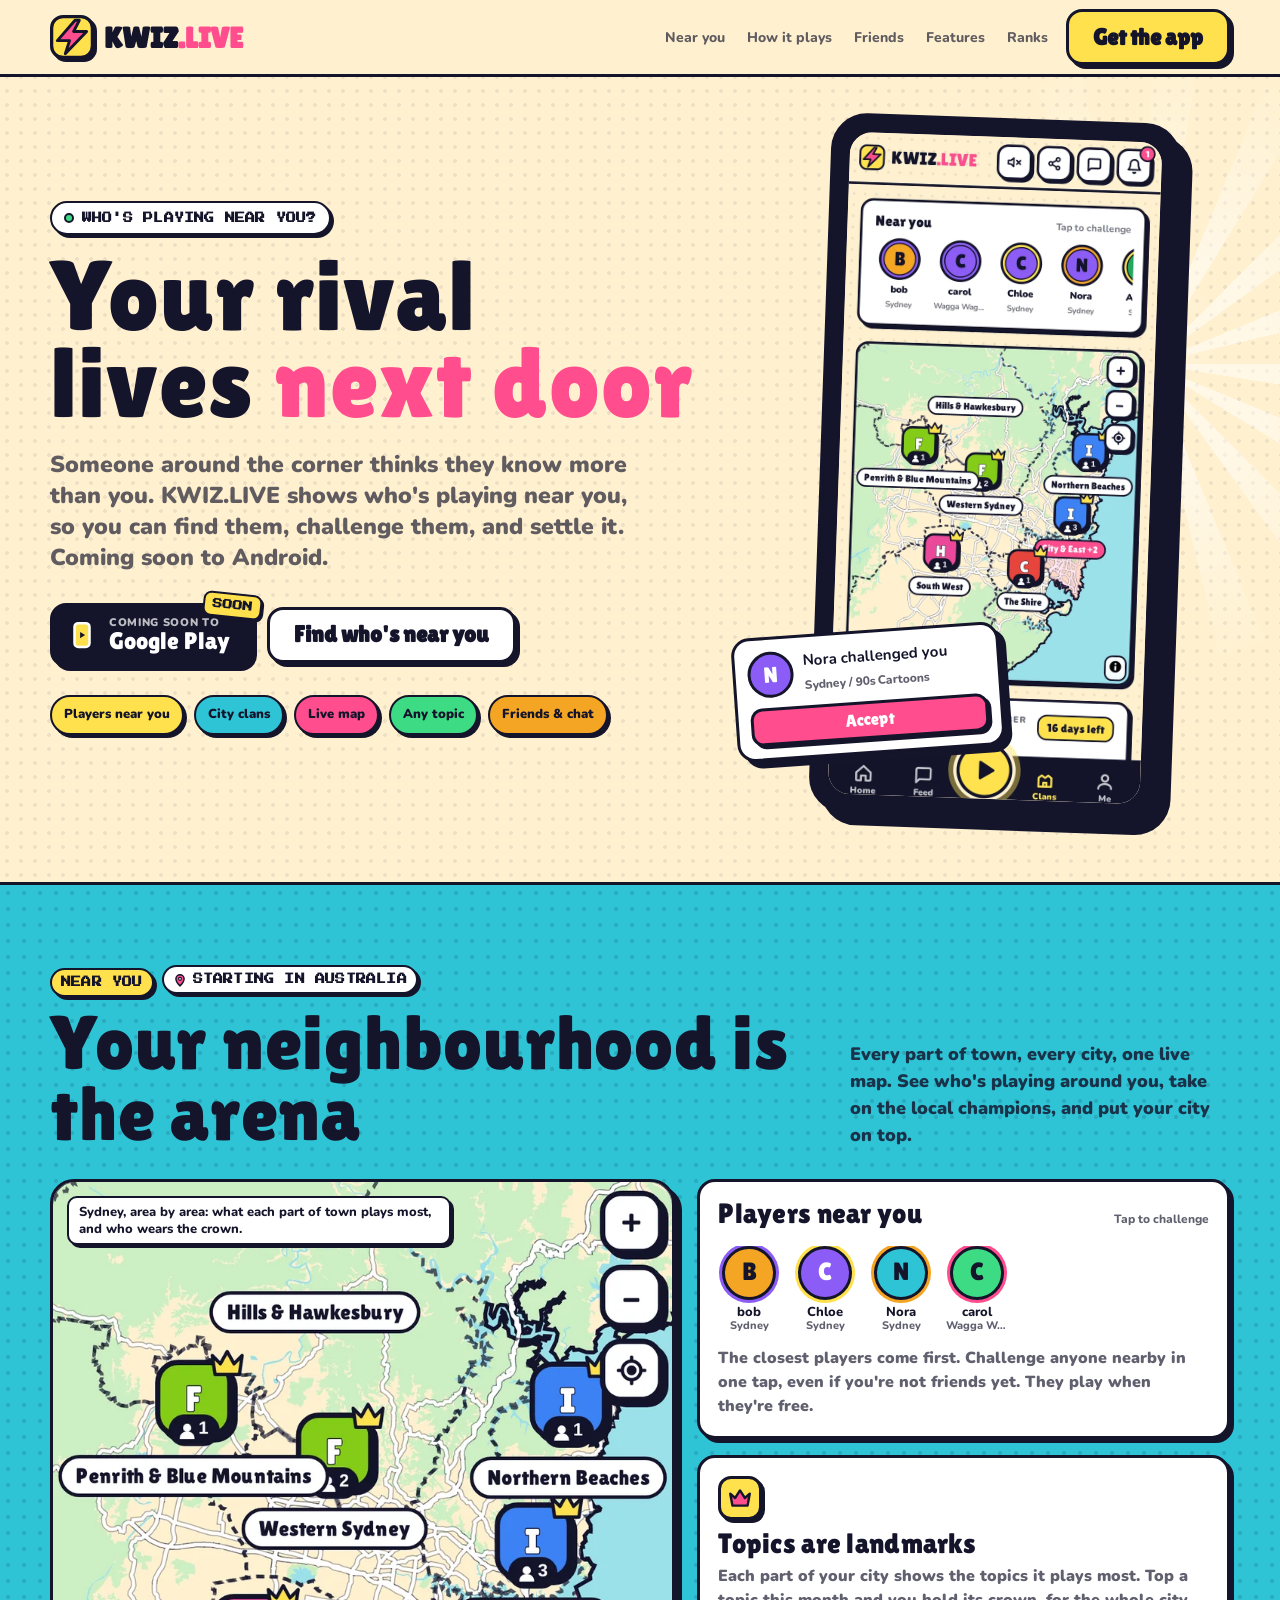
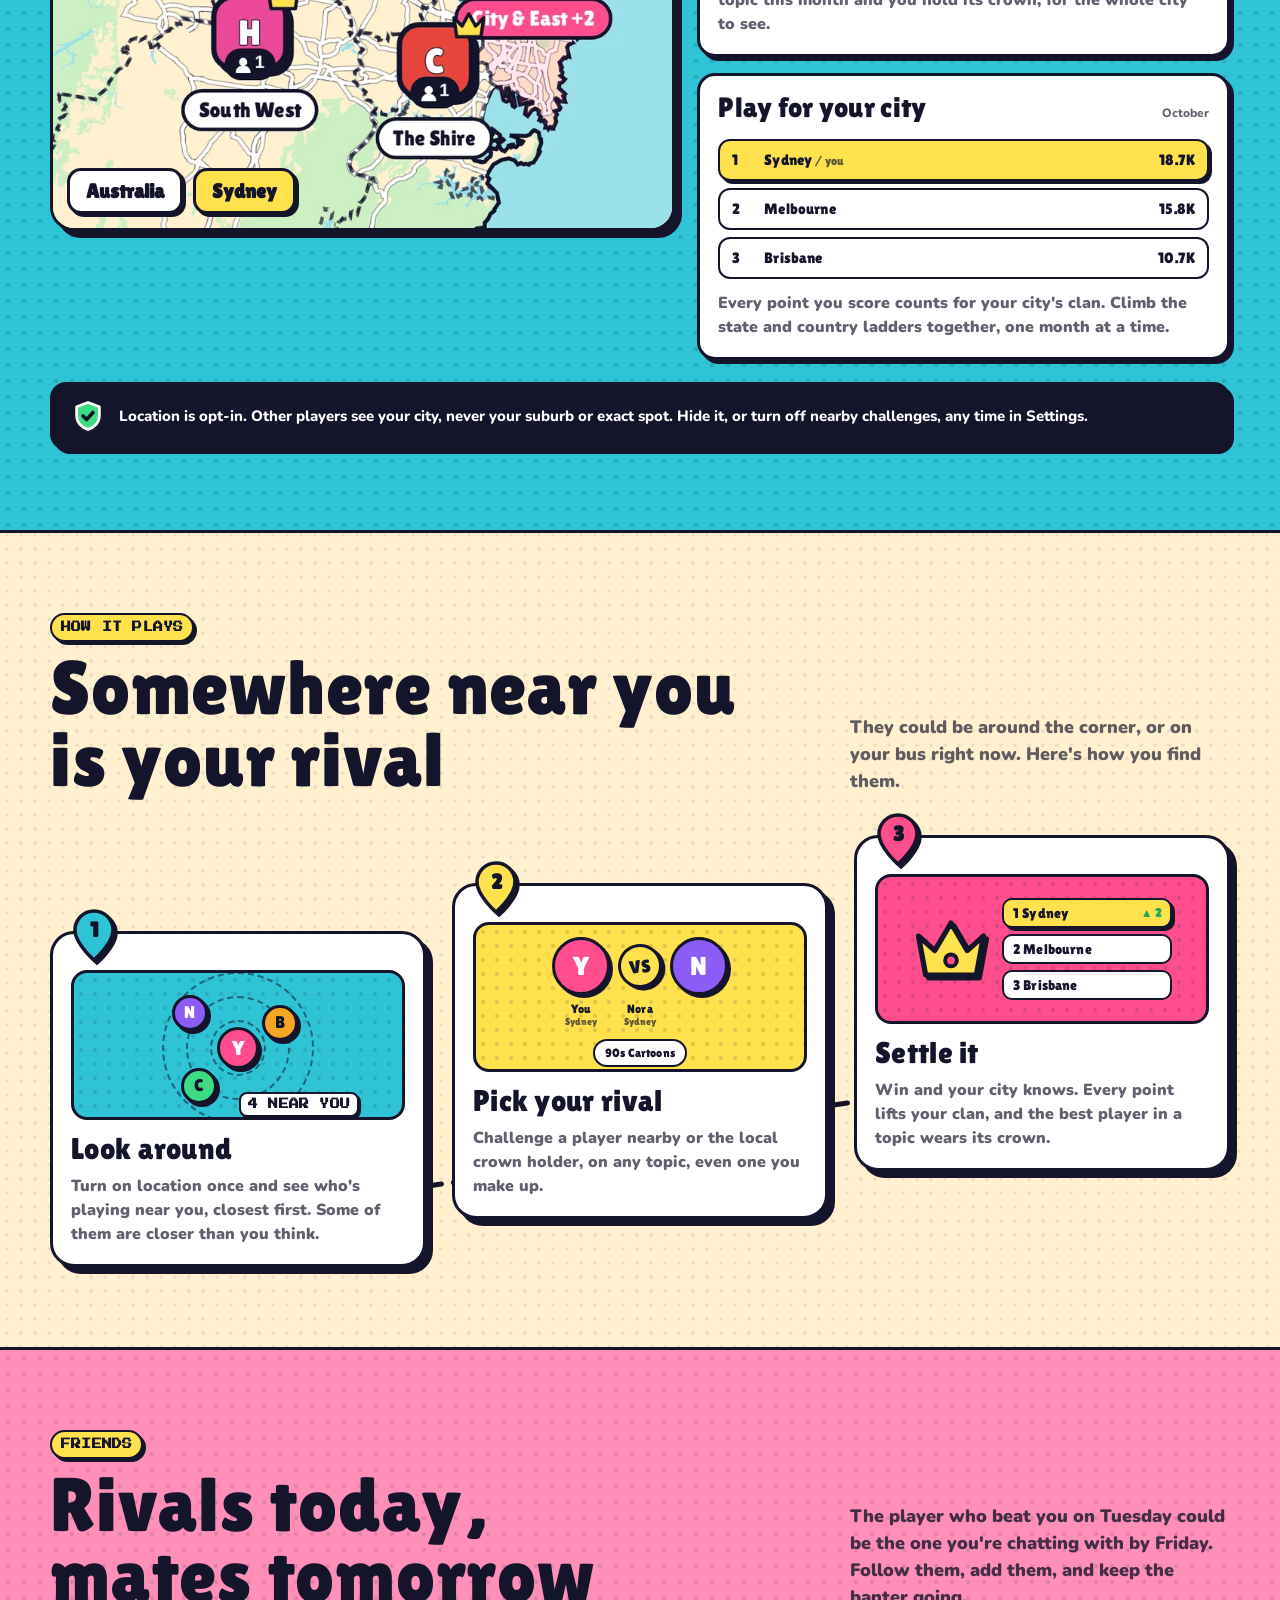
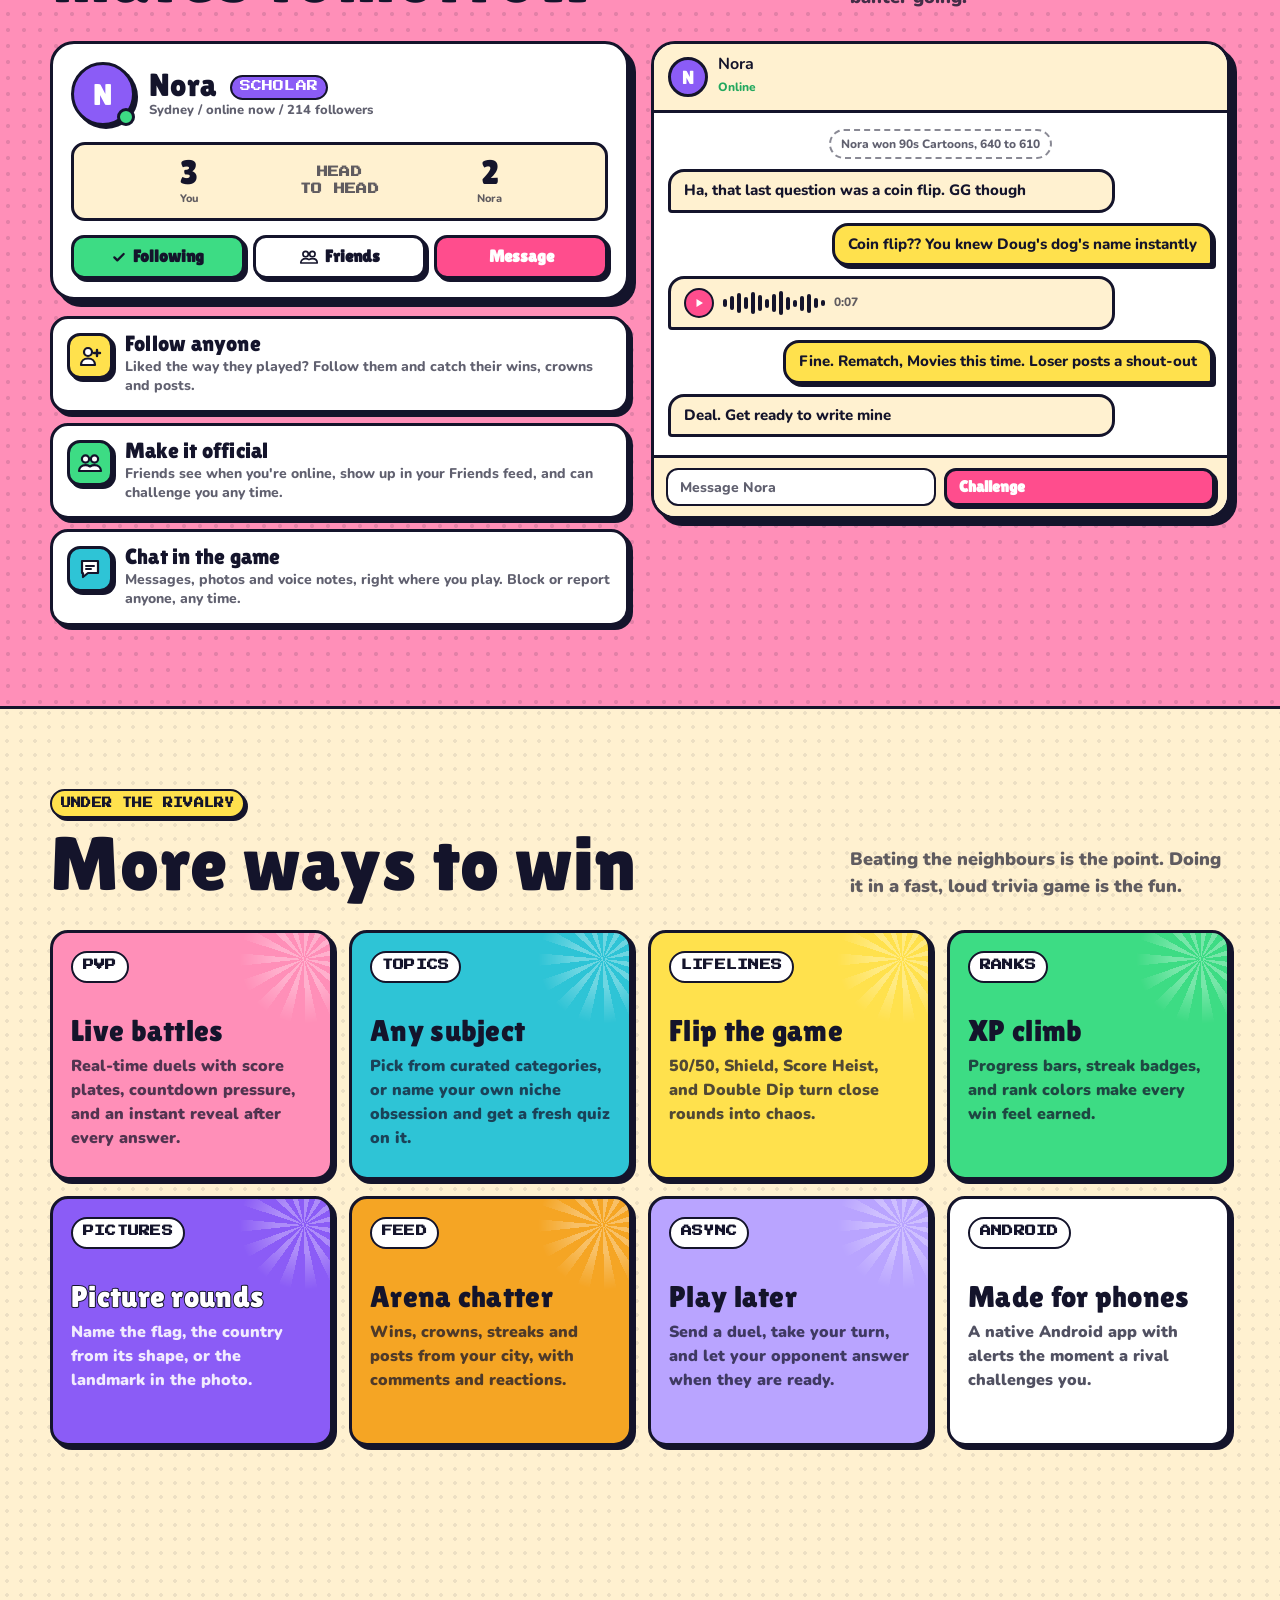
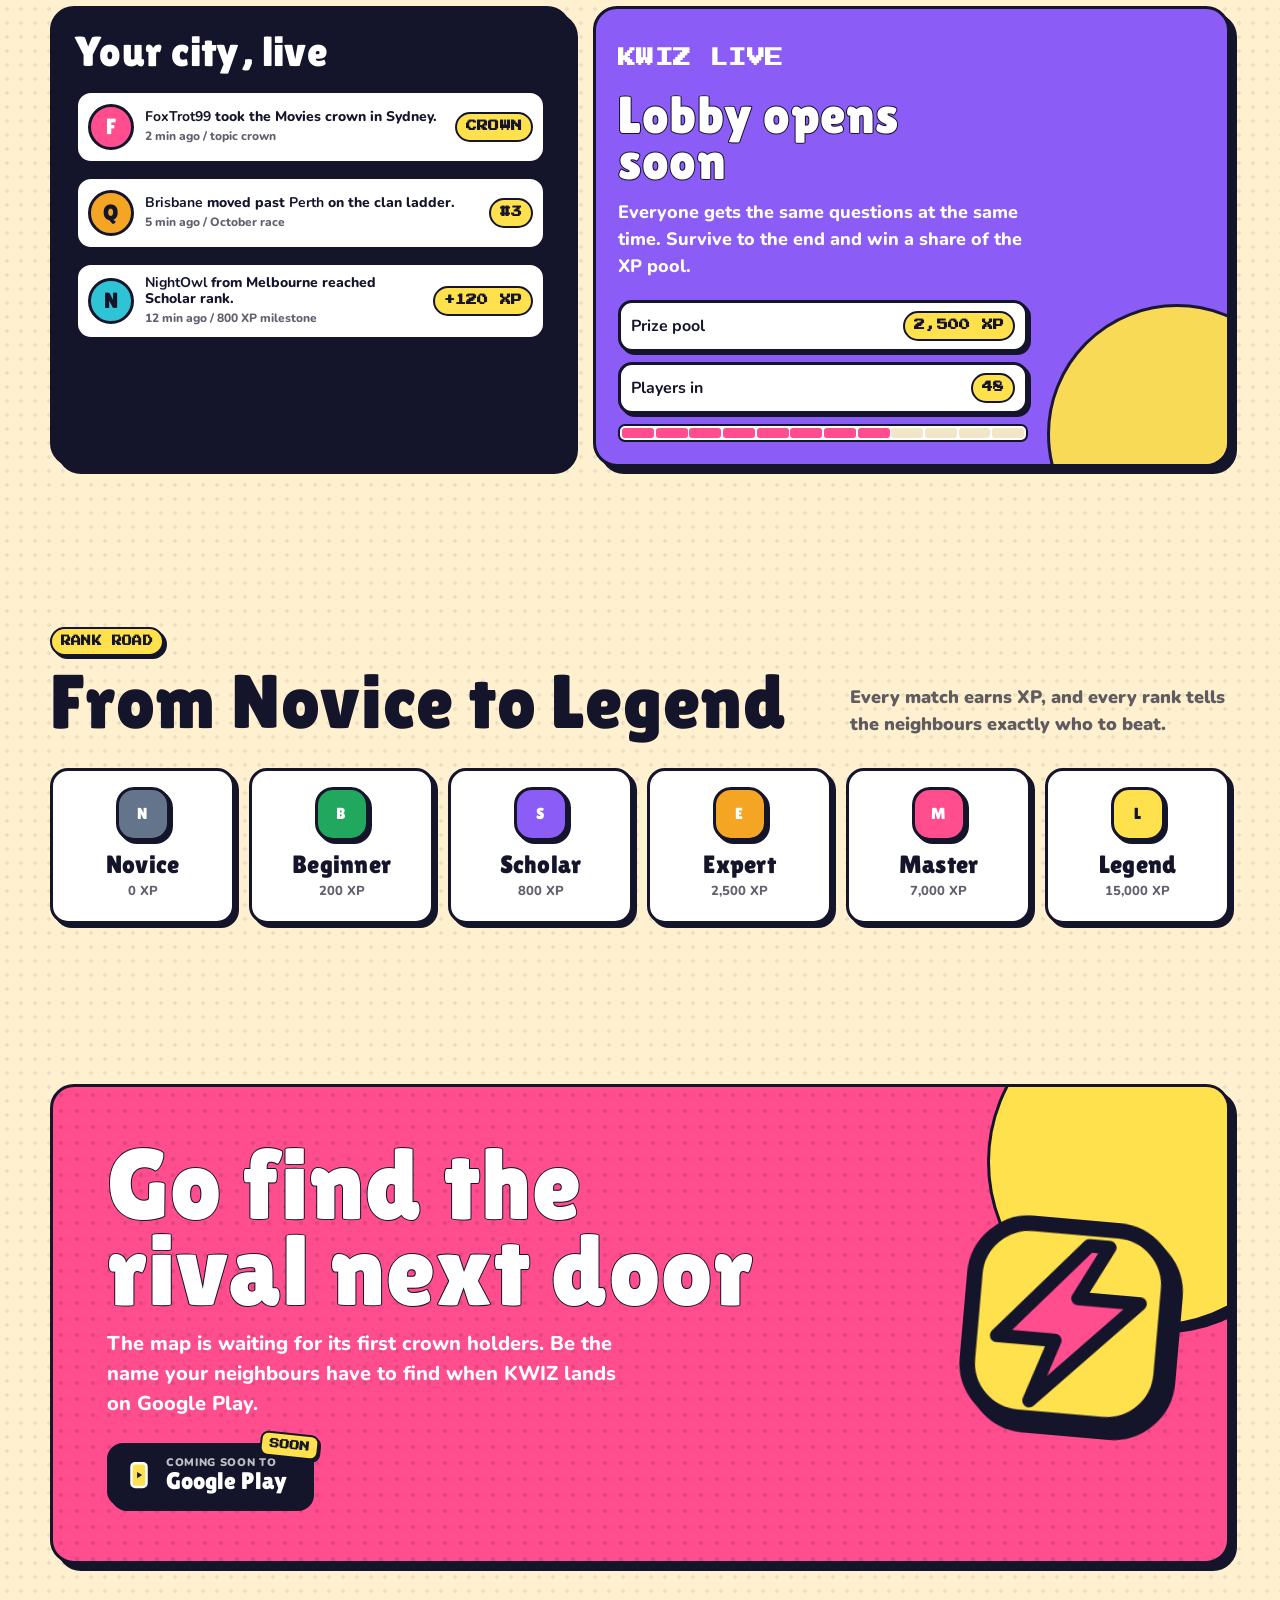
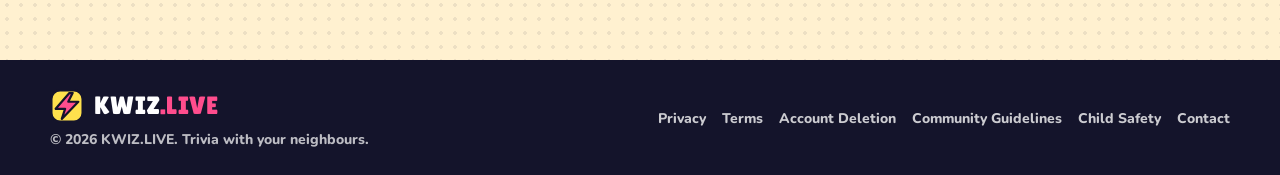
==== commit f3bced72: "Friends section: rivals become mates, with follows, friends and chat "Rivals today, mates tomorrow" " ====
--- a/index.html
+++ b/index.html
@@ -656,6 +656,183 @@
       box-shadow: var(--shadow-sm);
     }
 
+    /* ---------- Friends: rivals become mates ---------- */
+    .friends {
+      border-block: 3px solid var(--ink);
+      background-color: var(--pink-soft);
+      background-image: radial-gradient(rgba(20, 20, 43, 0.12) 2px, transparent 2.2px);
+      background-size: 16px 16px;
+    }
+    .friends .section-copy { color: rgba(20, 20, 43, 0.8); }
+    .friends-grid {
+      display: grid;
+      grid-template-columns: minmax(0, 1fr) minmax(0, 1fr);
+      gap: 22px;
+      align-items: start;
+    }
+    .friend-col { display: grid; gap: 16px; }
+    .profile-card { padding: 18px; transform: rotate(-1deg); }
+    .profile-top { display: flex; align-items: center; gap: 14px; }
+    .profile-top .avatar { width: 64px; height: 64px; font-size: 30px; box-shadow: var(--shadow-sm); position: relative; }
+    .profile-top .avatar::after {
+      content: "";
+      position: absolute;
+      right: -3px;
+      bottom: -3px;
+      width: 18px;
+      height: 18px;
+      border: 3px solid var(--ink);
+      border-radius: 999px;
+      background: var(--green);
+    }
+    .profile-top h3 { font-size: 32px; line-height: 1; }
+    .profile-top p { color: var(--muted); font-size: 13px; }
+    .rank-chip {
+      display: inline-block;
+      margin-left: 6px;
+      padding: 2px 8px;
+      border: 2px solid var(--ink);
+      border-radius: 999px;
+      background: var(--purple);
+      color: #fff;
+      font-size: 11px;
+      vertical-align: middle;
+    }
+    .h2h {
+      margin: 16px 0 14px;
+      display: grid;
+      grid-template-columns: 1fr auto 1fr;
+      align-items: center;
+      gap: 10px;
+      padding: 10px 14px;
+      border: 3px solid var(--ink);
+      border-radius: 14px;
+      background: var(--cream);
+      text-align: center;
+    }
+    .h2h strong { font-family: "Lilita One", "Nunito", sans-serif; font-weight: 400; font-size: 34px; line-height: 1; }
+    .h2h small { display: block; color: var(--muted); font-size: 11px; }
+    .h2h .mid { font-size: 11px; color: var(--muted); }
+    .profile-actions { display: grid; grid-template-columns: 1fr 1fr 1fr; gap: 8px; }
+    .pa {
+      height: 44px;
+      border: 3px solid var(--ink);
+      border-radius: 13px;
+      box-shadow: var(--shadow-sm);
+      background: #fff;
+      display: flex;
+      align-items: center;
+      justify-content: center;
+      gap: 6px;
+      font-family: "Lilita One", "Nunito", sans-serif;
+      font-size: 17px;
+    }
+    .pa.on { background: var(--green); }
+    .pa.hot { background: var(--pink); color: #fff; }
+    .friend-points { display: grid; gap: 10px; }
+    .fp {
+      display: grid;
+      grid-template-columns: 46px 1fr;
+      gap: 12px;
+      align-items: start;
+      padding: 14px;
+    }
+    .fp .ico {
+      width: 46px;
+      height: 46px;
+      border: 3px solid var(--ink);
+      border-radius: 13px;
+      box-shadow: var(--shadow-sm);
+      background: var(--tile);
+      display: grid;
+      place-items: center;
+    }
+    .fp h3 { font-size: 22px; line-height: 1; margin-bottom: 3px; }
+    .fp p { color: var(--muted); font-size: 14px; line-height: 1.35; }
+
+    .chat {
+      padding: 0;
+      overflow: hidden;
+      transform: rotate(1.2deg);
+    }
+    .chat-top {
+      display: flex;
+      align-items: center;
+      gap: 10px;
+      padding: 12px 14px;
+      border-bottom: 3px solid var(--ink);
+      background: var(--cream);
+    }
+    .chat-top .avatar { width: 40px; height: 40px; font-size: 19px; }
+    .chat-top b { display: block; font-size: 16px; line-height: 1.1; }
+    .chat-top small { color: var(--green-dark); font-size: 12px; }
+    .chat-body { display: grid; gap: 10px; padding: 16px 14px 18px; background: #fff; }
+    .msg {
+      max-width: 82%;
+      padding: 9px 13px;
+      border: 3px solid var(--ink);
+      border-radius: 16px;
+      font-size: 15px;
+      line-height: 1.3;
+    }
+    .msg.them { background: var(--cream); border-bottom-left-radius: 4px; }
+    .msg.me { justify-self: end; background: var(--yellow); border-bottom-right-radius: 4px; box-shadow: var(--shadow-sm); }
+    .msg-system {
+      justify-self: center;
+      padding: 4px 10px;
+      border: 2px dashed rgba(20, 20, 43, 0.5);
+      border-radius: 999px;
+      color: var(--muted);
+      font-size: 12px;
+    }
+    .voice { display: flex; align-items: center; gap: 9px; }
+    .voice .play {
+      width: 30px;
+      height: 30px;
+      border: 2px solid var(--ink);
+      border-radius: 999px;
+      background: var(--pink);
+      display: grid;
+      place-items: center;
+      flex: 0 0 auto;
+    }
+    .wave { display: flex; align-items: center; gap: 3px; height: 24px; }
+    .wave i { display: block; width: 4px; border-radius: 2px; background: var(--ink); }
+    .voice small { font-size: 12px; color: var(--muted); }
+    .chat-input {
+      display: flex;
+      align-items: center;
+      gap: 8px;
+      padding: 10px 12px;
+      border-top: 3px solid var(--ink);
+      background: var(--cream);
+    }
+    .chat-input span {
+      flex: 1;
+      height: 38px;
+      padding: 0 12px;
+      border: 2px solid var(--ink);
+      border-radius: 12px;
+      background: #fff;
+      color: var(--muted);
+      display: flex;
+      align-items: center;
+      font-size: 14px;
+    }
+    .chat-input .rematch {
+      height: 38px;
+      padding: 0 12px;
+      border: 3px solid var(--ink);
+      border-radius: 12px;
+      box-shadow: var(--shadow-sm);
+      background: var(--pink);
+      color: #fff;
+      display: flex;
+      align-items: center;
+      font-family: "Lilita One", "Nunito", sans-serif;
+      font-size: 16px;
+    }
+
     /* How it plays: three stops climbing a dashed road, street → city → crown */
     .route {
       position: relative;
@@ -1147,6 +1324,7 @@
       .section-head,
       .playground,
       .local-grid,
+      .friends-grid,
       .cta-card {
         grid-template-columns: 1fr;
       }
@@ -1211,8 +1389,8 @@
       <div class="nav-links" aria-label="Page sections">
         <a href="#nearby">Near you</a>
         <a href="#how">How it plays</a>
+        <a href="#friends">Friends</a>
         <a href="#features">Features</a>
-        <a href="#community">Community</a>
         <a href="#ranks">Ranks</a>
       </div>
       <a class="btn press" href="#get"><span>Get <span class="wide">the </span>app</span></a>
@@ -1235,7 +1413,7 @@
             <span class="stat-pill">City clans</span>
             <span class="stat-pill">Live map</span>
             <span class="stat-pill">Any topic</span>
-            <span class="stat-pill">Real-time PvP</span>
+            <span class="stat-pill">Friends &amp; chat</span>
           </div>
         </div>
 
@@ -1373,6 +1551,78 @@
             </div>
             <h3 class="display">Settle it</h3>
             <p>Win and your city knows. Every point lifts your clan, and the best player in a topic wears its crown.</p>
+          </article>
+        </div>
+      </div>
+    </section>
+
+    <section id="friends" class="friends" aria-labelledby="friends-title">
+      <div class="section-inner">
+        <div class="section-head">
+          <div>
+            <p class="section-kicker pixel reveal">Friends</p>
+            <h2 class="section-title display reveal" id="friends-title">Rivals today,<br> mates tomorrow</h2>
+          </div>
+          <p class="section-copy reveal">The player who beat you on Tuesday could be the one you're chatting with by Friday. Follow them, add them, and keep the banter going.</p>
+        </div>
+
+        <div class="friends-grid">
+          <div class="friend-col">
+            <article class="profile-card sticker-lg reveal" aria-label="Example player profile">
+              <div class="profile-top">
+                <div class="avatar display" style="background:var(--purple)">N</div>
+                <div>
+                  <h3 class="display">Nora <span class="rank-chip pixel">Scholar</span></h3>
+                  <p>Sydney / online now / 214 followers</p>
+                </div>
+              </div>
+              <div class="h2h" aria-label="Head to head: you 3, Nora 2">
+                <div><strong>3</strong><small>You</small></div>
+                <div class="mid pixel">Head<br>to head</div>
+                <div><strong>2</strong><small>Nora</small></div>
+              </div>
+              <div class="profile-actions" aria-hidden="true">
+                <span class="pa on"><svg width="16" height="16" viewBox="0 0 24 24" aria-hidden="true"><path d="m5 12.5 4.5 4.5L19 7.5" fill="none" stroke="#14142B" stroke-width="3.4" stroke-linecap="round" stroke-linejoin="round"/></svg> Following</span>
+                <span class="pa"><svg width="20" height="18" viewBox="0 0 26 24" aria-hidden="true"><circle cx="8.5" cy="8" r="3.6" fill="#fff" stroke="#14142B" stroke-width="2.2"/><circle cx="17.5" cy="8" r="3.6" fill="#fff" stroke="#14142B" stroke-width="2.2"/><path d="M2 20c0-3.6 2.8-5.8 6.5-5.8 1.7 0 3.2.5 4.5 1.3 1.3-.8 2.8-1.3 4.5-1.3 3.7 0 6.5 2.2 6.5 5.8z" fill="#fff" stroke="#14142B" stroke-width="2.2" stroke-linejoin="round"/></svg> Friends</span>
+                <span class="pa hot">Message</span>
+              </div>
+            </article>
+
+            <div class="friend-points">
+              <article class="fp sticker reveal" style="--tile:var(--yellow)">
+                <span class="ico"><svg width="24" height="24" viewBox="0 0 24 24" aria-hidden="true"><circle cx="10" cy="8" r="4" fill="#fff" stroke="#14142B" stroke-width="2.2"/><path d="M3 21c0-4 3-6.5 7-6.5s7 2.5 7 6.5z" fill="#fff" stroke="#14142B" stroke-width="2.2" stroke-linejoin="round"/><path d="M19 6v6M16 9h6" stroke="#14142B" stroke-width="2.4" stroke-linecap="round"/></svg></span>
+                <div><h3 class="display">Follow anyone</h3><p>Liked the way they played? Follow them and catch their wins, crowns and posts.</p></div>
+              </article>
+              <article class="fp sticker reveal" style="--tile:var(--green)">
+                <span class="ico"><svg width="26" height="24" viewBox="0 0 26 24" aria-hidden="true"><circle cx="8.5" cy="8" r="3.6" fill="#fff" stroke="#14142B" stroke-width="2.2"/><circle cx="17.5" cy="8" r="3.6" fill="#fff" stroke="#14142B" stroke-width="2.2"/><path d="M2 20c0-3.6 2.8-5.8 6.5-5.8 1.7 0 3.2.5 4.5 1.3 1.3-.8 2.8-1.3 4.5-1.3 3.7 0 6.5 2.2 6.5 5.8z" fill="#fff" stroke="#14142B" stroke-width="2.2" stroke-linejoin="round"/></svg></span>
+                <div><h3 class="display">Make it official</h3><p>Friends see when you're online, show up in your Friends feed, and can challenge you any time.</p></div>
+              </article>
+              <article class="fp sticker reveal" style="--tile:var(--teal)">
+                <span class="ico"><svg width="24" height="24" viewBox="0 0 24 24" aria-hidden="true"><path d="M4 4h16v12H10l-5 4v-4H4z" fill="#fff" stroke="#14142B" stroke-width="2.2" stroke-linejoin="round"/><path d="M8 9h8M8 12h5" stroke="#14142B" stroke-width="2" stroke-linecap="round"/></svg></span>
+                <div><h3 class="display">Chat in the game</h3><p>Messages, photos and voice notes, right where you play. Block or report anyone, any time.</p></div>
+              </article>
+            </div>
+          </div>
+
+          <article class="chat sticker-lg reveal" aria-label="Example chat between you and Nora">
+            <div class="chat-top">
+              <div class="avatar display" style="background:var(--purple)">N</div>
+              <div><b>Nora</b><small>Online</small></div>
+            </div>
+            <div class="chat-body">
+              <span class="msg-system">Nora won 90s Cartoons, 640 to 610</span>
+              <p class="msg them">Ha, that last question was a coin flip. GG though</p>
+              <p class="msg me">Coin flip?? You knew Doug's dog's name instantly</p>
+              <div class="msg them voice">
+                <span class="play"><svg width="12" height="12" viewBox="0 0 24 24" aria-hidden="true"><path d="M7 4v16l13-8z" fill="#fff"/></svg></span><span class="wave" aria-hidden="true"><i style="height:8px"></i><i style="height:14px"></i><i style="height:20px"></i><i style="height:12px"></i><i style="height:22px"></i><i style="height:16px"></i><i style="height:9px"></i><i style="height:18px"></i><i style="height:24px"></i><i style="height:13px"></i><i style="height:7px"></i><i style="height:15px"></i><i style="height:19px"></i><i style="height:10px"></i><i style="height:6px"></i></span><small>0:07</small>
+              </div>
+              <p class="msg me">Fine. Rematch, Movies this time. Loser posts a shout-out</p>
+              <p class="msg them">Deal. Get ready to write mine</p>
+            </div>
+            <div class="chat-input" aria-hidden="true">
+              <span>Message Nora</span>
+              <span class="rematch">Challenge</span>
+            </div>
           </article>
         </div>
       </div>
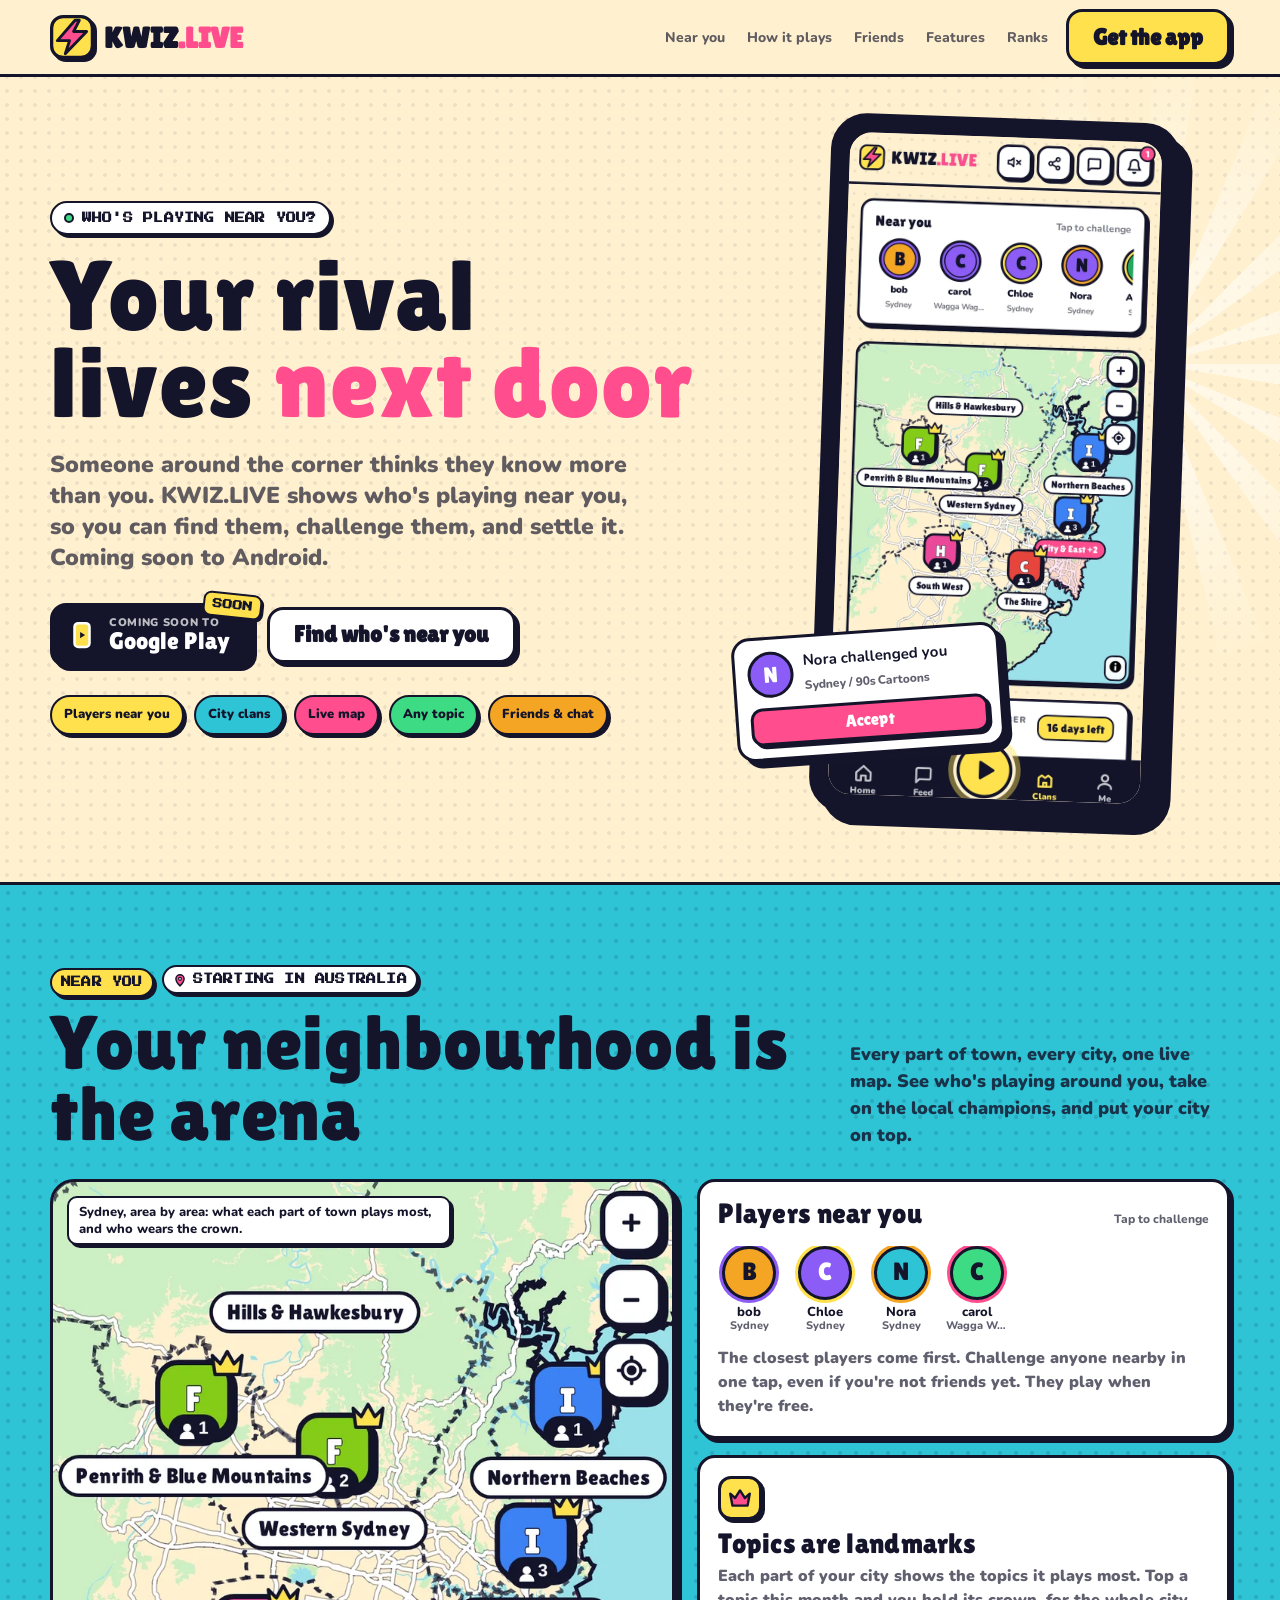
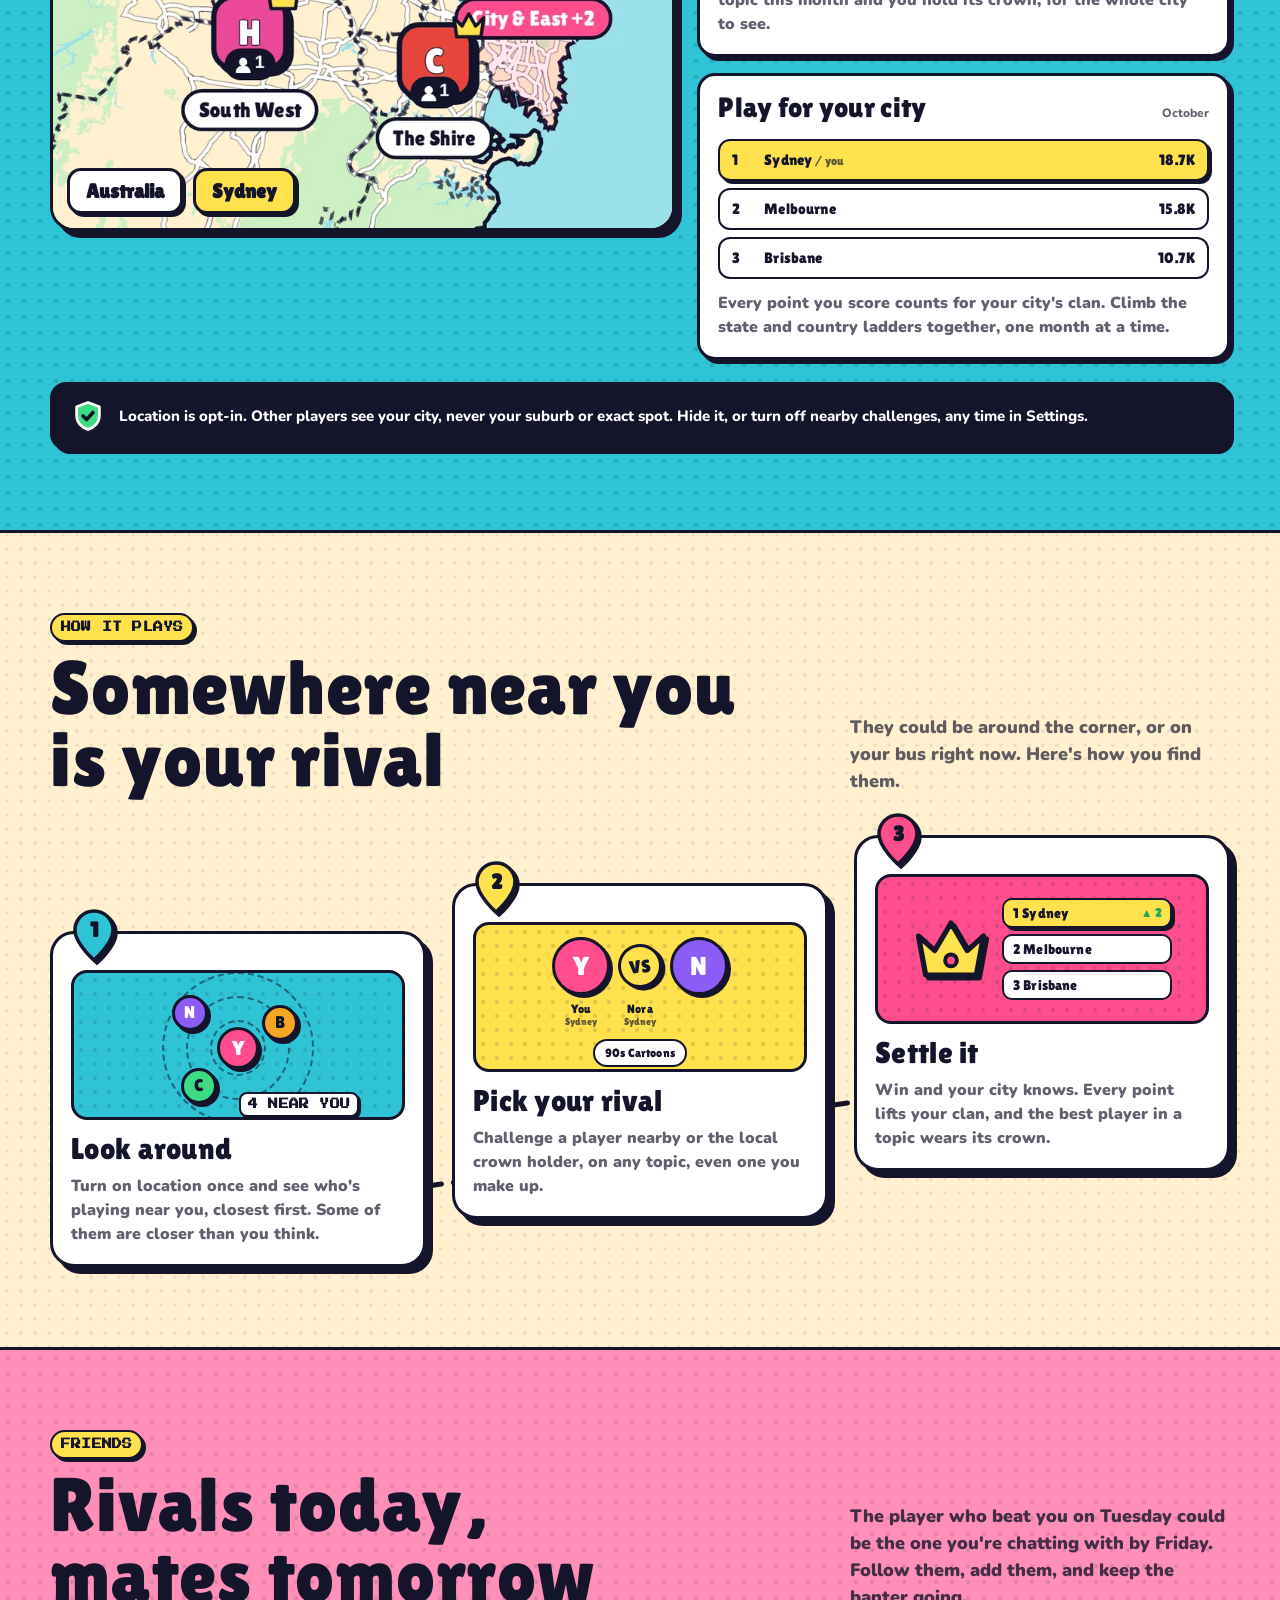
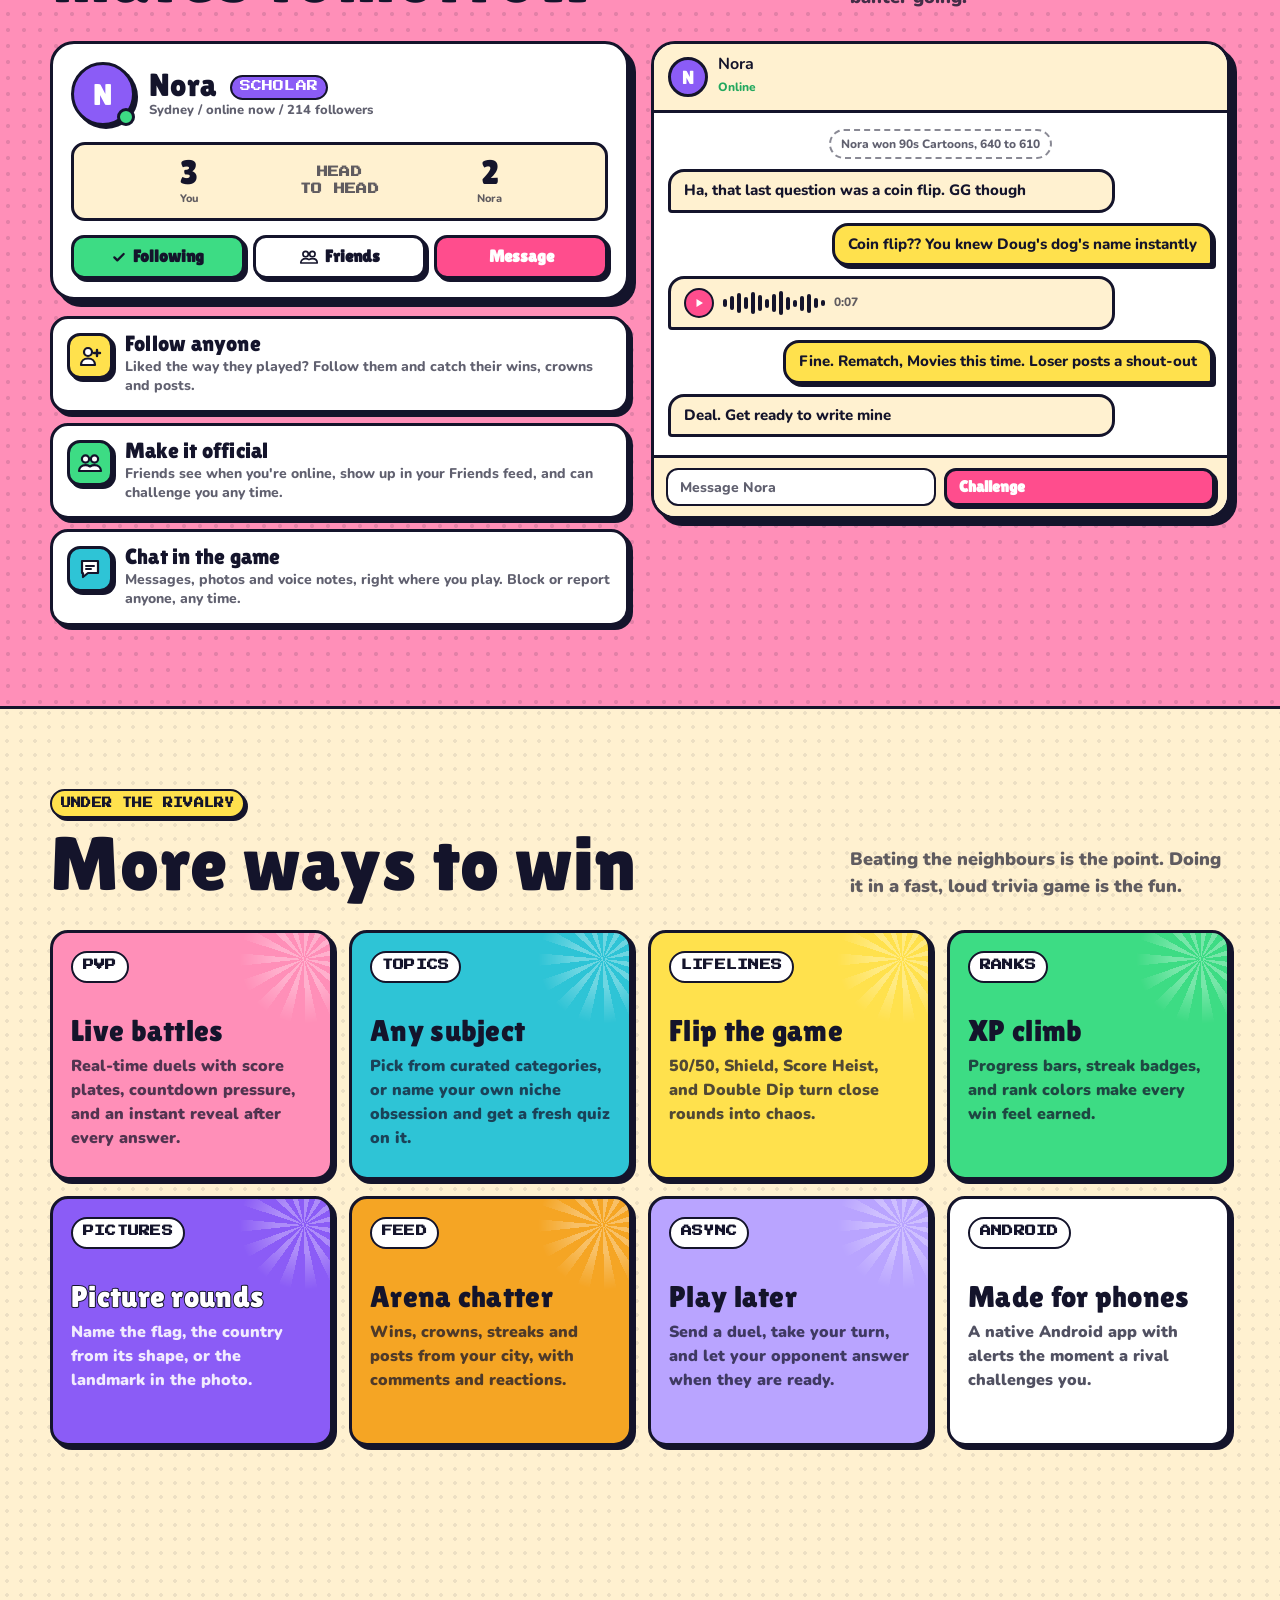
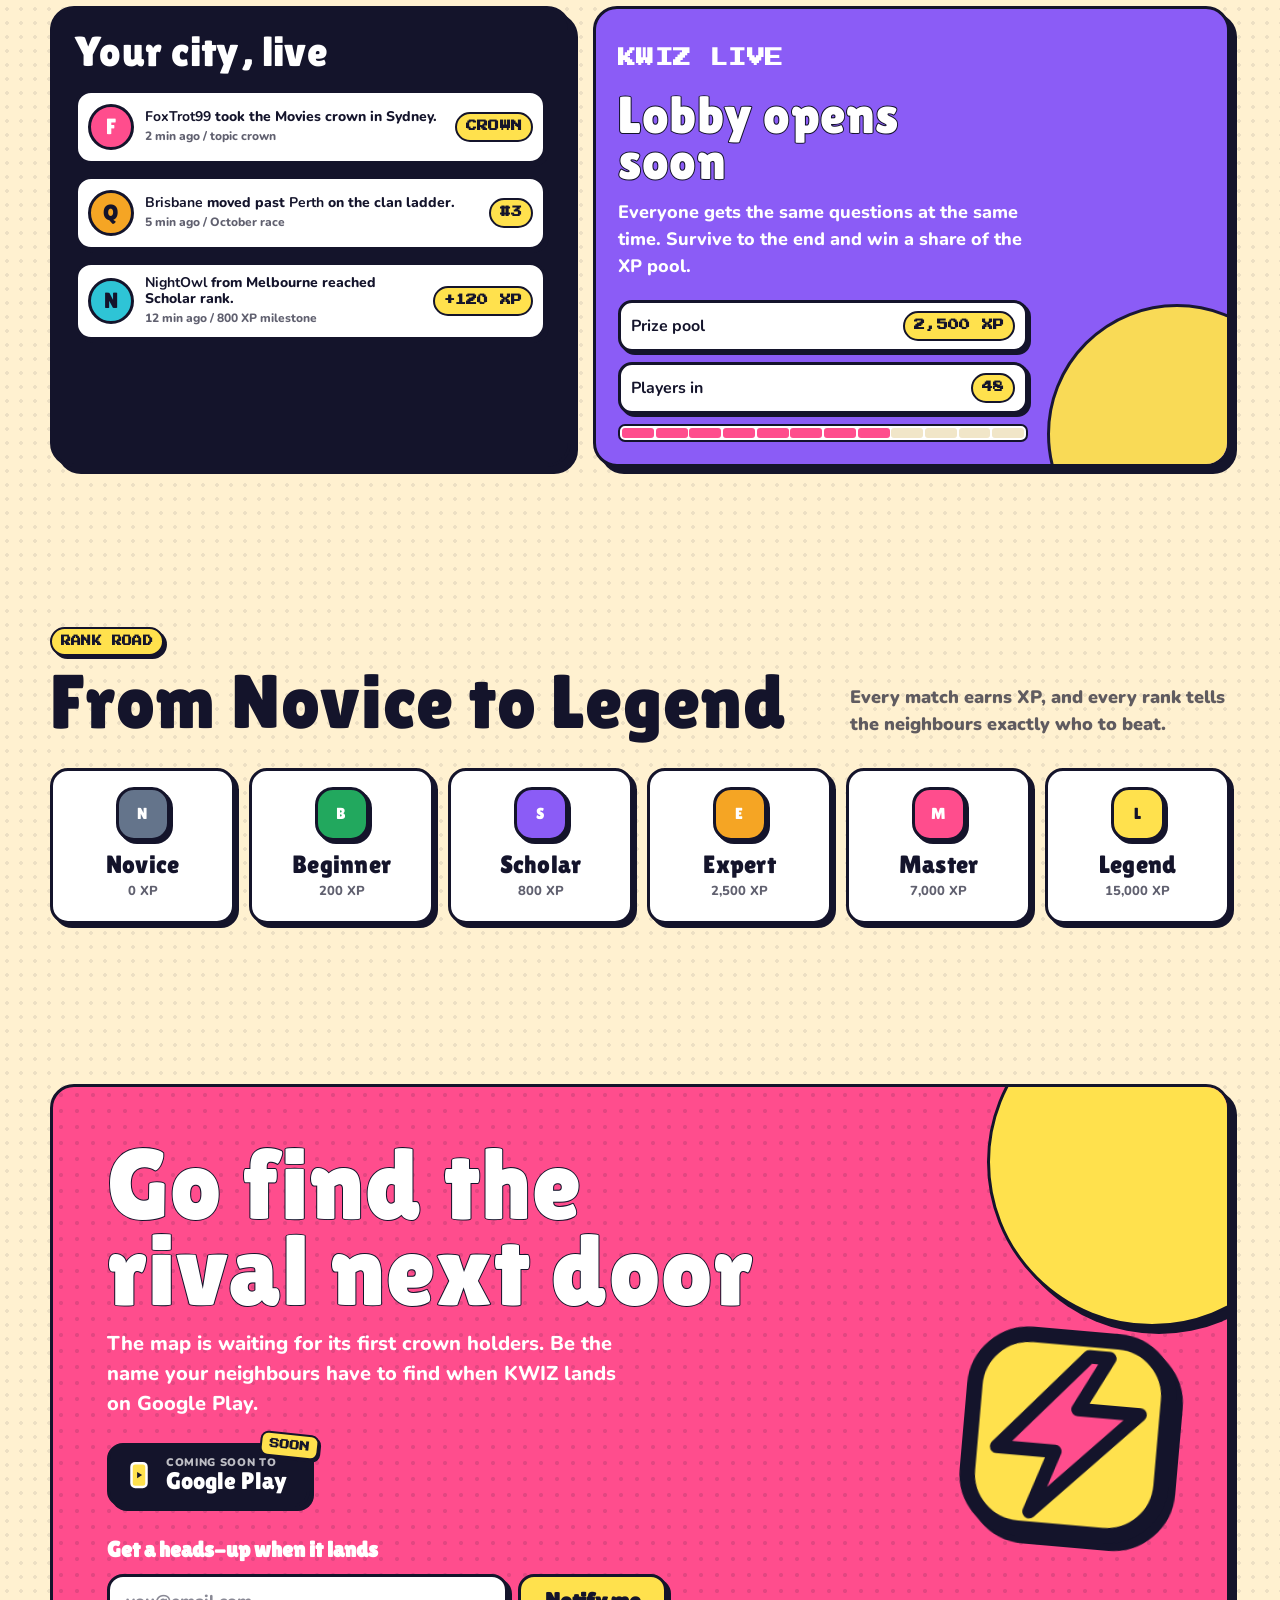
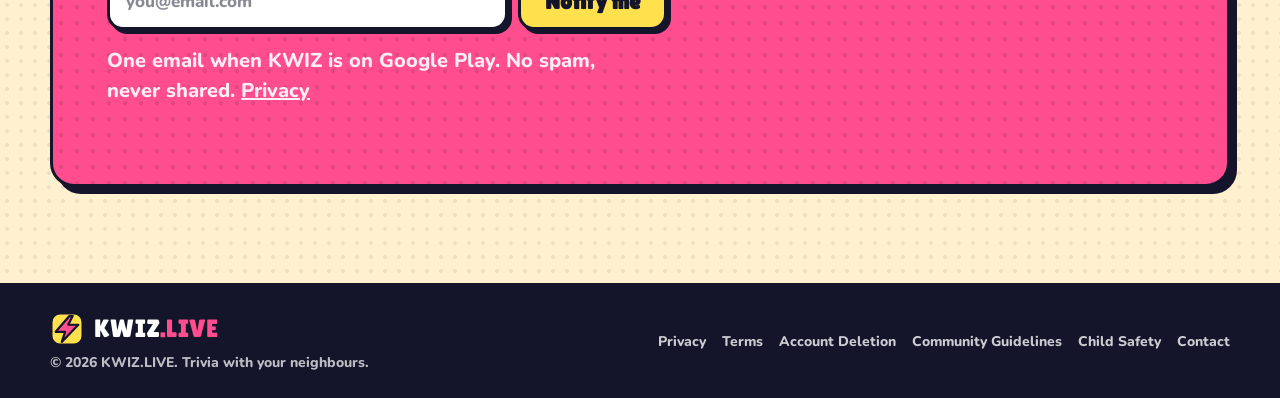
==== commit 0f569d61: "Launch waitlist form in the CTA; fonts self-hosted - "Get a heads-up when it lands": an email form u" ====
--- a/index.html
+++ b/index.html
@@ -23,9 +23,9 @@
   <link rel="icon" href="/kwiz-logo.svg" type="image/svg+xml">
   <link rel="icon" href="/favicon.png" type="image/png" sizes="192x192">
   <link rel="apple-touch-icon" href="/apple-touch-icon.png">
-  <link rel="preconnect" href="https://fonts.googleapis.com">
-  <link rel="preconnect" href="https://fonts.gstatic.com" crossorigin>
-  <link href="https://fonts.googleapis.com/css2?family=Lilita+One&family=Nunito:wght@400;700;800;900&family=Press+Start+2P&display=swap" rel="stylesheet">
+  <link rel="preload" href="/fonts/lilita-one-latin.woff2" as="font" type="font/woff2" crossorigin>
+  <link rel="preload" href="/fonts/nunito-var-latin.woff2" as="font" type="font/woff2" crossorigin>
+  <link rel="stylesheet" href="/fonts.css">
   <script>document.documentElement.classList.add('js');</script>
   <script type="application/ld+json">
   {
@@ -1244,6 +1244,45 @@
     }
 
     .cta-card .btn { position: relative; z-index: 1; }
+
+    /* Launch waitlist: one email when KWIZ is on Google Play (API: POST /api/waitlist) */
+    .notify { position: relative; z-index: 1; max-width: 560px; margin-top: 26px; }
+    .notify label { display: block; margin-bottom: 8px; font-family: "Lilita One", "Nunito", sans-serif; font-size: 22px; }
+    .notify-row { display: flex; gap: 10px; }
+    .notify input[type="email"] {
+      flex: 1;
+      min-width: 0;
+      height: 56px;
+      padding: 0 16px;
+      border: 3px solid var(--ink);
+      border-radius: 16px;
+      box-shadow: var(--shadow);
+      background: #fff;
+      color: var(--ink);
+      font-size: 17px;
+      font-weight: 800;
+    }
+    .notify input[type="email"]::placeholder { color: rgba(20, 20, 43, 0.5); }
+    .notify input[type="email"]:focus { outline: 3px solid var(--yellow); outline-offset: 2px; }
+    .notify .btn { cursor: pointer; }
+    .notify .btn[disabled] { opacity: 0.7; cursor: progress; }
+    .notify .hp { position: absolute; left: -9999px; width: 1px; height: 1px; overflow: hidden; }
+    .notify-fine { margin-top: 10px; font-size: 13px; color: rgba(255, 255, 255, 0.9); }
+    .notify-fine a { text-decoration: underline; }
+    .notify-status {
+      display: none;
+      margin-top: 12px;
+      padding: 10px 14px;
+      border: 3px solid var(--ink);
+      border-radius: 14px;
+      box-shadow: var(--shadow-sm);
+      background: #fff;
+      color: var(--ink);
+      font-size: 15px;
+    }
+    .notify-status.show { display: block; }
+    .notify-status.error { background: var(--yellow); }
+    .notify.done .notify-row, .notify.done label { display: none; }
 
     .mascot {
       width: 210px;
@@ -1360,6 +1399,9 @@
       .map-caption { display: none; }
       .privacy-strip { align-items: flex-start; font-size: 14px; }
       .cta-card::after { width: 150px; height: 150px; right: -60px; top: -60px; }
+      .notify-row { flex-direction: column; }
+      .notify input[type="email"] { flex: none; width: 100%; }
+      .notify .btn { width: 100%; }
       .section-inner { width: min(100% - 22px, var(--max)); }
       section { padding: 56px 0; }
       .features { grid-template-columns: 1fr; }
@@ -1788,6 +1830,16 @@
             <h2 class="display stroke" id="cta-title">Go find the rival next door</h2>
             <p>The map is waiting for its first crown holders. Be the name your neighbours have to find when KWIZ lands on Google Play.</p>
             <div class="store-cta breathe" role="img" aria-label="Coming soon to Google Play"><svg width="30" height="30" viewBox="0 0 24 24" aria-hidden="true"><rect x="6" y="2.5" width="12" height="19" rx="3" fill="#FFE14D" stroke="#fff" stroke-width="2"/><path d="M10.5 9.5v5l4-2.5z" fill="#14142B"/></svg><span><small>Coming soon to</small><strong>Google Play</strong></span><span class="soon pixel" aria-hidden="true">Soon</span></div>
+            <form class="notify" id="notify" novalidate>
+              <label for="notify-email">Get a heads-up when it lands</label>
+              <div class="notify-row">
+                <input id="notify-email" name="email" type="email" inputmode="email" autocomplete="email" placeholder="you@email.com" required maxlength="254">
+                <button class="btn press" type="submit">Notify me</button>
+              </div>
+              <div class="hp" aria-hidden="true"><label for="notify-website">Leave this empty</label><input id="notify-website" name="website" type="text" tabindex="-1" autocomplete="off"></div>
+              <p class="notify-status" id="notify-status" role="status" aria-live="polite"></p>
+              <p class="notify-fine">One email when KWIZ is on Google Play. No spam, never shared. <a href="/privacy/#waitlist">Privacy</a></p>
+            </form>
           </div>
           <svg class="mascot wiggle" viewBox="40 40 432 432" aria-hidden="true"><rect x="56" y="56" width="400" height="400" rx="112" fill="#FFE14D" stroke="#14142B" stroke-width="32"/><path d="M286 92 L112 292 H232 L190 420 L400 202 H272 L328 92 Z" fill="#FF4D8D" stroke="#14142B" stroke-width="28" stroke-linejoin="round"/></svg>
         </div>
@@ -1837,6 +1889,36 @@
       });
     });
 
+    // Launch waitlist. The API lives on api.kwiz.live; locally, the game backend on :3001.
+    var notifyForm = document.getElementById('notify');
+    var WAITLIST_URL = location.hostname === 'kwiz.live'
+      ? 'https://api.kwiz.live/api/waitlist' : 'http://localhost:3001/api/waitlist';
+    notifyForm.addEventListener('submit', function(e) {
+      e.preventDefault();
+      var email = notifyForm.email.value.trim();
+      var status = document.getElementById('notify-status');
+      var btn = notifyForm.querySelector('button');
+      function say(text, isError) {
+        status.textContent = text;
+        status.className = 'notify-status show' + (isError ? ' error' : '');
+      }
+      if (!notifyForm.email.checkValidity() || !email) { say('That email doesn\'t look right. Try again?', true); notifyForm.email.focus(); return; }
+      btn.disabled = true;
+      fetch(WAITLIST_URL, {
+        method: 'POST',
+        headers: { 'Content-Type': 'application/json' },
+        body: JSON.stringify({ email: email, website: notifyForm.website.value })
+      }).then(function(r) {
+        return r.json().catch(function() { return {}; }).then(function(d) {
+          if (!r.ok) throw new Error(d.error || 'Something went wrong, please try again');
+          notifyForm.classList.add('done');
+          say('You\'re on the list. We\'ll email ' + email + ' the day KWIZ lands on Google Play.');
+        });
+      }).catch(function(err) {
+        say(err.message && err.message !== 'Failed to fetch' ? err.message : 'Couldn\'t reach the server. Please try again in a moment.', true);
+      }).then(function() { btn.disabled = false; });
+    });
+
     var reveals = Array.prototype.slice.call(document.querySelectorAll('.reveal'));
     if ('IntersectionObserver' in window) {
       var observer = new IntersectionObserver(function(entries) {
--- a/fonts.css
+++ b/fonts.css
@@ -0,0 +1,45 @@
+/* Self-hosted Google Fonts (latin + latin-ext), the same files the game bundles
+   (Quizup/frontend/src/assets/fonts), so the site makes no third-party request.
+   Licensed under the SIL Open Font License. */
+
+@font-face {
+  font-family: 'Lilita One';
+  font-style: normal;
+  font-weight: 400;
+  font-display: swap;
+  src: url('/fonts/lilita-one-latin-ext.woff2') format('woff2');
+  unicode-range: U+0100-02BA, U+02BD-02C5, U+02C7-02CC, U+02CE-02D7, U+02DD-02FF, U+0304, U+0308, U+0329, U+1D00-1DBF, U+1E00-1E9F, U+1EF2-1EFF, U+2020, U+20A0-20AB, U+20AD-20C4, U+2113, U+2C60-2C7F, U+A720-A7FF;
+}
+@font-face {
+  font-family: 'Lilita One';
+  font-style: normal;
+  font-weight: 400;
+  font-display: swap;
+  src: url('/fonts/lilita-one-latin.woff2') format('woff2');
+  unicode-range: U+0000-00FF, U+0131, U+0152-0153, U+02BB-02BC, U+02C6, U+02DA, U+02DC, U+0304, U+0308, U+0329, U+2000-206F, U+20AC, U+2122, U+2191, U+2193, U+2212, U+2215, U+FEFF, U+FFFD;
+}
+@font-face {
+  font-family: 'Nunito';
+  font-style: normal;
+  font-weight: 600 900;
+  font-display: swap;
+  src: url('/fonts/nunito-var-latin-ext.woff2') format('woff2');
+  unicode-range: U+0100-02BA, U+02BD-02C5, U+02C7-02CC, U+02CE-02D7, U+02DD-02FF, U+0304, U+0308, U+0329, U+1D00-1DBF, U+1E00-1E9F, U+1EF2-1EFF, U+2020, U+20A0-20AB, U+20AD-20C4, U+2113, U+2C60-2C7F, U+A720-A7FF;
+}
+@font-face {
+  font-family: 'Nunito';
+  font-style: normal;
+  font-weight: 600 900;
+  font-display: swap;
+  src: url('/fonts/nunito-var-latin.woff2') format('woff2');
+  unicode-range: U+0000-00FF, U+0131, U+0152-0153, U+02BB-02BC, U+02C6, U+02DA, U+02DC, U+0304, U+0308, U+0329, U+2000-206F, U+20AC, U+2122, U+2191, U+2193, U+2212, U+2215, U+FEFF, U+FFFD;
+}
+/* Showdown's arcade accent: scores, timers and counters only (latin; digits and caps). */
+@font-face {
+  font-family: 'Press Start 2P';
+  font-style: normal;
+  font-weight: 400;
+  font-display: swap;
+  src: url('/fonts/press-start-2p-latin.woff2') format('woff2');
+  unicode-range: U+0000-00FF, U+0131, U+0152-0153, U+02BB-02BC, U+02C6, U+02DA, U+02DC, U+0304, U+0308, U+0329, U+2000-206F, U+20AC, U+2122, U+2191, U+2193, U+2212, U+2215, U+FEFF, U+FFFD;
+}
